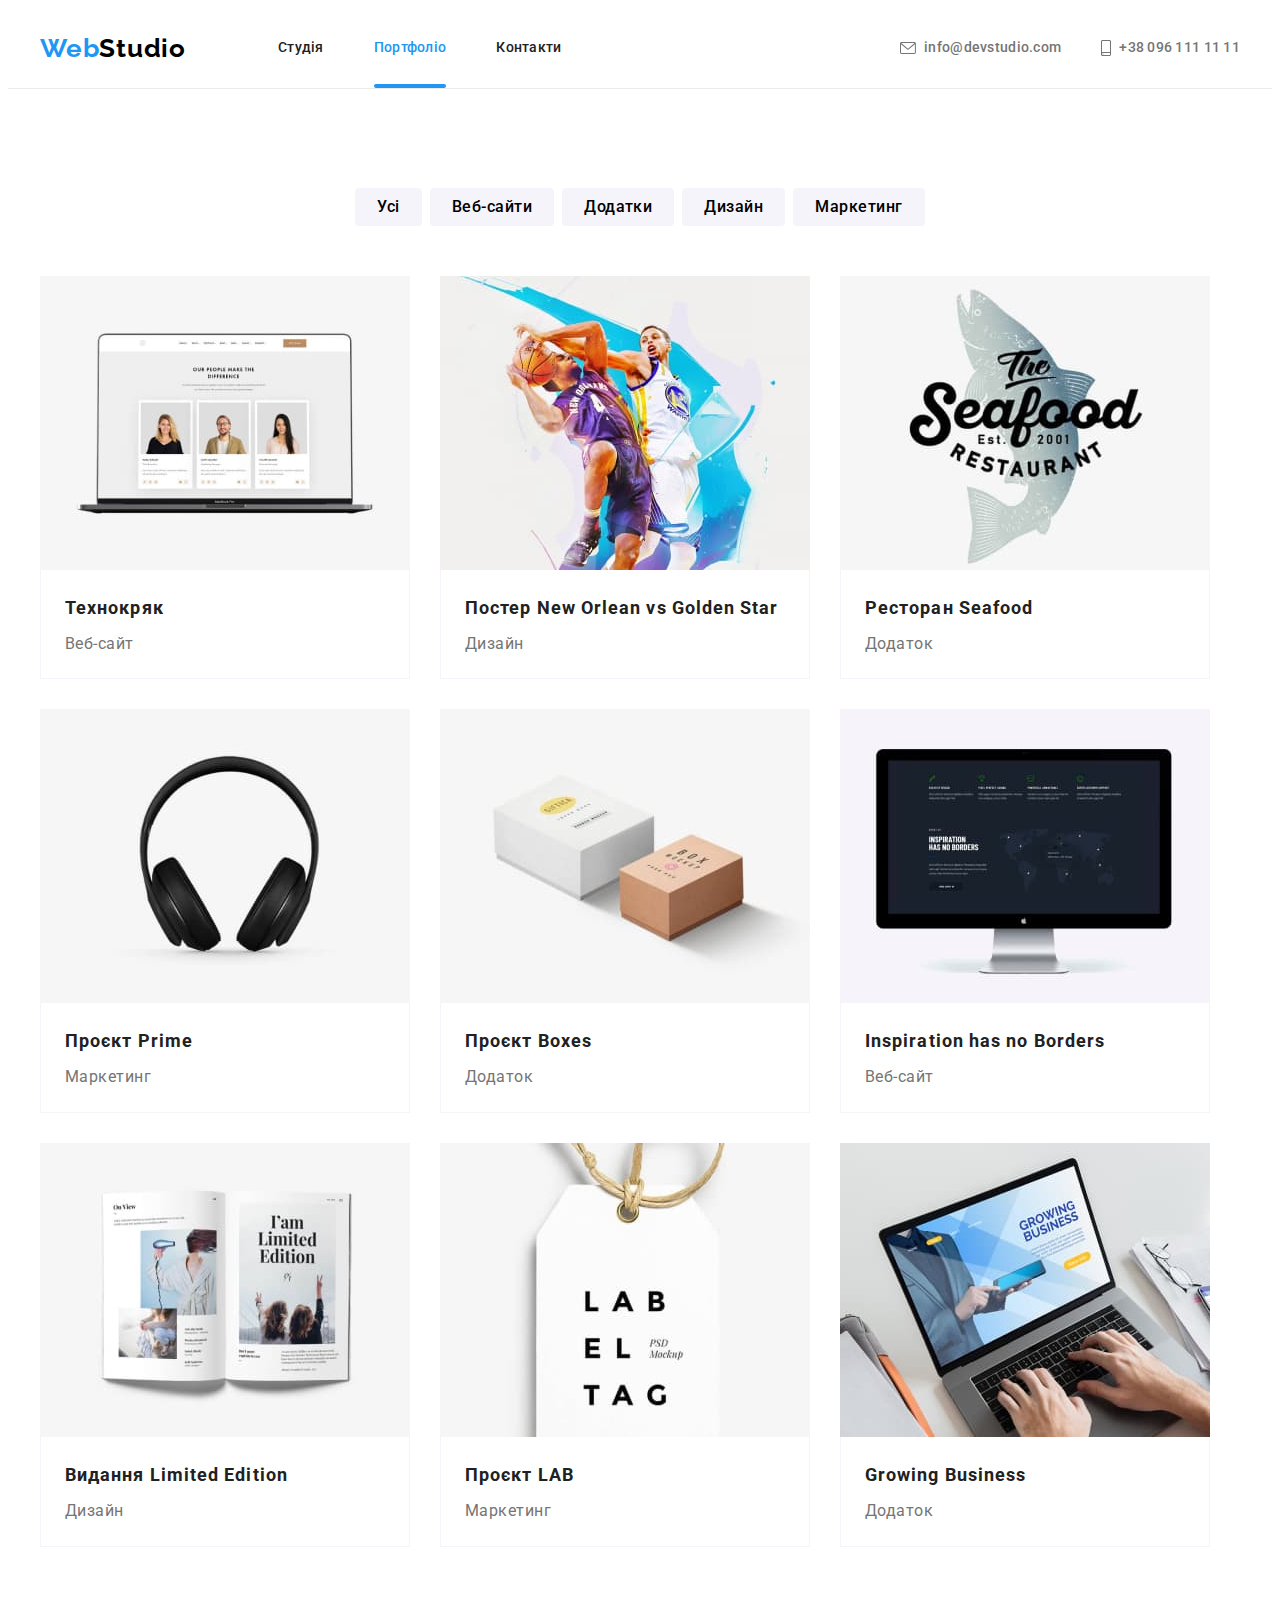
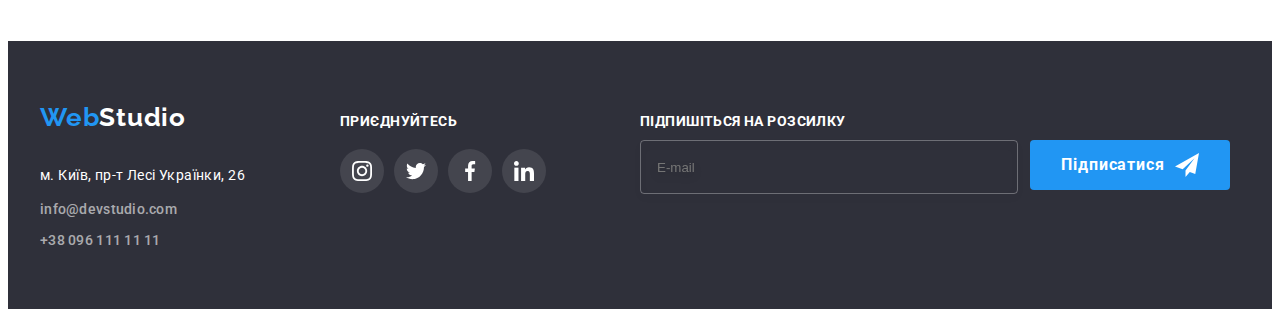
==== portfolio.html @ a625bf7d "Add files via upload" ====
<!DOCTYPE html>

<html lang="uk">
<head>
    <meta charset="UTF-8">
    <meta http-equiv="X-UA-Compatible" content="IE=edge">
    <meta name="viewport" content="width=device-width, initial-scale=1.0">
    <title>WebStudio</title>
    <link rel="stylesheet" href="https://cdnjs.cloudflare.com/ajax/libs/modern-normalize/1.1.0/modern-normalize.min.css" integrity="sha512-wpPYUAdjBVSE4KJnH1VR1HeZfpl1ub8YT/NKx4PuQ5NmX2tKuGu6U/JRp5y+Y8XG2tV+wKQpNHVUX03MfMFn9Q==" crossorigin="anonymous" referrerpolicy="no-referrer">
    <link rel="preconnect" href="https://fonts.googleapis.com">
<link rel="preconnect" href="https://fonts.gstatic.com" crossorigin>
<link href="https://fonts.googleapis.com/css2?family=Raleway:wght@700&family=Roboto:wght@400;500;700;900&display=swap" rel="stylesheet">

    <link rel="stylesheet" href="./css/styles.css">
</head>

<body>
    <header class="main-header">
        <div class="container header-container ">
        <nav class="navigation">
            <a class="logo"  href="./index.html" lang="en">
                <span>Web</span>Studio
            </a>
<ul class="list nav-list">
    <li class="items nav-list-items">
        <a class="menu-link link" href="./index.html">Студія</a>
    </li>
    <li class="items nav-list-items">
        <a class="portfolio link menu-link-header menu-link" href="./portfolio.html">Портфоліо</a>
    </li>
    <li class="items nav-list-items">
        <a class="menu-link link" href="">Контакти</a>
    </li>
</ul>
</nav>
<ul class="list header-feedback">
    <li class="nav-feedback">
 <a class=" link header-mail" href="mailto:info@devstudio.com">
     <svg class="header-images" width="16" height="12">
         <use href="./images/svg/social.svg#icon-envelope">
 
         </use>
     </svg>
     info@devstudio.com
     </a>
 </li>
 
     <li class="nav-feedback">
 <a class="link number" href="tel:+380961111111">
     <svg class="header-images" width="10" height="16">
         <use href="./images/svg/social.svg#icon-smartphone">
 
         </use>
     </svg>
     +38 096 111 11 11
 </a>
 
 </li>
 
 </ul>
     </div>

   </header>
 
   <main>
    <h2 class="invisible">Наші Проєкти</h2>

<section class="portfolio-background">

    <div class="container">
        
        <ul class="list portfolio-indent">
            <li class="buttons-indent">
                <button  class="button" type="button">Усі</button>
            </li>
            <li class="buttons-indent">
                <button class="button" type="button">Веб-сайти</button>
            </li>
            <li class="buttons-indent">
                <button class="button" type="button">Додатки</button>
            </li>
            <li class="buttons-indent">
                <button class="button" type="button">Дизайн</button>
            </li>
            <li class="buttons-indent">
                <button class="button" type="button">Маркетинг</button>
            </li>   
        </ul>
    




    <ul class="list employees">
        <li class="employees-card-portfolio">
            <a href="" class="link-portfolio">
            
            <img src="./images/projects/notebook.jpg" class="pictures potfolio-images" alt="notebook" width="370" height="294">
            <div class="border-color">
                <h2 class="portfolio-headers">Технокряк</h2>
                <p class="headers-veiw">Веб-сайт</p>
                </div>
            <div class="text-portfolio">
                <p class="text-portfolio-theme">Ресурс пропонує комплексні пропозиції з різним рівнем функціоналу та сервісів. Все це дозволить відвідувачу отримати вичерпні відомості про компанію чи приватну особу.</p>
            </div>
            </a>
        </li>
        <li class="employees-card-portfolio">
            <a href="" class="link-portfolio">
            
            <img src="./images/projects/basketball.jpg" class="pictures" alt="basketball" width="370" height="294">
           <div class="border-color">
            <h2 class="portfolio-headers">Постер New Orlean vs Golden Star</h2>
            <p class="headers-veiw">Дизайн</p>
            </div>
            <div class="text-portfolio">
                <p class="text-portfolio-theme">Ресурс пропонує комплексні пропозиції з різним рівнем функціоналу та сервісів. Все це дозволить відвідувачу отримати вичерпні відомості про компанію чи приватну особу.</p>
            </div>
            </a>
        </li>
        <li class="employees-card-portfolio">
            <a href="" class="link-portfolio">
            
            <img src="./images/projects/seafood.jpg" class="pictures" alt="restaurant" width="370" height="294">
            <div class="border-color">
            <h2 class="portfolio-headers">Ресторан Seafood</h2>
            <p class="headers-veiw">Додаток</p>
            </div>
            <div class="text-portfolio">
                <p class="text-portfolio-theme">Ресурс пропонує комплексні пропозиції з різним рівнем функціоналу та сервісів. Все це дозволить відвідувачу отримати вичерпні відомості про компанію чи приватну особу.</p>
            </div>
            </a>
        </li>
        <li class="employees-card-portfolio">
            <a href="" class="link-portfolio">
            
            <img src="./images/projects/headphones.jpg" class="pictures" alt="headphones" width="370" height="294">
            <div class="border-color">
            <h2 class="portfolio-headers">Проєкт Prime</h2>
            <p class="headers-veiw">Маркетинг</p>
            </div>
            <div class="text-portfolio">
                <p class="text-portfolio-theme">Ресурс пропонує комплексні пропозиції з різним рівнем функціоналу та сервісів. Все це дозволить відвідувачу отримати вичерпні відомості про компанію чи приватну особу.</p>
            </div>
            </a>
        </li>
        <li class="employees-card-portfolio">
            <a href="" class="link-portfolio">
            
            <img src="./images/projects/boxes.jpg" class="pictures" alt="boxes" width="370" height="294">
            <div class="border-color">
            <h2 class="portfolio-headers">Проєкт Boxes</h2>
            <p class="headers-veiw">Додаток</p>
            </div>
            <div class="text-portfolio">
                <p class="text-portfolio-theme">Ресурс пропонує комплексні пропозиції з різним рівнем функціоналу та сервісів. Все це дозволить відвідувачу отримати вичерпні відомості про компанію чи приватну особу.</p>
            </div>
            </a>
        </li>
        <li class="employees-card-portfolio">
            <a href="" class="link-portfolio">
            
            <img src="./images/projects/imac.jpg" class="pictures" alt="imac" width="370" height="294">
            <div class="border-color">
            <h2 class="portfolio-headers">Inspiration has no Borders</h2>
            <p class="headers-veiw">Веб-сайт</p>
            </div>
            <div class="text-portfolio">
                <p class="text-portfolio-theme">Ресурс пропонує комплексні пропозиції з різним рівнем функціоналу та сервісів. Все це дозволить відвідувачу отримати вичерпні відомості про компанію чи приватну особу.</p>
            </div>
            </a>
        </li>
        <li class="employees-card-portfolio">
            <a href="" class="link-portfolio">
            
            <img src="./images/projects/newspapper.jpg" class="pictures" alt="newspapper" width="370" height="294">
            <div class="border-color">
            <h2 class="portfolio-headers">Видання Limited Edition</h2>
            <p class="headers-veiw">Дизайн</p>
            </div>
            <div class="text-portfolio">
                <p class="text-portfolio-theme">Ресурс пропонує комплексні пропозиції з різним рівнем функціоналу та сервісів. Все це дозволить відвідувачу отримати вичерпні відомості про компанію чи приватну особу.</p>
            </div>
            </a>
        </li>
        <li class="employees-card-portfolio">
            <a href="" class="link-portfolio">
            
            <img src="./images/projects/labeltag.jpg" class="pictures" alt="labeltag" width="370" height="294">
            <div class="border-color">
            <h2 class="portfolio-headers">Проєкт LAB</h2>
            <p class="headers-veiw">Маркетинг</p>
            </div>
            <div class="text-portfolio">
                <p class="text-portfolio-theme">Ресурс пропонує комплексні пропозиції з різним рівнем функціоналу та сервісів. Все це дозволить відвідувачу отримати вичерпні відомості про компанію чи приватну особу.</p>
            </div>
            </a>
        </li>
        <li class="employees-card-portfolio">
            <a href="" class="link-portfolio">
            <img src="./images/projects/typing.jpg" class="pictures" alt="typing" width="370" height="294">
            <div class="border-color">
            <h2 class="portfolio-headers">Growing Business</h2>
            <p class="headers-veiw">Додаток</p>
            </div>
            <div class="text-portfolio">
                <p class="text-portfolio-theme">Ресурс пропонує комплексні пропозиції з різним рівнем функціоналу та сервісів. Все це дозволить відвідувачу отримати вичерпні відомості про компанію чи приватну особу.</p>
            </div>
            </a>
        </li>
    </ul>
</div>
</section>
</main>





<footer>
    <div class="container footer-position">
        <div class="footer-address-position">
    <a class="footer-logo logo"  href="./index.html" lang="en">
        <span>Web</span>Studio
    </a>
        <address>
        <ul class="list footer-finish">
            <li class="footer-address">
                <a class="link feedback-adress" href="https://goo.gl/maps/wqpZzDvNSCtZP2SS6" 
                target="_blank" 
                rel="noopener noreferrer">м. Київ, пр-т Лесі Українки, 26</a>
            </li>
            <li class="footer-address">
                <a class="link feedback" href="mailto:info@devstudio.com">info@devstudio.com</a>
            </li>
            <li class="footer-address">
                <a class="link feedback" href="tel:+380961111111">+38 096 111 11 11</a>
            </li>
        </ul>
    </address>
</div>
<div class="footer-margin">
<h2 class="team footer-team">приєднуйтесь</h2>
<ul class="list workers-social-footer">
    <li class="workers-link-items">
   <a href="" class="workers-link-footer">
       <svg class="workers-footer">
           <use href="./images/svg/social.svg#icon-instagram-2" width="20" height="20"></use>
       </svg>
   </a>
   </li>
   <li class="workers-link-items">
   <a href="" class="workers-link-footer">
       <svg class="workers-footer">
           <use href="./images/svg/social.svg#icon-twitter-1" width="20" height="20"></use>
       </svg>
   </a>
   </li>
   <li class="workers-link-items">
   <a href="" class="workers-link-footer">
       <svg class="workers-footer">
           <use href="./images/svg/social.svg#icon-facebook-1" width="20" height="20"></use>
       </svg>
   </a>
   </li>
   <li class="workers-link-items">
   <a href="" class="workers-link-footer">
       <svg class="workers-footer">
           <use href="./images/svg/social.svg#icon-linkedin-1" width="20" height="20"></use>
       </svg>
   </a>
   </li>
   </ul>   
</div>
<div>
    <h2 class="text feedback-footer-text">Підпишіться на розсилку</h2>
    <div class="ex-flex">
        <label class="contact-footer-message">
            <span>
        <input name="user_mail" type="email" class="contact-mail-footer" placeholder="E-mail">
    </span>
    </label>
        <button type="button" class="footer-btn">Підписатися
            <svg class="picture-button">
             <use href="./images/svg/social.svg#telegramm" width="24" height="24"></use>
            </svg>
        </button>
        </div>
    </div>
</div>

</footer>

</body>
</html>
---- css/styles.css ----
/*=================PRIMARY=================*/

:root{
    --accent-color: #2196F3;
    --primary-text-color: #212121;
    --text-color: #FFFFFF;
    --feedback-color: #757575;
    --background-button-color: #188CE8;
    --background-buttons-color: #F5F4FA;
    --background-color: #2F303A ;
    --logo-color: #000000;
    --portfolio-background-color: #F5F5F5;
    --portfolio-header-color: #ECECEC;
    --social-color:  #AFB1B8;
    --contact-color: #212121;
}

/*=================CMON=================*/
.visual-hidden{
    position: absolute;
    width: 1px;
    height: 1px;
    margin: -1px;
    margin-top: 10px;
    margin-left: 8px;
    border: 0;
    padding: 0;
    white-space: nowrap;
    clip-path: inset(100%);
    clip: rect(0 0 0 0);
    overflow: hidden;
}
.text{
    font-family: 'Roboto';
font-style: normal;
font-weight: 700;
font-size: 14px;
line-height: 16px;
text-align: center;
letter-spacing: 0.03em;
text-transform: uppercase;
color: var(--text-color);
}
.link{
    text-decoration: none;
    font-family: 'Roboto', sans-serif;
font-style: normal;
font-weight: 500;
font-size: 14px;
line-height: 1.14;
letter-spacing: 0.02em;
color: var(--primary-text-color);
letter-spacing: 0.02em;
transition: color 250ms cubic-bezier(0.4, 0, 0.2, 1);
}
.link:hover,
.link:focus{

    color: var(--accent-color);
}
.container{
    width: 1200px;
    margin-left: auto;
    margin-right: auto;
    padding-left: 15px;
    padding-right: 15px;
}

.list{
    list-style: none;
    padding-left: 0px;
    margin-bottom: 0px;
}
body {
    color: var(--primary-text-color);
    font-family: 'Roboto', sans-serif;
}
.feedback-adress{
    color: var(--text-color);
    font-style: normal;
    font-weight: 400;
    font-size: 14px;
    line-height: 24px;
    letter-spacing: 0.03em;
}
/*=================/CMON=================*/



/*=================HEADER=================*/
.number{
    color: var(--feedback-color);
    padding-top: 32px;
    padding-bottom: 32px;
    display: flex;
    align-items: center;
}
.header-mail{
    color: var(--feedback-color);
    padding-top: 32px;
    padding-bottom: 32px;
    display: flex;
    align-items: center;
}

.studio{
    color: var(--accent-color);
    display: block;
    padding-bottom: 32px;
padding-top: 32px;

}
.logo{
    margin-right: 92px;
    text-decoration: none;
    font-family: 'Raleway',sans-serif;

font-style: normal;
font-weight: 700;
font-size: 26px;
line-height: 1.19;
color: var(--logo-color);
letter-spacing: 0.03em;
}
span{
    color: var(--accent-color);
}
.feedback{
    color: rgba(255, 255, 255, 0.6);
}
.header-container{
    display: flex;
    align-items: center;
}
.navigation{
    display: flex;
    align-items: center;
}
.nav-list{
  display: flex;
  align-items: center; 
  margin-top: 0; 
}
.header-feedback{
    display: flex;
    align-items: center;
    margin-left: auto;
    margin-top: 0;
}
.nav-list-items:not(:last-child){
    margin-right: 50px;
}
.nav-feedback:not(:last-child){
    margin-right: 40px;
}
.header-images{
    fill:currentColor;
    margin-right: 8px;
    
}
.menu-link-header{
    position: relative;
}
.menu-link-header::after{
    content: '';
    position: absolute;
    left: 0;
    bottom: 0;
    background: #2196F3;
    border-radius: 2px;
    display: block;
    width: 100%;
    height: 4px;
}
/*=================/HEADER=================*/


/*=================TEXT=================*/
.employees{
    display: flex;
    flex-wrap: wrap;
    margin-top: -30px;
    margin-left: -30px;
}
.employees-card{
    box-shadow: 0px 1px 3px rgba(0, 0, 0, 0.12),
     0px 1px 1px rgba(0, 0, 0, 0.14),
     0px 2px 1px rgba(0, 0, 0, 0.2);
     border-radius: 0px 0px 4px 4px;
     margin-top: 30px;
     margin-left: 30px;
     background-color: var(--text-color);
}
.main-section{
    justify-content:center;
    
}
.main-section-color{
    width: 1600px;
    height: 600px;
    margin-left: auto;
    margin-right: auto;
    background-image: linear-gradient(
        rgba(47, 48, 58, 0.4),
    rgba(47, 48, 58, 0.4)
    ), 
    url("../images/background/Img.png");
    background-size: cover;
    background-color: var(--background-color);
    padding-top: 200px;
    padding-bottom: 200px;
}
.main-text{
    text-align: center;
    max-width: 696px;
font-style: normal;
font-weight: 900;
font-size: 44px;
line-height: 1.36;
text-align: center;
letter-spacing: 0.06em;
text-transform: uppercase;
color: var(--text-color);
margin-bottom: 30px;
margin-top: 0;
margin-left: auto;
margin-right: auto;
}
.invisible{
    position: absolute;
    white-space: nowrap;
    width: 1px;
    height: 1px;
    overflow: hidden;
    border: 0;
    padding: 0;
    clip: rect(0 0 0 0);
    clip-path: inset(50%);
    margin: -1px;
}
.main-button{
    padding: 10px 24px;
    width: 216px;
    height: 50px;
    margin: 0 auto;
  display: block;
    
font-style: normal;
font-weight: 700;
font-size: 16px;
line-height: 1.8;
align-items: center;
text-align: center;
letter-spacing: 0.06em;
border-radius: 4px;
border: none;
    color: var(--text-color);
    background: var(--accent-color);
    transition:color 250ms cubic-bezier(0.4, 0, 0.2, 1);
}
.main-button:hover,
.main-button:focus{
    background-color: var(--background-button-color);
    cursor: pointer;
}
.main-button:active{
    background-color: var(--accent-color)
}
.saptitel{
    

font-style: normal;
font-weight: 700;
font-size: 14px;
line-height: 1.14;
letter-spacing: 0.03em;
text-transform: uppercase;
color: var(--primary-text-color);
max-width: 270px;
margin-top: 0;
margin-bottom: 10px;
}
.sabtitel{
    
font-style: normal;
font-weight: 400;
font-size: 14px;
line-height: 1.7;
letter-spacing: 0.03em;
color: var(--feedback-color);
max-width: 270px;
margin-top: 0;
margin-bottom: 0;
}
.main-sabtitle{
    display: flex;
    margin-top: 0;
}
.employees-subtitle:not(:last-child){
    margin-right: 30px;
}
.our-team{
    padding-top: 94px;
    padding-bottom: 94px;
    background-color: var(--background-buttons-color);
}
.team{
    

font-style: normal;
font-weight: 700;
font-size: 36px;
line-height: 1.16;
text-align: center;
letter-spacing: 0.03em;
margin-top: 0;
margin-bottom: 50px;
}
.names{
font-style: normal;
font-weight: 500;
font-size: 16px;
line-height: 19px;
text-align: center;
letter-spacing: 0.03em;
margin-top: 0;
margin-bottom: 10px;
}
.names-jobs-style{
    padding-top: 30px;
    padding-bottom: 30px;
    padding-left: 32px;
    padding-right: 32px;
}
.jobs{
    
color: var(--feedback-color);
font-style: normal;
font-weight: 400;
font-size: 16px;
line-height: 1.18;
text-align: center;
letter-spacing: 0.03em;
margin-top: 0;
margin-bottom: 16px;
}
.footer-logo{
    color: var(--text-color);
    margin-bottom: 28px;
}
footer{
    background-color: var(--background-color);
    padding-top: 60px;
    padding-bottom: 60px;
}
.work-images{
    display: flex;
    padding-left: 0;
    margin-top: 0;
}
.footer-address:not(:last-child){
    margin-bottom: 12px;
}
.footer-finish{
    margin-top: 0;
    margin-bottom: 0px;
}
.images{
    position: relative;
    display: block;
    justify-content: center;
    align-items:center ;
}
.our-job{
    display: flex;
    justify-content: center;
    align-items:center ;
    position:absolute;
    bottom: 0;
    width: 370px;
    height: 70px;
    background: rgba(47, 48, 58, 0.8);
}
.images:not(:last-child){
    margin-right: 30px;
}
.our-advantages{
    padding-bottom: 94px;
    padding-top: 94px;
}
.our-work{
    padding-bottom: 94px;
}
.pictures{
    display: block;
}
address{
margin-top: 30px;
}

.background-color{
    display: flex;
    background-color: var(--background-buttons-color);
    width: 270px;
    height: 120px;
    border-radius: 4px;
  align-items: center;
  justify-content: center;
  margin-bottom: 30px;  
}

.workers-link:focus .workers,
.workers-link:hover .workers{
    fill: var(--text-color);
}


.workers-link:focus,
.workers-link:hover{
    background-color: var(--accent-color);
}
.workers-link{
    display: flex;
    align-items: center;
    justify-content: center;
    width: 44px;
    height: 44px;
    border-radius: 50%;
    transition:background-color 250ms cubic-bezier(0.4, 0, 0.2, 1);
}
.workers{
    width: 20px;
    height: 20px;
    fill: var(--social-color);
    transition:fill 250ms cubic-bezier(0.4, 0, 0.2, 1);
}
.workers-social{
    display: flex;
    justify-content: space-between;
}
.workers-link-items:not(:last-child){
margin-right: 10px;
}
.company{
    padding-top: 94px; 
    padding-bottom: 94px;
    padding-left: 0;
    padding-right: 0;
}
.company-icon{
    width: 106px;
    height: 60px;
}
.company-link:hover,
.company-link:focus{
    fill: var(--accent-color);
    border-color: var(--accent-color);
}
.company-style{
    margin-top: 0;
    display: flex;
    justify-content: center;
}
.company-margin:not(:last-child){
margin-right: 30px;
}
.company-link{
    display: flex;
    width: 170px;
    height: 92px;
    justify-content: center;
    align-items: center;
    fill: var(--social-color);
    border-radius: 4px ;
    border-style: solid;
    border-width: 1px;
    border-color: var(--social-color);
    transition:fill 250ms cubic-bezier(0.4, 0, 0.2, 1), border-color 250ms cubic-bezier(0.4, 0, 0.2, 1);
}
.footer-position{
    display: flex;
    align-items: baseline;
}
.workers-social-footer{
    display: flex;
    justify-content: space-between;
    margin-top: 0;
}
.footer-team{
    color: var(--text-color);
    text-align: left;
    margin-bottom: 20px;
    font-family: 'Roboto';
font-style: normal;
font-weight: 700;
font-size: 14px;
line-height: 16px;
letter-spacing: 0.03em;
text-transform: uppercase;
}
.workers-link-footer{
    display: flex;
    align-items: center;
    justify-content: center;
    width: 44px;
    height: 44px;
    border-radius: 50%;
    background: rgba(255, 255, 255, 0.1);
    transition:background-color 250ms cubic-bezier(0.4, 0, 0.2, 1);
}
.workers-footer{
    width: 20px;
    height: 20px;
    fill: var(--text-color);
    transition:fill 250ms cubic-bezier(0.4, 0, 0.2, 1);
}
.workers-link-footer:focus,
.workers-link-footer:hover{
    background-color: var(--accent-color);
}
.footer-address-position{
    width: 230px;
    margin-right: 70px;
}
/*=================/TEXT=================*/


/*=================PORTFOLIO================*/

.portfolio{
    color: var(--accent-color);
}

.main-header{
    border-style: solid;
    border-width: 1px;
    border-top: none;
    border-left: none;
    border-right: none;
    margin-bottom: 0;
    border-color: var(--portfolio-header-color);
}
.menu-link{
display: block;
padding-bottom: 32px;
padding-top: 32px;
}
.buttons-indent:not(:last-child){
    margin-right: 8px;
}
.button{
    padding: 6px 22px;
    margin-top: 5px;
    font-family: 'Roboto';
    font-style: normal;
    font-weight: 500;
    font-size: 16px;
    line-height: 1.6;
    text-align: center;
    letter-spacing: 0.03em;
    border: none;
  background: var(--background-buttons-color);
  border-radius: 4px;
   transition:color 250ms cubic-bezier(0.4, 0, 0.2, 1),background-color 250ms cubic-bezier(0.4, 0, 0.2, 1),box-shadow 250ms cubic-bezier(0.4, 0, 0.2, 1);
}
.button:hover,
.button:focus{
    box-shadow: 0px 3px 1px rgba(0, 0, 0, 0.1), 
    0px 1px 2px rgba(0, 0, 0, 0.08), 
    0px 2px 2px rgba(0, 0, 0, 0.12);
    color: var(--text-color);
    background: var(--accent-color);
}
.portfolio-indent{
    margin-top: 0;
    margin-bottom: 50px;
    display: flex;
    justify-content: center;
}
.border-color{
    border-width: 1px;
  border-style: solid;
  border-color: var(--background-buttons-color);
  border-top: none;
  padding-left: 24px;
  padding-right: 24px;
  padding-top: 20px;
  padding-bottom: 20px;
  background-color: var(--text-color);
  position: relative;
  z-index: 2;
}     
.portfolio-headers{
    

font-style: normal;
font-weight: 700;
font-size: 18px;
line-height: 2;
letter-spacing: 0.06em;
margin-bottom: 4px;
margin-top: 0;
}
.headers-veiw{
    

font-style: normal;
font-weight: 400;
font-size: 16px;
line-height: 1.8;
letter-spacing: 0.03em;
color: var(--feedback-color);
margin-bottom: 0;
margin-top: 0;
}
.employees-card-portfolio{
    margin-top: 30px;
    margin-left: 30px;
} 
.link-portfolio:focus,
.link-portfolio:hover{
    box-shadow: 0px 1px 1px rgba(0, 0, 0, 0.12),
    0px 4px 4px rgba(0, 0, 0, 0.06),
     1px 4px 6px rgba(0, 0, 0, 0.16);
}
.portfolio-background{
    padding-top: 94px;
    padding-bottom: 94px;
}
.link-portfolio{
    display: block;
    text-decoration: none;
    color: var(--primary-text-color);
    position: relative;   
    overflow: hidden;
    transition:box-shadow 250ms cubic-bezier(0.4, 0, 0.2, 1);
}
.text-portfolio{
    align-items: center;
    justify-content: center;
    display: flex;
    width: 370px;
    height: 294px;
    background: rgba(33, 150, 243, 0.9);
    position: absolute;
    bottom: 0;
    top: 75%;
    z-index: 1;
    transition:top 250ms cubic-bezier(0.4, 0, 0.2, 1);
}
.link-portfolio:hover .text-portfolio,
.link-portfolio:focus .text-portfolio{
    top: 0;
}
.text-portfolio-theme{
    font-family: 'Roboto';
font-style: normal;
font-weight: 400;
font-size: 18px;
line-height: 28px;
letter-spacing: 0.03em;
padding: 64px 24px;
color: var(--text-color);
}
/*=================/PORTFOLIO================*/



/*=================CONTACT-FORM================*/

.contact-form{
padding: 40px;
}
.contact-form-field{
    display: block;
    margin-top: 10px;
    font-family: 'Roboto';
font-style: normal;
font-weight: 400;
font-size: 12px;
line-height: 14px;
letter-spacing: 0.01em;
color: var(--feedback-color);
}
.contact-form-input{
    width: 100%;
    height: 40px;
    border: 1px solid rgba(33, 33, 33, 0.2);
border-radius: 4px;
margin-top: 4px;
padding-left: 42px;
}
.contact-form-input:focus,
.contact-form-input:hover{
    outline: none;
border-color: var(--accent-color);
}
.contact-form-input:focus + .contact-form-images-pic{
    fill: var(--accent-color);   
}
.contact-form-input:hover + .contact-form-images-pic{
    fill: var(--accent-color);   
}

.contact-form-images-pic{
    display: block;
    width: 18px;
    height: 18px;
    position:absolute;
    top: 60%;
    left: 14px;
    transform: translateY(-50%);
    fill: var(--contact-color);
}
.contact-form-images{
    position: relative;
    display: block;
}
.contact-form-message{
    width: 100%;
    height: 120px;
    margin-top: 4px;
    padding: 10px 15px;
    resize: none;
    border: 1px solid rgba(33, 33, 33, 0.2);
    border-radius: 4px;
    margin-bottom: 20px;
}
.contact-form-message:focus{
    outline: none;
    border-color: var(--accent-color);
}
.contact-form-checkbox-label{
    display: flex;
    align-items: center;
    margin-bottom: 30px;
    font-family: 'Roboto';
font-style: normal;
font-weight: 400;
font-size: 14px;
line-height: 24px;
letter-spacing: 0.03em;
color: var(--feedback-color);
margin-left: 15px;
}



.contact-form-checkbox-label::before{
    display: inline-block;
    width: 16px;
    height: 15px;
    border: 2px solid;
    border-color: var(--contact-color);
    border-radius: 2px;
    cursor: pointer;
    content: '';
    margin-right: 8px;

}
.input-contact-form-checkbox:checked + .contact-form-checkbox-label::before{
    border: 0;
    background-repeat: no-repeat;
    background-image: url(../images/check-box/accept.svg);
    background-position: center;
    background-color: var(--accent-color);
    
}
.input-contact-form-checkbox:hover,
.input-contact-form-checkbox:focus + .contact-form-checkbox-label::before{
    border-color: var(--accent-color);
}
.contact-link{
    color: var(--accent-color);
}
.contact-form-btn{
    padding: 10px 24px;
    width: 200px;
    height: 50px;
    margin: 0 auto;
  display: block;
    
font-style: normal;
font-weight: 700;
font-size: 16px;
line-height: 1.8;
align-items: center;
text-align: center;
letter-spacing: 0.06em;
border-radius: 4px;
border: none;
box-shadow: 0px 4px 4px rgba(0, 0, 0, 0.15);
    color: var(--text-color);
    background: var(--accent-color);
    transition:color 250ms cubic-bezier(0.4, 0, 0.2, 1);
}
.contact-form-btn:hover,
.contact-form-btn:focus{
    background-color: var(--background-button-color);
    cursor: pointer;
}
.contact-mail-footer{
    width: 358px;
    height: 50px;
    border: 1px solid rgba(255, 255, 255, 0.3);
filter: drop-shadow(0px 4px 4px rgba(0, 0, 0, 0.15));
border-radius: 4px;
padding-left: 16px;
    margin-right: 12px;
    margin-top: 0;
    background: transparent;
    color:var(--text-color);
}
/*=================CONTACT-FORM================*/



/*=================FINISH================*/
.backdrop.is-hidden{
    opacity: 0;
    visibility: hidden;
    pointer-events: none;
}
.backdrop{
position: fixed;
top: 0;
left: 0;
width: 100vw;
height: 100vh;
background-color:rgba(0, 0, 0, 0.2);
transition:250ms cubic-bezier(0.4, 0, 0.2, 1);
}
.backdrop.is-hidden .modal-window{
    top: 50%;
    left: 50%;
    transform: translate(-50%,-50%) scale(0.5);

}
.modal-window{
    position: absolute;
    top: 50%;
    left: 50%;
    transform: translate(-50%,-50%);
    width: 528px;
    height: 580px;
    background-color: var(--text-color);
    box-shadow: 0px 1px 3px rgba(0, 0, 0, 0.12),
     0px 1px 1px rgba(0, 0, 0, 0.14),
      0px 2px 1px rgba(0, 0, 0, 0.2);
     border-radius: 4px;
     transition: 250ms cubic-bezier(0.4, 0, 0.2, 1);

}
.close-button:hover{
    fill: var(--accent-color); 
}

.footer-btn:hover,
.footer-btn:focus{
    background: var(--background-button-color);
    box-shadow: 0px 4px 4px rgba(0, 0, 0, 0.15);
}
.footer-btn{
    font-family: 'Roboto';
font-style: normal;
font-weight: 700;
font-size: 16px;
line-height: 30px;
letter-spacing: 0.06em;
display: flex;
align-items: center;
justify-content: center;
width: 200px;
height: 50px;
background: #2196F3;
border-radius: 4px;
border: 0;
padding: 0;
color: var(--text-color);
cursor: pointer;
}
.close-button{
    position: absolute;
    top: 8px;
    right: 8px;
    width: 30px;
    height: 30px;
    border-radius: 50%;
    border: 1px solid rgba(0, 0, 0, 0.1);
    background-color: var(--text-color);
    padding: 0;
    display: flex;
    justify-content: center;
    align-items: center;
    cursor: pointer;
    transition: 250ms cubic-bezier(0.4, 0, 0.2, 1);
}
.modal-window-text{
    font-family: 'Roboto';
font-style: normal;
font-weight: 700;
font-size: 20px;
line-height: 23px;
text-align: center;
letter-spacing: 0.03em;
margin-top: 0;
margin-bottom: 12px;
    
}
.footer-margin{
    margin-right: 94px;
}
.feedback-footer-text{
    text-align: left;
}
.picture-button{
    width: 24px;
    height: 24px;
    margin-left: 10px;
    fill:var(--text-color);
}
.contact-footer-message{
    display: flex;
}
.ex-flex{
    display: flex;
}
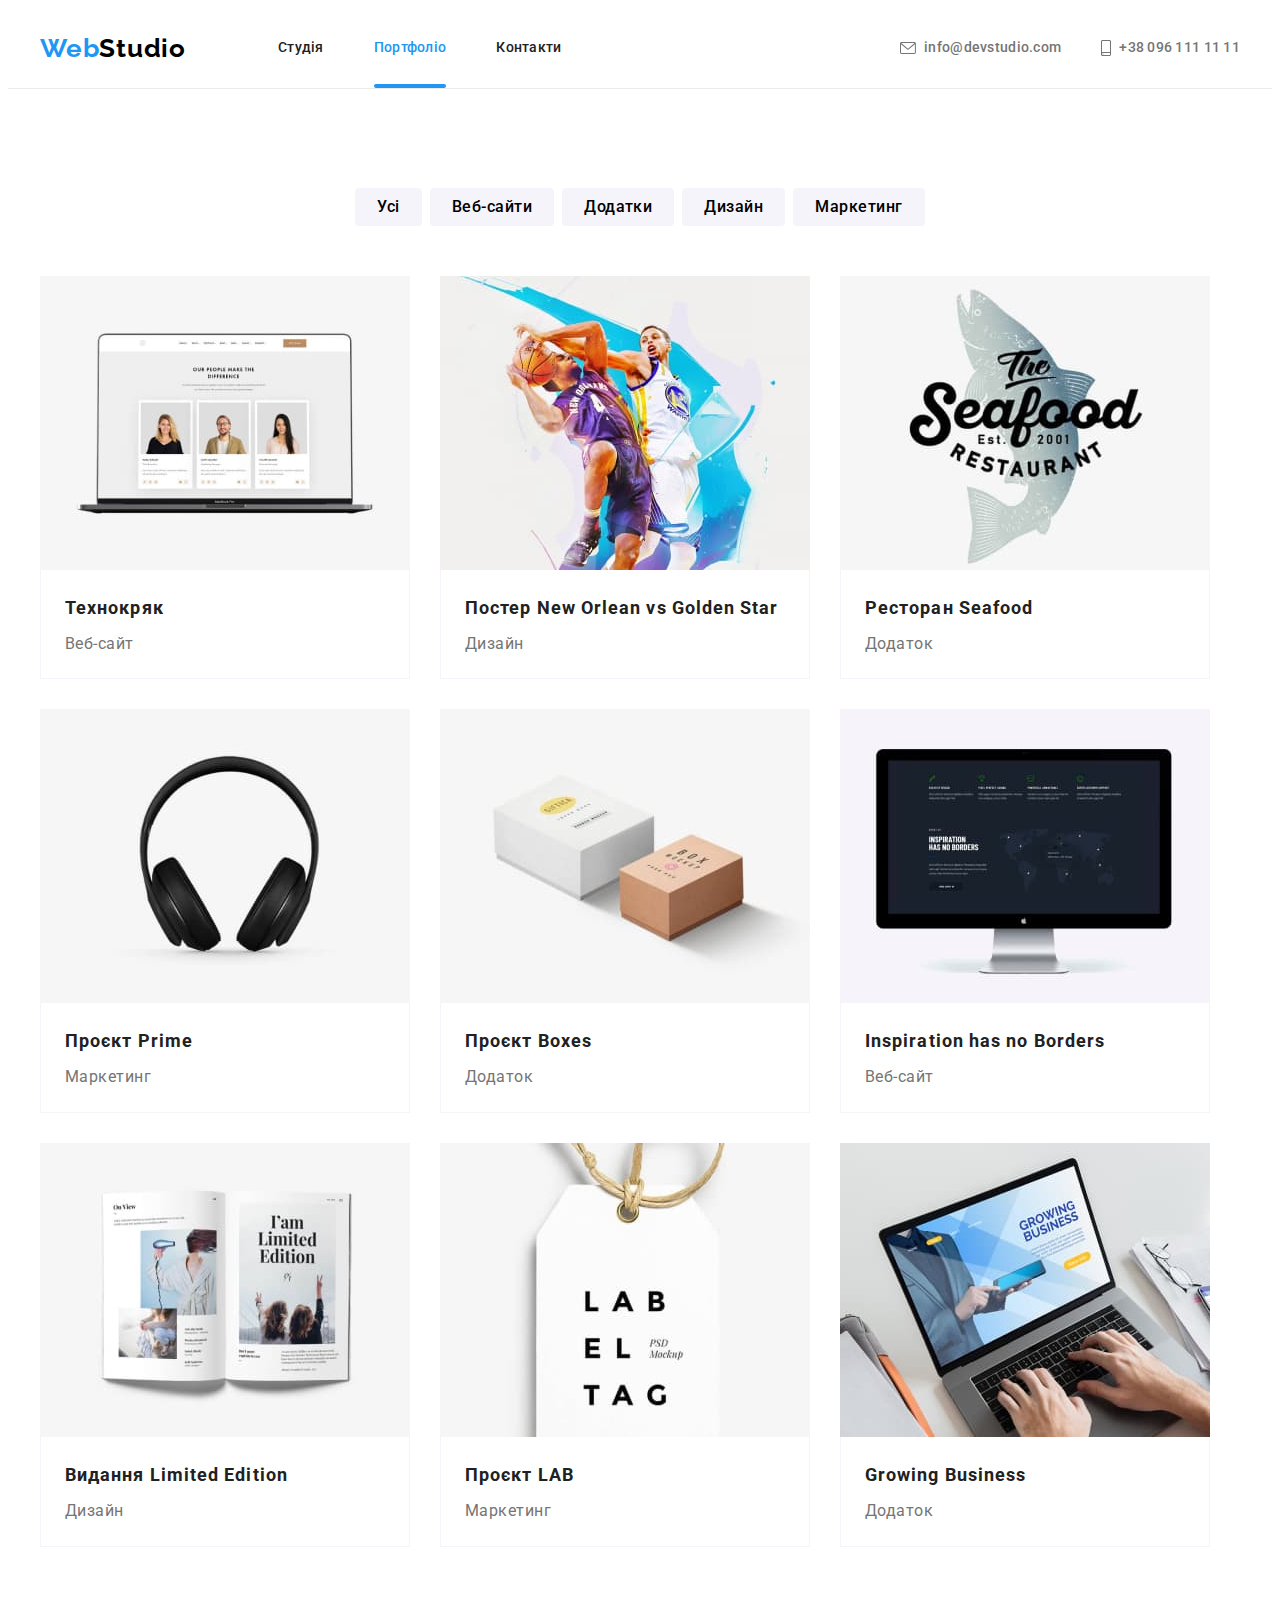
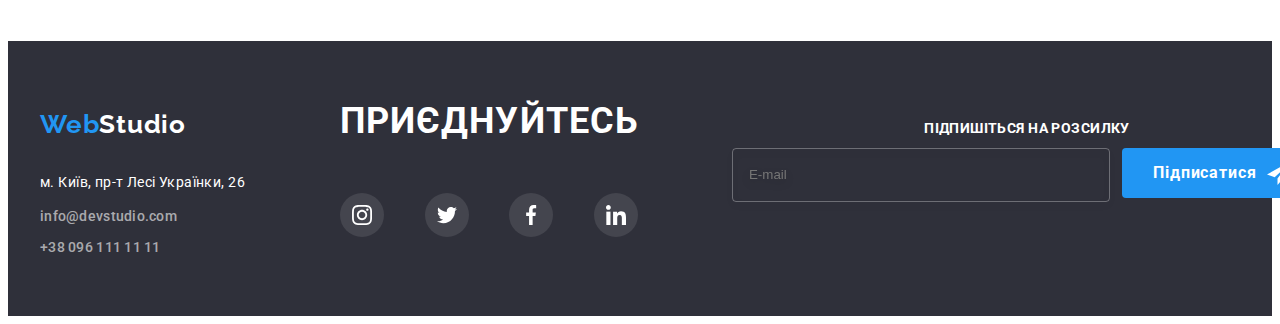
==== commit eed5e9ac: "new" ====
--- a/portfolio.html
+++ b/portfolio.html
@@ -12,6 +12,7 @@
 <link href="https://fonts.googleapis.com/css2?family=Raleway:wght@700&family=Roboto:wght@400;500;700;900&display=swap" rel="stylesheet">
 
     <link rel="stylesheet" href="./css/styles.css">
+    <link rel="stylesheet" href="./css/main.min.css">
 </head>
 
 <body>
--- a/css/styles.css
+++ b/css/styles.css
@@ -1,179 +1,3 @@
-/*=================PRIMARY=================*/
-
-:root{
-    --accent-color: #2196F3;
-    --primary-text-color: #212121;
-    --text-color: #FFFFFF;
-    --feedback-color: #757575;
-    --background-button-color: #188CE8;
-    --background-buttons-color: #F5F4FA;
-    --background-color: #2F303A ;
-    --logo-color: #000000;
-    --portfolio-background-color: #F5F5F5;
-    --portfolio-header-color: #ECECEC;
-    --social-color:  #AFB1B8;
-    --contact-color: #212121;
-}
-
-/*=================CMON=================*/
-.visual-hidden{
-    position: absolute;
-    width: 1px;
-    height: 1px;
-    margin: -1px;
-    margin-top: 10px;
-    margin-left: 8px;
-    border: 0;
-    padding: 0;
-    white-space: nowrap;
-    clip-path: inset(100%);
-    clip: rect(0 0 0 0);
-    overflow: hidden;
-}
-.text{
-    font-family: 'Roboto';
-font-style: normal;
-font-weight: 700;
-font-size: 14px;
-line-height: 16px;
-text-align: center;
-letter-spacing: 0.03em;
-text-transform: uppercase;
-color: var(--text-color);
-}
-.link{
-    text-decoration: none;
-    font-family: 'Roboto', sans-serif;
-font-style: normal;
-font-weight: 500;
-font-size: 14px;
-line-height: 1.14;
-letter-spacing: 0.02em;
-color: var(--primary-text-color);
-letter-spacing: 0.02em;
-transition: color 250ms cubic-bezier(0.4, 0, 0.2, 1);
-}
-.link:hover,
-.link:focus{
-
-    color: var(--accent-color);
-}
-.container{
-    width: 1200px;
-    margin-left: auto;
-    margin-right: auto;
-    padding-left: 15px;
-    padding-right: 15px;
-}
-
-.list{
-    list-style: none;
-    padding-left: 0px;
-    margin-bottom: 0px;
-}
-body {
-    color: var(--primary-text-color);
-    font-family: 'Roboto', sans-serif;
-}
-.feedback-adress{
-    color: var(--text-color);
-    font-style: normal;
-    font-weight: 400;
-    font-size: 14px;
-    line-height: 24px;
-    letter-spacing: 0.03em;
-}
-/*=================/CMON=================*/
-
-
-
-/*=================HEADER=================*/
-.number{
-    color: var(--feedback-color);
-    padding-top: 32px;
-    padding-bottom: 32px;
-    display: flex;
-    align-items: center;
-}
-.header-mail{
-    color: var(--feedback-color);
-    padding-top: 32px;
-    padding-bottom: 32px;
-    display: flex;
-    align-items: center;
-}
-
-.studio{
-    color: var(--accent-color);
-    display: block;
-    padding-bottom: 32px;
-padding-top: 32px;
-
-}
-.logo{
-    margin-right: 92px;
-    text-decoration: none;
-    font-family: 'Raleway',sans-serif;
-
-font-style: normal;
-font-weight: 700;
-font-size: 26px;
-line-height: 1.19;
-color: var(--logo-color);
-letter-spacing: 0.03em;
-}
-span{
-    color: var(--accent-color);
-}
-.feedback{
-    color: rgba(255, 255, 255, 0.6);
-}
-.header-container{
-    display: flex;
-    align-items: center;
-}
-.navigation{
-    display: flex;
-    align-items: center;
-}
-.nav-list{
-  display: flex;
-  align-items: center; 
-  margin-top: 0; 
-}
-.header-feedback{
-    display: flex;
-    align-items: center;
-    margin-left: auto;
-    margin-top: 0;
-}
-.nav-list-items:not(:last-child){
-    margin-right: 50px;
-}
-.nav-feedback:not(:last-child){
-    margin-right: 40px;
-}
-.header-images{
-    fill:currentColor;
-    margin-right: 8px;
-    
-}
-.menu-link-header{
-    position: relative;
-}
-.menu-link-header::after{
-    content: '';
-    position: absolute;
-    left: 0;
-    bottom: 0;
-    background: #2196F3;
-    border-radius: 2px;
-    display: block;
-    width: 100%;
-    height: 4px;
-}
-/*=================/HEADER=================*/
-
 
 /*=================TEXT=================*/
 .employees{
@@ -305,8 +129,6 @@
     background-color: var(--background-buttons-color);
 }
 .team{
-    
-
 font-style: normal;
 font-weight: 700;
 font-size: 36px;
@@ -343,15 +165,6 @@
 letter-spacing: 0.03em;
 margin-top: 0;
 margin-bottom: 16px;
-}
-.footer-logo{
-    color: var(--text-color);
-    margin-bottom: 28px;
-}
-footer{
-    background-color: var(--background-color);
-    padding-top: 60px;
-    padding-bottom: 60px;
 }
 .work-images{
     display: flex;
@@ -527,56 +340,12 @@
 
 /*=================PORTFOLIO================*/
 
-.portfolio{
-    color: var(--accent-color);
-}
-
-.main-header{
-    border-style: solid;
-    border-width: 1px;
-    border-top: none;
-    border-left: none;
-    border-right: none;
-    margin-bottom: 0;
-    border-color: var(--portfolio-header-color);
-}
 .menu-link{
-display: block;
-padding-bottom: 32px;
-padding-top: 32px;
-}
-.buttons-indent:not(:last-child){
-    margin-right: 8px;
-}
-.button{
-    padding: 6px 22px;
-    margin-top: 5px;
-    font-family: 'Roboto';
-    font-style: normal;
-    font-weight: 500;
-    font-size: 16px;
-    line-height: 1.6;
-    text-align: center;
-    letter-spacing: 0.03em;
-    border: none;
-  background: var(--background-buttons-color);
-  border-radius: 4px;
-   transition:color 250ms cubic-bezier(0.4, 0, 0.2, 1),background-color 250ms cubic-bezier(0.4, 0, 0.2, 1),box-shadow 250ms cubic-bezier(0.4, 0, 0.2, 1);
-}
-.button:hover,
-.button:focus{
-    box-shadow: 0px 3px 1px rgba(0, 0, 0, 0.1), 
-    0px 1px 2px rgba(0, 0, 0, 0.08), 
-    0px 2px 2px rgba(0, 0, 0, 0.12);
-    color: var(--text-color);
-    background: var(--accent-color);
-}
-.portfolio-indent{
-    margin-top: 0;
-    margin-bottom: 50px;
-    display: flex;
-    justify-content: center;
-}
+    display: block;
+    padding-bottom: 32px;
+    padding-top: 32px;
+    }
+
 .border-color{
     border-width: 1px;
   border-style: solid;
--- a/css/main.min.css
+++ b/css/main.min.css
@@ -0,0 +1 @@
+:root{--accent-color: #2196F3;--primary-text-color: #212121;--text-color: #FFFFFF;--feedback-color: #757575;--background-button-color: #188CE8;--background-buttons-color: #F5F4FA;--background-color: #2F303A ;--logo-color: #000000;--portfolio-background-color: #F5F5F5;--portfolio-header-color: #ECECEC;--social-color: #AFB1B8;--contact-color: #212121}.text{font-family:"Roboto";font-style:normal;font-weight:700;font-size:14px;line-height:16px;text-align:center;letter-spacing:.03em;text-transform:uppercase;color:var(--text-color)}.link{text-decoration:none;font-family:"Roboto",sans-serif;font-style:normal;font-weight:500;font-size:14px;line-height:1.14;letter-spacing:.02em;color:var(--primary-text-color);letter-spacing:.02em;transition:color 250ms cubic-bezier(0.4, 0, 0.2, 1)}.link:hover,.link:focus{color:var(--accent-color)}.list{list-style:none;padding-left:0px;margin-bottom:0px}body{color:var(--primary-text-color);font-family:"Roboto",sans-serif}.feedback-adress{color:var(--text-color);font-style:normal;font-weight:400;font-size:14px;line-height:24px;letter-spacing:.03em}.container{width:1200px;margin-left:auto;margin-right:auto;padding-left:15px;padding-right:15px}.visual-hidden{position:absolute;width:1px;height:1px;margin:-1px;margin-top:10px;margin-left:8px;border:0;padding:0;white-space:nowrap;-webkit-clip-path:inset(100%);clip-path:inset(100%);clip:rect(0 0 0 0);overflow:hidden}.team{font-style:normal;font-weight:700;font-size:36px;line-height:1.16;text-align:center;letter-spacing:.03em;margin-top:0;margin-bottom:50px}.names{font-style:normal;font-weight:500;font-size:16px;line-height:19px;text-align:center;letter-spacing:.03em;margin-top:0;margin-bottom:10px}.number{color:var(--feedback-color);padding-top:32px;padding-bottom:32px;display:flex;align-items:center}.header-mail{color:var(--feedback-color);padding-top:32px;padding-bottom:32px;display:flex;align-items:center}.studio{color:var(--accent-color);display:block;padding-bottom:32px;padding-top:32px}.logo{margin-right:92px;text-decoration:none;font-family:"Raleway",sans-serif;font-style:normal;font-weight:700;font-size:26px;line-height:1.19;color:var(--logo-color);letter-spacing:.03em}span{color:var(--accent-color)}.feedback{color:rgba(255,255,255,.6)}.header-container{display:flex;align-items:center}.navigation{display:flex;align-items:center}.nav-list{display:flex;align-items:center;margin-top:0}.header-feedback{display:flex;align-items:center;margin-left:auto;margin-top:0}.nav-list-items:not(:last-child){margin-right:50px}.nav-feedback:not(:last-child){margin-right:40px}.header-images{fill:currentColor;margin-right:8px}.menu-link-header{position:relative}.menu-link-header::after{content:"";position:absolute;left:0;bottom:0;background:#2196f3;border-radius:2px;display:block;width:100%;height:4px}.footer-logo{color:var(--text-color);margin-bottom:28px}footer{background-color:var(--background-color);padding-top:60px;padding-bottom:60px}.portfolio{color:var(--accent-color)}.main-header{border-style:solid;border-width:1px;border-top:none;border-left:none;border-right:none;margin-bottom:0;border-color:var(--portfolio-header-color)}.portfolio-indent{margin-top:0;margin-bottom:50px;display:flex;justify-content:center}.buttons-indent:not(:last-child){margin-right:8px}.button{padding:6px 22px;margin-top:5px;font-family:"Roboto";font-style:normal;font-weight:500;font-size:16px;line-height:1.6;text-align:center;letter-spacing:.03em;border:none;background:var(--background-buttons-color);border-radius:4px;transition:color 250ms cubic-bezier(0.4, 0, 0.2, 1),background-color 250ms cubic-bezier(0.4, 0, 0.2, 1),box-shadow 250ms cubic-bezier(0.4, 0, 0.2, 1)}.button:hover,.button:focus{box-shadow:0px 3px 1px rgba(0,0,0,.1),0px 1px 2px rgba(0,0,0,.08),0px 2px 2px rgba(0,0,0,.12);color:var(--text-color);background:var(--accent-color)}/*# sourceMappingURL=main.min.css.map */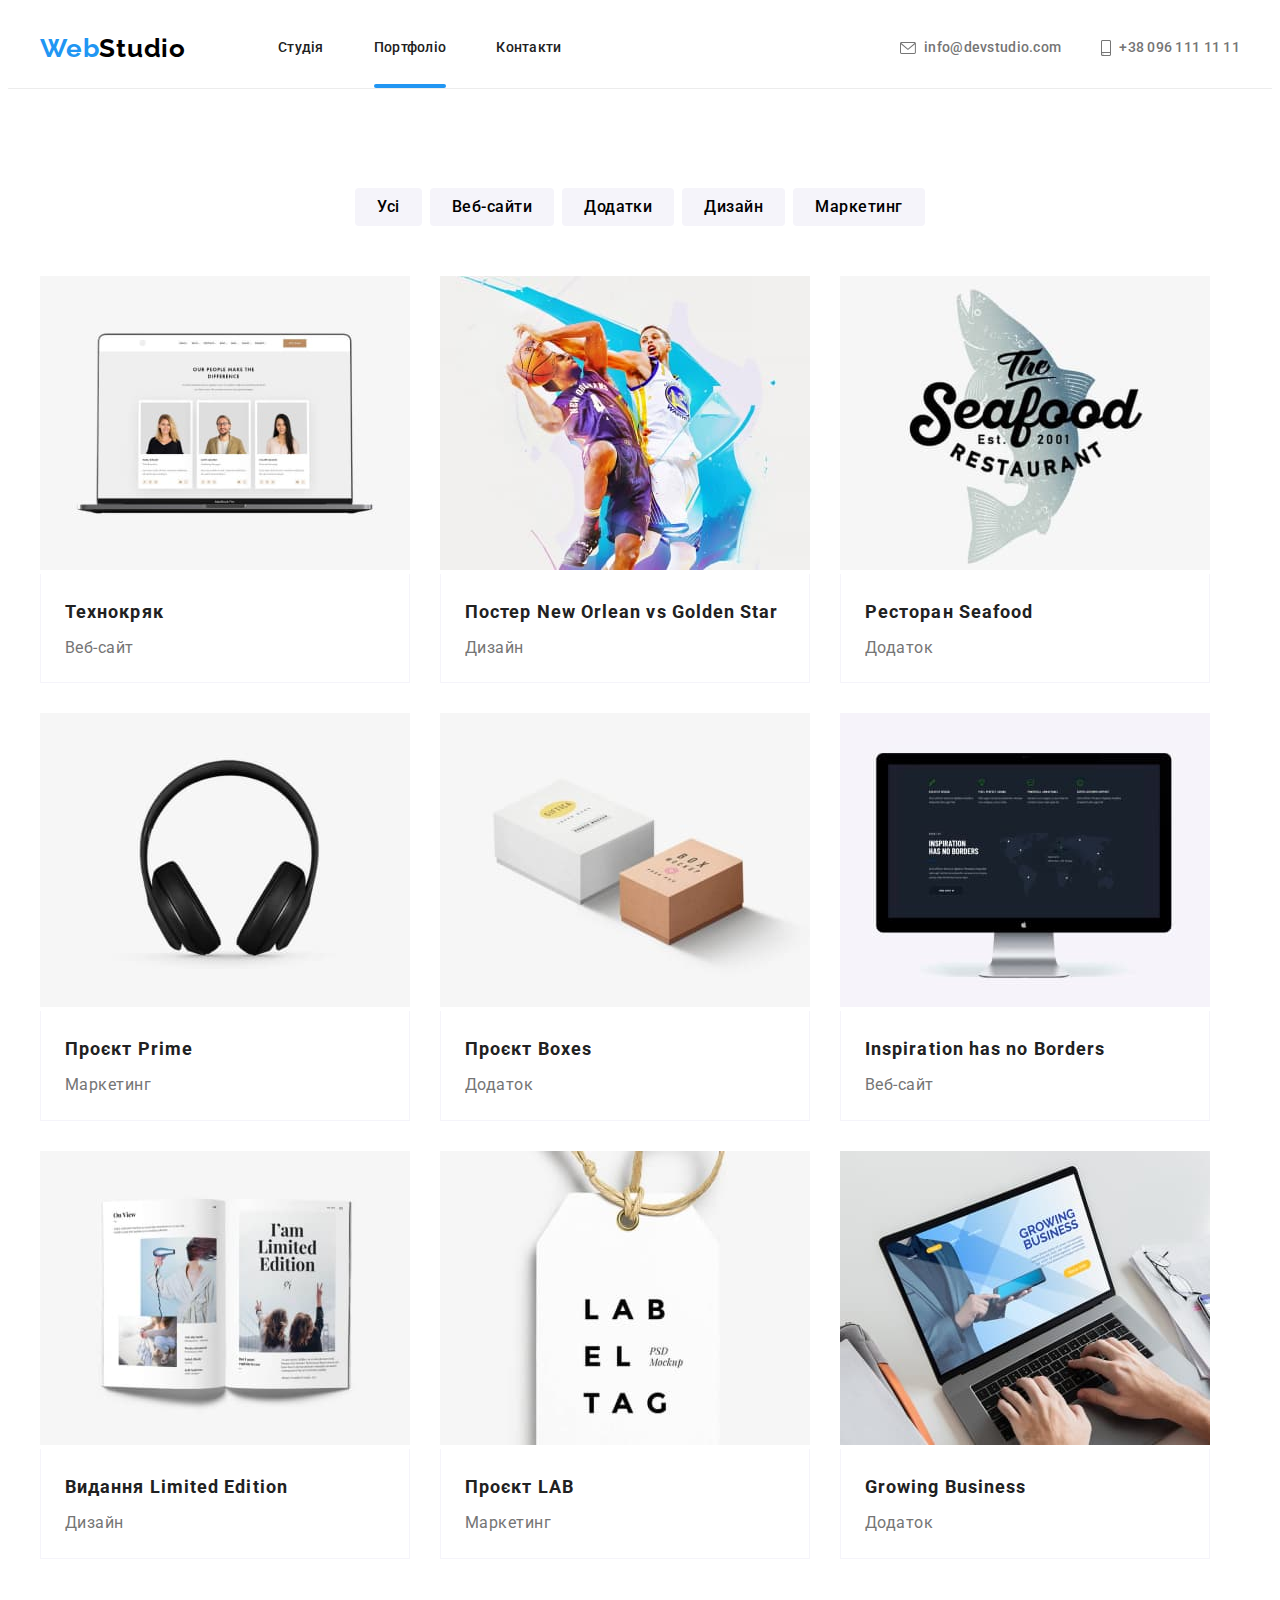
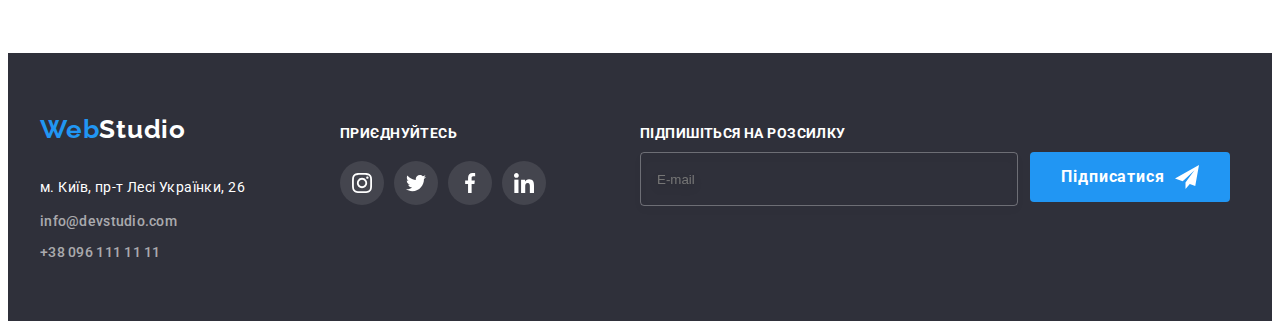
==== commit b7bceefe: "new" ====
--- a/portfolio.html
+++ b/portfolio.html
@@ -241,7 +241,7 @@
     </address>
 </div>
 <div class="footer-margin">
-<h2 class="team footer-team">приєднуйтесь</h2>
+<h2 class="footer-team">приєднуйтесь</h2>
 <ul class="list workers-social-footer">
     <li class="workers-link-items">
    <a href="" class="workers-link-footer">
@@ -275,18 +275,16 @@
 </div>
 <div>
     <h2 class="text feedback-footer-text">Підпишіться на розсилку</h2>
-    <div class="ex-flex">
-        <label class="contact-footer-message">
+            <form class="form-flex"> 
             <span>
         <input name="user_mail" type="email" class="contact-mail-footer" placeholder="E-mail">
     </span>
-    </label>
         <button type="button" class="footer-btn">Підписатися
             <svg class="picture-button">
              <use href="./images/svg/social.svg#telegramm" width="24" height="24"></use>
             </svg>
         </button>
-        </div>
+    </form>
     </div>
 </div>
 
--- a/css/styles.css
+++ b/css/styles.css
@@ -1,696 +1,21 @@
 
 /*=================TEXT=================*/
-.employees{
-    display: flex;
-    flex-wrap: wrap;
-    margin-top: -30px;
-    margin-left: -30px;
-}
-.employees-card{
-    box-shadow: 0px 1px 3px rgba(0, 0, 0, 0.12),
-     0px 1px 1px rgba(0, 0, 0, 0.14),
-     0px 2px 1px rgba(0, 0, 0, 0.2);
-     border-radius: 0px 0px 4px 4px;
-     margin-top: 30px;
-     margin-left: 30px;
-     background-color: var(--text-color);
-}
-.main-section{
-    justify-content:center;
-    
-}
-.main-section-color{
-    width: 1600px;
-    height: 600px;
-    margin-left: auto;
-    margin-right: auto;
-    background-image: linear-gradient(
-        rgba(47, 48, 58, 0.4),
-    rgba(47, 48, 58, 0.4)
-    ), 
-    url("../images/background/Img.png");
-    background-size: cover;
-    background-color: var(--background-color);
-    padding-top: 200px;
-    padding-bottom: 200px;
-}
-.main-text{
-    text-align: center;
-    max-width: 696px;
-font-style: normal;
-font-weight: 900;
-font-size: 44px;
-line-height: 1.36;
-text-align: center;
-letter-spacing: 0.06em;
-text-transform: uppercase;
-color: var(--text-color);
-margin-bottom: 30px;
-margin-top: 0;
-margin-left: auto;
-margin-right: auto;
-}
-.invisible{
-    position: absolute;
-    white-space: nowrap;
-    width: 1px;
-    height: 1px;
-    overflow: hidden;
-    border: 0;
-    padding: 0;
-    clip: rect(0 0 0 0);
-    clip-path: inset(50%);
-    margin: -1px;
-}
-.main-button{
-    padding: 10px 24px;
-    width: 216px;
-    height: 50px;
-    margin: 0 auto;
-  display: block;
-    
-font-style: normal;
-font-weight: 700;
-font-size: 16px;
-line-height: 1.8;
-align-items: center;
-text-align: center;
-letter-spacing: 0.06em;
-border-radius: 4px;
-border: none;
-    color: var(--text-color);
-    background: var(--accent-color);
-    transition:color 250ms cubic-bezier(0.4, 0, 0.2, 1);
-}
-.main-button:hover,
-.main-button:focus{
-    background-color: var(--background-button-color);
-    cursor: pointer;
-}
-.main-button:active{
-    background-color: var(--accent-color)
-}
-.saptitel{
-    
 
-font-style: normal;
-font-weight: 700;
-font-size: 14px;
-line-height: 1.14;
-letter-spacing: 0.03em;
-text-transform: uppercase;
-color: var(--primary-text-color);
-max-width: 270px;
-margin-top: 0;
-margin-bottom: 10px;
-}
-.sabtitel{
-    
-font-style: normal;
-font-weight: 400;
-font-size: 14px;
-line-height: 1.7;
-letter-spacing: 0.03em;
-color: var(--feedback-color);
-max-width: 270px;
-margin-top: 0;
-margin-bottom: 0;
-}
-.main-sabtitle{
-    display: flex;
-    margin-top: 0;
-}
-.employees-subtitle:not(:last-child){
-    margin-right: 30px;
-}
-.our-team{
-    padding-top: 94px;
-    padding-bottom: 94px;
-    background-color: var(--background-buttons-color);
-}
-.team{
-font-style: normal;
-font-weight: 700;
-font-size: 36px;
-line-height: 1.16;
-text-align: center;
-letter-spacing: 0.03em;
-margin-top: 0;
-margin-bottom: 50px;
-}
-.names{
-font-style: normal;
-font-weight: 500;
-font-size: 16px;
-line-height: 19px;
-text-align: center;
-letter-spacing: 0.03em;
-margin-top: 0;
-margin-bottom: 10px;
-}
-.names-jobs-style{
-    padding-top: 30px;
-    padding-bottom: 30px;
-    padding-left: 32px;
-    padding-right: 32px;
-}
-.jobs{
-    
-color: var(--feedback-color);
-font-style: normal;
-font-weight: 400;
-font-size: 16px;
-line-height: 1.18;
-text-align: center;
-letter-spacing: 0.03em;
-margin-top: 0;
-margin-bottom: 16px;
-}
-.work-images{
-    display: flex;
-    padding-left: 0;
-    margin-top: 0;
-}
-.footer-address:not(:last-child){
-    margin-bottom: 12px;
-}
-.footer-finish{
-    margin-top: 0;
-    margin-bottom: 0px;
-}
-.images{
-    position: relative;
-    display: block;
-    justify-content: center;
-    align-items:center ;
-}
-.our-job{
-    display: flex;
-    justify-content: center;
-    align-items:center ;
-    position:absolute;
-    bottom: 0;
-    width: 370px;
-    height: 70px;
-    background: rgba(47, 48, 58, 0.8);
-}
-.images:not(:last-child){
-    margin-right: 30px;
-}
-.our-advantages{
-    padding-bottom: 94px;
-    padding-top: 94px;
-}
-.our-work{
-    padding-bottom: 94px;
-}
-.pictures{
-    display: block;
-}
-address{
-margin-top: 30px;
-}
-
-.background-color{
-    display: flex;
-    background-color: var(--background-buttons-color);
-    width: 270px;
-    height: 120px;
-    border-radius: 4px;
-  align-items: center;
-  justify-content: center;
-  margin-bottom: 30px;  
-}
-
-.workers-link:focus .workers,
-.workers-link:hover .workers{
-    fill: var(--text-color);
-}
-
-
-.workers-link:focus,
-.workers-link:hover{
-    background-color: var(--accent-color);
-}
-.workers-link{
-    display: flex;
-    align-items: center;
-    justify-content: center;
-    width: 44px;
-    height: 44px;
-    border-radius: 50%;
-    transition:background-color 250ms cubic-bezier(0.4, 0, 0.2, 1);
-}
-.workers{
-    width: 20px;
-    height: 20px;
-    fill: var(--social-color);
-    transition:fill 250ms cubic-bezier(0.4, 0, 0.2, 1);
-}
-.workers-social{
-    display: flex;
-    justify-content: space-between;
-}
-.workers-link-items:not(:last-child){
-margin-right: 10px;
-}
-.company{
-    padding-top: 94px; 
-    padding-bottom: 94px;
-    padding-left: 0;
-    padding-right: 0;
-}
-.company-icon{
-    width: 106px;
-    height: 60px;
-}
-.company-link:hover,
-.company-link:focus{
-    fill: var(--accent-color);
-    border-color: var(--accent-color);
-}
-.company-style{
-    margin-top: 0;
-    display: flex;
-    justify-content: center;
-}
-.company-margin:not(:last-child){
-margin-right: 30px;
-}
-.company-link{
-    display: flex;
-    width: 170px;
-    height: 92px;
-    justify-content: center;
-    align-items: center;
-    fill: var(--social-color);
-    border-radius: 4px ;
-    border-style: solid;
-    border-width: 1px;
-    border-color: var(--social-color);
-    transition:fill 250ms cubic-bezier(0.4, 0, 0.2, 1), border-color 250ms cubic-bezier(0.4, 0, 0.2, 1);
-}
-.footer-position{
-    display: flex;
-    align-items: baseline;
-}
-.workers-social-footer{
-    display: flex;
-    justify-content: space-between;
-    margin-top: 0;
-}
-.footer-team{
-    color: var(--text-color);
-    text-align: left;
-    margin-bottom: 20px;
-    font-family: 'Roboto';
-font-style: normal;
-font-weight: 700;
-font-size: 14px;
-line-height: 16px;
-letter-spacing: 0.03em;
-text-transform: uppercase;
-}
-.workers-link-footer{
-    display: flex;
-    align-items: center;
-    justify-content: center;
-    width: 44px;
-    height: 44px;
-    border-radius: 50%;
-    background: rgba(255, 255, 255, 0.1);
-    transition:background-color 250ms cubic-bezier(0.4, 0, 0.2, 1);
-}
-.workers-footer{
-    width: 20px;
-    height: 20px;
-    fill: var(--text-color);
-    transition:fill 250ms cubic-bezier(0.4, 0, 0.2, 1);
-}
-.workers-link-footer:focus,
-.workers-link-footer:hover{
-    background-color: var(--accent-color);
-}
-.footer-address-position{
-    width: 230px;
-    margin-right: 70px;
-}
 /*=================/TEXT=================*/
 
 
 /*=================PORTFOLIO================*/
 
-.menu-link{
-    display: block;
-    padding-bottom: 32px;
-    padding-top: 32px;
-    }
-
-.border-color{
-    border-width: 1px;
-  border-style: solid;
-  border-color: var(--background-buttons-color);
-  border-top: none;
-  padding-left: 24px;
-  padding-right: 24px;
-  padding-top: 20px;
-  padding-bottom: 20px;
-  background-color: var(--text-color);
-  position: relative;
-  z-index: 2;
-}     
-.portfolio-headers{
-    
-
-font-style: normal;
-font-weight: 700;
-font-size: 18px;
-line-height: 2;
-letter-spacing: 0.06em;
-margin-bottom: 4px;
-margin-top: 0;
-}
-.headers-veiw{
-    
-
-font-style: normal;
-font-weight: 400;
-font-size: 16px;
-line-height: 1.8;
-letter-spacing: 0.03em;
-color: var(--feedback-color);
-margin-bottom: 0;
-margin-top: 0;
-}
-.employees-card-portfolio{
-    margin-top: 30px;
-    margin-left: 30px;
-} 
-.link-portfolio:focus,
-.link-portfolio:hover{
-    box-shadow: 0px 1px 1px rgba(0, 0, 0, 0.12),
-    0px 4px 4px rgba(0, 0, 0, 0.06),
-     1px 4px 6px rgba(0, 0, 0, 0.16);
-}
-.portfolio-background{
-    padding-top: 94px;
-    padding-bottom: 94px;
-}
-.link-portfolio{
-    display: block;
-    text-decoration: none;
-    color: var(--primary-text-color);
-    position: relative;   
-    overflow: hidden;
-    transition:box-shadow 250ms cubic-bezier(0.4, 0, 0.2, 1);
-}
-.text-portfolio{
-    align-items: center;
-    justify-content: center;
-    display: flex;
-    width: 370px;
-    height: 294px;
-    background: rgba(33, 150, 243, 0.9);
-    position: absolute;
-    bottom: 0;
-    top: 75%;
-    z-index: 1;
-    transition:top 250ms cubic-bezier(0.4, 0, 0.2, 1);
-}
-.link-portfolio:hover .text-portfolio,
-.link-portfolio:focus .text-portfolio{
-    top: 0;
-}
-.text-portfolio-theme{
-    font-family: 'Roboto';
-font-style: normal;
-font-weight: 400;
-font-size: 18px;
-line-height: 28px;
-letter-spacing: 0.03em;
-padding: 64px 24px;
-color: var(--text-color);
-}
 /*=================/PORTFOLIO================*/
 
 
 
 /*=================CONTACT-FORM================*/
 
-.contact-form{
-padding: 40px;
-}
-.contact-form-field{
-    display: block;
-    margin-top: 10px;
-    font-family: 'Roboto';
-font-style: normal;
-font-weight: 400;
-font-size: 12px;
-line-height: 14px;
-letter-spacing: 0.01em;
-color: var(--feedback-color);
-}
-.contact-form-input{
-    width: 100%;
-    height: 40px;
-    border: 1px solid rgba(33, 33, 33, 0.2);
-border-radius: 4px;
-margin-top: 4px;
-padding-left: 42px;
-}
-.contact-form-input:focus,
-.contact-form-input:hover{
-    outline: none;
-border-color: var(--accent-color);
-}
-.contact-form-input:focus + .contact-form-images-pic{
-    fill: var(--accent-color);   
-}
-.contact-form-input:hover + .contact-form-images-pic{
-    fill: var(--accent-color);   
-}
 
-.contact-form-images-pic{
-    display: block;
-    width: 18px;
-    height: 18px;
-    position:absolute;
-    top: 60%;
-    left: 14px;
-    transform: translateY(-50%);
-    fill: var(--contact-color);
-}
-.contact-form-images{
-    position: relative;
-    display: block;
-}
-.contact-form-message{
-    width: 100%;
-    height: 120px;
-    margin-top: 4px;
-    padding: 10px 15px;
-    resize: none;
-    border: 1px solid rgba(33, 33, 33, 0.2);
-    border-radius: 4px;
-    margin-bottom: 20px;
-}
-.contact-form-message:focus{
-    outline: none;
-    border-color: var(--accent-color);
-}
-.contact-form-checkbox-label{
-    display: flex;
-    align-items: center;
-    margin-bottom: 30px;
-    font-family: 'Roboto';
-font-style: normal;
-font-weight: 400;
-font-size: 14px;
-line-height: 24px;
-letter-spacing: 0.03em;
-color: var(--feedback-color);
-margin-left: 15px;
-}
-
-
-
-.contact-form-checkbox-label::before{
-    display: inline-block;
-    width: 16px;
-    height: 15px;
-    border: 2px solid;
-    border-color: var(--contact-color);
-    border-radius: 2px;
-    cursor: pointer;
-    content: '';
-    margin-right: 8px;
-
-}
-.input-contact-form-checkbox:checked + .contact-form-checkbox-label::before{
-    border: 0;
-    background-repeat: no-repeat;
-    background-image: url(../images/check-box/accept.svg);
-    background-position: center;
-    background-color: var(--accent-color);
-    
-}
-.input-contact-form-checkbox:hover,
-.input-contact-form-checkbox:focus + .contact-form-checkbox-label::before{
-    border-color: var(--accent-color);
-}
-.contact-link{
-    color: var(--accent-color);
-}
-.contact-form-btn{
-    padding: 10px 24px;
-    width: 200px;
-    height: 50px;
-    margin: 0 auto;
-  display: block;
-    
-font-style: normal;
-font-weight: 700;
-font-size: 16px;
-line-height: 1.8;
-align-items: center;
-text-align: center;
-letter-spacing: 0.06em;
-border-radius: 4px;
-border: none;
-box-shadow: 0px 4px 4px rgba(0, 0, 0, 0.15);
-    color: var(--text-color);
-    background: var(--accent-color);
-    transition:color 250ms cubic-bezier(0.4, 0, 0.2, 1);
-}
-.contact-form-btn:hover,
-.contact-form-btn:focus{
-    background-color: var(--background-button-color);
-    cursor: pointer;
-}
-.contact-mail-footer{
-    width: 358px;
-    height: 50px;
-    border: 1px solid rgba(255, 255, 255, 0.3);
-filter: drop-shadow(0px 4px 4px rgba(0, 0, 0, 0.15));
-border-radius: 4px;
-padding-left: 16px;
-    margin-right: 12px;
-    margin-top: 0;
-    background: transparent;
-    color:var(--text-color);
-}
 /*=================CONTACT-FORM================*/
 
 
 
 /*=================FINISH================*/
-.backdrop.is-hidden{
-    opacity: 0;
-    visibility: hidden;
-    pointer-events: none;
-}
-.backdrop{
-position: fixed;
-top: 0;
-left: 0;
-width: 100vw;
-height: 100vh;
-background-color:rgba(0, 0, 0, 0.2);
-transition:250ms cubic-bezier(0.4, 0, 0.2, 1);
-}
-.backdrop.is-hidden .modal-window{
-    top: 50%;
-    left: 50%;
-    transform: translate(-50%,-50%) scale(0.5);
 
-}
-.modal-window{
-    position: absolute;
-    top: 50%;
-    left: 50%;
-    transform: translate(-50%,-50%);
-    width: 528px;
-    height: 580px;
-    background-color: var(--text-color);
-    box-shadow: 0px 1px 3px rgba(0, 0, 0, 0.12),
-     0px 1px 1px rgba(0, 0, 0, 0.14),
-      0px 2px 1px rgba(0, 0, 0, 0.2);
-     border-radius: 4px;
-     transition: 250ms cubic-bezier(0.4, 0, 0.2, 1);
-
-}
-.close-button:hover{
-    fill: var(--accent-color); 
-}
-
-.footer-btn:hover,
-.footer-btn:focus{
-    background: var(--background-button-color);
-    box-shadow: 0px 4px 4px rgba(0, 0, 0, 0.15);
-}
-.footer-btn{
-    font-family: 'Roboto';
-font-style: normal;
-font-weight: 700;
-font-size: 16px;
-line-height: 30px;
-letter-spacing: 0.06em;
-display: flex;
-align-items: center;
-justify-content: center;
-width: 200px;
-height: 50px;
-background: #2196F3;
-border-radius: 4px;
-border: 0;
-padding: 0;
-color: var(--text-color);
-cursor: pointer;
-}
-.close-button{
-    position: absolute;
-    top: 8px;
-    right: 8px;
-    width: 30px;
-    height: 30px;
-    border-radius: 50%;
-    border: 1px solid rgba(0, 0, 0, 0.1);
-    background-color: var(--text-color);
-    padding: 0;
-    display: flex;
-    justify-content: center;
-    align-items: center;
-    cursor: pointer;
-    transition: 250ms cubic-bezier(0.4, 0, 0.2, 1);
-}
-.modal-window-text{
-    font-family: 'Roboto';
-font-style: normal;
-font-weight: 700;
-font-size: 20px;
-line-height: 23px;
-text-align: center;
-letter-spacing: 0.03em;
-margin-top: 0;
-margin-bottom: 12px;
-    
-}
-.footer-margin{
-    margin-right: 94px;
-}
-.feedback-footer-text{
-    text-align: left;
-}
-.picture-button{
-    width: 24px;
-    height: 24px;
-    margin-left: 10px;
-    fill:var(--text-color);
-}
-.contact-footer-message{
-    display: flex;
-}
-.ex-flex{
-    display: flex;
-}--- a/css/main.min.css
+++ b/css/main.min.css
@@ -1 +1 @@
-:root{--accent-color: #2196F3;--primary-text-color: #212121;--text-color: #FFFFFF;--feedback-color: #757575;--background-button-color: #188CE8;--background-buttons-color: #F5F4FA;--background-color: #2F303A ;--logo-color: #000000;--portfolio-background-color: #F5F5F5;--portfolio-header-color: #ECECEC;--social-color: #AFB1B8;--contact-color: #212121}.text{font-family:"Roboto";font-style:normal;font-weight:700;font-size:14px;line-height:16px;text-align:center;letter-spacing:.03em;text-transform:uppercase;color:var(--text-color)}.link{text-decoration:none;font-family:"Roboto",sans-serif;font-style:normal;font-weight:500;font-size:14px;line-height:1.14;letter-spacing:.02em;color:var(--primary-text-color);letter-spacing:.02em;transition:color 250ms cubic-bezier(0.4, 0, 0.2, 1)}.link:hover,.link:focus{color:var(--accent-color)}.list{list-style:none;padding-left:0px;margin-bottom:0px}body{color:var(--primary-text-color);font-family:"Roboto",sans-serif}.feedback-adress{color:var(--text-color);font-style:normal;font-weight:400;font-size:14px;line-height:24px;letter-spacing:.03em}.container{width:1200px;margin-left:auto;margin-right:auto;padding-left:15px;padding-right:15px}.visual-hidden{position:absolute;width:1px;height:1px;margin:-1px;margin-top:10px;margin-left:8px;border:0;padding:0;white-space:nowrap;-webkit-clip-path:inset(100%);clip-path:inset(100%);clip:rect(0 0 0 0);overflow:hidden}.team{font-style:normal;font-weight:700;font-size:36px;line-height:1.16;text-align:center;letter-spacing:.03em;margin-top:0;margin-bottom:50px}.names{font-style:normal;font-weight:500;font-size:16px;line-height:19px;text-align:center;letter-spacing:.03em;margin-top:0;margin-bottom:10px}.number{color:var(--feedback-color);padding-top:32px;padding-bottom:32px;display:flex;align-items:center}.header-mail{color:var(--feedback-color);padding-top:32px;padding-bottom:32px;display:flex;align-items:center}.studio{color:var(--accent-color);display:block;padding-bottom:32px;padding-top:32px}.logo{margin-right:92px;text-decoration:none;font-family:"Raleway",sans-serif;font-style:normal;font-weight:700;font-size:26px;line-height:1.19;color:var(--logo-color);letter-spacing:.03em}span{color:var(--accent-color)}.feedback{color:rgba(255,255,255,.6)}.header-container{display:flex;align-items:center}.navigation{display:flex;align-items:center}.nav-list{display:flex;align-items:center;margin-top:0}.header-feedback{display:flex;align-items:center;margin-left:auto;margin-top:0}.nav-list-items:not(:last-child){margin-right:50px}.nav-feedback:not(:last-child){margin-right:40px}.header-images{fill:currentColor;margin-right:8px}.menu-link-header{position:relative}.menu-link-header::after{content:"";position:absolute;left:0;bottom:0;background:#2196f3;border-radius:2px;display:block;width:100%;height:4px}.footer-logo{color:var(--text-color);margin-bottom:28px}footer{background-color:var(--background-color);padding-top:60px;padding-bottom:60px}.portfolio{color:var(--accent-color)}.main-header{border-style:solid;border-width:1px;border-top:none;border-left:none;border-right:none;margin-bottom:0;border-color:var(--portfolio-header-color)}.portfolio-indent{margin-top:0;margin-bottom:50px;display:flex;justify-content:center}.buttons-indent:not(:last-child){margin-right:8px}.button{padding:6px 22px;margin-top:5px;font-family:"Roboto";font-style:normal;font-weight:500;font-size:16px;line-height:1.6;text-align:center;letter-spacing:.03em;border:none;background:var(--background-buttons-color);border-radius:4px;transition:color 250ms cubic-bezier(0.4, 0, 0.2, 1),background-color 250ms cubic-bezier(0.4, 0, 0.2, 1),box-shadow 250ms cubic-bezier(0.4, 0, 0.2, 1)}.button:hover,.button:focus{box-shadow:0px 3px 1px rgba(0,0,0,.1),0px 1px 2px rgba(0,0,0,.08),0px 2px 2px rgba(0,0,0,.12);color:var(--text-color);background:var(--accent-color)}/*# sourceMappingURL=main.min.css.map */+:root{--accent-color: #2196F3;--primary-text-color: #212121;--text-color: #FFFFFF;--feedback-color: #757575;--background-button-color: #188CE8;--background-buttons-color: #F5F4FA;--background-color: #2F303A ;--logo-color: #000000;--portfolio-background-color: #F5F5F5;--portfolio-header-color: #ECECEC;--social-color: #AFB1B8;--contact-color: #212121}.text{font-family:"Roboto";font-style:normal;font-weight:700;font-size:14px;line-height:16px;text-align:center;letter-spacing:.03em;text-transform:uppercase;color:var(--text-color)}.link{text-decoration:none;font-family:"Roboto",sans-serif;font-style:normal;font-weight:500;font-size:14px;line-height:1.14;letter-spacing:.02em;color:var(--primary-text-color);letter-spacing:.02em;transition:color 250ms cubic-bezier(0.4, 0, 0.2, 1)}.link:hover,.link:focus{color:var(--accent-color)}.list{list-style:none;padding-left:0px;margin-bottom:0px}body{color:var(--primary-text-color);font-family:"Roboto",sans-serif}.feedback-adress{color:var(--text-color);font-style:normal;font-weight:400;font-size:14px;line-height:24px;letter-spacing:.03em}.container{width:1200px;margin-left:auto;margin-right:auto;padding-left:15px;padding-right:15px}.visual-hidden{position:absolute;width:1px;height:1px;margin:-1px;margin-top:10px;margin-left:8px;border:0;padding:0;white-space:nowrap;-webkit-clip-path:inset(100%);clip-path:inset(100%);clip:rect(0 0 0 0);overflow:hidden}.team{font-style:normal;font-weight:700;font-size:36px;line-height:1.16;text-align:center;letter-spacing:.03em;margin-top:0;margin-bottom:50px}.names{font-style:normal;font-weight:500;font-size:16px;line-height:19px;text-align:center;letter-spacing:.03em;margin-top:0;margin-bottom:10px}.main-header{border-style:solid;border-width:1px;border-top:none;border-left:none;border-right:none;margin-bottom:0;border-color:var(--portfolio-header-color)}.number{color:var(--feedback-color);padding-top:32px;padding-bottom:32px;display:flex;align-items:center}.header-mail{color:var(--feedback-color);padding-top:32px;padding-bottom:32px;display:flex;align-items:center}.studio{color:var(--accent-color);display:block;padding-bottom:32px;padding-top:32px}.logo{margin-right:92px;text-decoration:none;font-family:"Raleway",sans-serif;font-style:normal;font-weight:700;font-size:26px;line-height:1.19;color:var(--logo-color);letter-spacing:.03em}span{color:var(--accent-color)}.feedback{color:rgba(255,255,255,.6)}.header-container{display:flex;align-items:center}.navigation{display:flex;align-items:center}.nav-list{display:flex;align-items:center;margin-top:0}.header-feedback{display:flex;align-items:center;margin-left:auto;margin-top:0}.nav-list-items:not(:last-child){margin-right:50px}.nav-feedback:not(:last-child){margin-right:40px}.header-images{fill:currentColor;margin-right:8px}.menu-link-header{position:relative}.menu-link-header::after{content:"";position:absolute;left:0;bottom:0;background:#2196f3;border-radius:2px;display:block;width:100%;height:4px}.menu-link{display:block;padding-bottom:32px;padding-top:32px}.footer-logo{color:var(--text-color);margin-bottom:28px}footer{background-color:var(--background-color);padding-top:60px;padding-bottom:60px}.footer-team{color:var(--text-color);text-align:left;margin-bottom:20px;font-family:"Roboto";font-style:normal;font-weight:700;font-size:14px;line-height:16px;letter-spacing:.03em;text-transform:uppercase}.workers-link-footer{display:flex;align-items:center;justify-content:center;width:44px;height:44px;border-radius:50%;background:rgba(255,255,255,.1);transition:background-color 250ms cubic-bezier(0.4, 0, 0.2, 1)}.feedback-footer-text{text-align:left}.footer-btn{font-family:"Roboto";font-style:normal;font-weight:700;font-size:16px;line-height:30px;letter-spacing:.06em;display:flex;align-items:center;justify-content:center;width:200px;height:50px;background:#2196f3;border-radius:4px;border:0;padding:0;color:var(--text-color);cursor:pointer}.footer-margin{margin-right:94px}.picture-button{width:24px;height:24px;margin-left:10px;fill:var(--text-color)}.contact-footer-message{display:flex}.form-flex{display:flex}.contact-mail-footer{width:358px;height:50px;border:1px solid rgba(255,255,255,.3);filter:drop-shadow(0px 4px 4px rgba(0, 0, 0, 0.15));border-radius:4px;padding-left:16px;margin-right:12px;margin-top:0;background:rgba(0,0,0,0);color:var(--text-color)}.footer-address:not(:last-child){margin-bottom:12px}.footer-finish{margin-top:0;margin-bottom:0px}address{margin-top:30px}.footer-address-position{width:230px;margin-right:70px}.footer-position{display:flex;align-items:baseline}.workers-social-footer{display:flex;justify-content:space-between;margin-top:0}.workers-footer{width:20px;height:20px;fill:var(--text-color);transition:fill 250ms cubic-bezier(0.4, 0, 0.2, 1)}.workers-link-footer:focus,.workers-link-footer:hover{background-color:var(--accent-color)}.portfolio-indent{margin-top:0;margin-bottom:50px;display:flex;justify-content:center}.buttons-indent:not(:last-child){margin-right:8px}.button{padding:6px 22px;margin-top:5px;font-family:"Roboto";font-style:normal;font-weight:500;font-size:16px;line-height:1.6;text-align:center;letter-spacing:.03em;border:none;background:var(--background-buttons-color);border-radius:4px;transition:color 250ms cubic-bezier(0.4, 0, 0.2, 1),background-color 250ms cubic-bezier(0.4, 0, 0.2, 1),box-shadow 250ms cubic-bezier(0.4, 0, 0.2, 1)}.button:hover,.button:focus{box-shadow:0px 3px 1px rgba(0,0,0,.1),0px 1px 2px rgba(0,0,0,.08),0px 2px 2px rgba(0,0,0,.12);color:var(--text-color);background:var(--accent-color)}.main-button{padding:10px 24px;width:216px;height:50px;margin:0 auto;display:block;font-style:normal;font-weight:700;font-size:16px;line-height:1.8;align-items:center;text-align:center;letter-spacing:.06em;border-radius:4px;border:none;color:var(--text-color);background:var(--accent-color);transition:color 250ms cubic-bezier(0.4, 0, 0.2, 1)}.main-button:hover,.main-button:focus{background-color:var(--background-button-color);cursor:pointer}.main-button:active{background-color:var(--accent-color)}.employees{display:flex;flex-wrap:wrap;margin-top:-30px;margin-left:-30px}.employees-card{box-shadow:0px 1px 3px rgba(0,0,0,.12),0px 1px 1px rgba(0,0,0,.14),0px 2px 1px rgba(0,0,0,.2);border-radius:0px 0px 4px 4px;margin-top:30px;margin-left:30px;background-color:var(--text-color)}.employees-subtitle:not(:last-child){margin-right:30px}.our-team{padding-top:94px;padding-bottom:94px;background-color:var(--background-buttons-color)}.team{font-style:normal;font-weight:700;font-size:36px;line-height:1.16;text-align:center;letter-spacing:.03em;margin-top:0;margin-bottom:50px}.names{font-style:normal;font-weight:500;font-size:16px;line-height:19px;text-align:center;letter-spacing:.03em;margin-top:0;margin-bottom:10px}.names-jobs-style{padding-top:30px;padding-bottom:30px;padding-left:32px;padding-right:32px}.jobs{color:var(--feedback-color);font-style:normal;font-weight:400;font-size:16px;line-height:1.18;text-align:center;letter-spacing:.03em;margin-top:0;margin-bottom:16px}.workers-link:focus .workers,.workers-link:hover .workers{fill:var(--text-color)}.workers-link:focus,.workers-link:hover{background-color:var(--accent-color)}.workers-link{display:flex;align-items:center;justify-content:center;width:44px;height:44px;border-radius:50%;transition:background-color 250ms cubic-bezier(0.4, 0, 0.2, 1)}.workers{width:20px;height:20px;fill:var(--social-color);transition:fill 250ms cubic-bezier(0.4, 0, 0.2, 1)}.workers-social{display:flex;justify-content:space-between}.workers-link-items:not(:last-child){margin-right:10px}.backdrop.is-hidden{opacity:0;visibility:hidden;pointer-events:none}.backdrop{position:fixed;top:0;left:0;width:100vw;height:100vh;background-color:rgba(0,0,0,.2);transition:250ms cubic-bezier(0.4, 0, 0.2, 1)}.backdrop.is-hidden .modal-window{top:50%;left:50%;transform:translate(-50%, -50%) scale(0.5)}.modal-window{position:absolute;top:50%;left:50%;transform:translate(-50%, -50%);width:528px;height:580px;background-color:var(--text-color);box-shadow:0px 1px 3px rgba(0,0,0,.12),0px 1px 1px rgba(0,0,0,.14),0px 2px 1px rgba(0,0,0,.2);border-radius:4px;transition:250ms cubic-bezier(0.4, 0, 0.2, 1)}.close-button:hover{fill:var(--accent-color)}.footer-btn:hover,.footer-btn:focus{background:var(--background-button-color);box-shadow:0px 4px 4px rgba(0,0,0,.15)}.close-button{position:absolute;top:8px;right:8px;width:30px;height:30px;border-radius:50%;border:1px solid rgba(0,0,0,.1);background-color:var(--text-color);padding:0;display:flex;justify-content:center;align-items:center;cursor:pointer;transition:250ms cubic-bezier(0.4, 0, 0.2, 1)}.modal-window-text{font-family:"Roboto";font-style:normal;font-weight:700;font-size:20px;line-height:23px;text-align:center;letter-spacing:.03em;margin-top:0;margin-bottom:12px}.contact-form-btn:hover,.contact-form-btn:focus{background-color:var(--background-button-color);cursor:pointer}.contact-form-btn{padding:10px 24px;width:200px;height:50px;margin:0 auto;display:block;font-style:normal;font-weight:700;font-size:16px;line-height:1.8;align-items:center;text-align:center;letter-spacing:.06em;border-radius:4px;border:none;box-shadow:0px 4px 4px rgba(0,0,0,.15);color:var(--text-color);background:var(--accent-color);transition:color 250ms cubic-bezier(0.4, 0, 0.2, 1)}.contact-form{padding:40px}.contact-form-field{display:block;margin-top:10px;font-family:"Roboto";font-style:normal;font-weight:400;font-size:12px;line-height:14px;letter-spacing:.01em;color:var(--feedback-color)}.contact-form-input{width:100%;height:40px;border:1px solid rgba(33,33,33,.2);border-radius:4px;margin-top:4px;padding-left:42px}.contact-form-input:focus,.contact-form-input:hover{outline:none;border-color:var(--accent-color)}.contact-form-input:focus+.contact-form-images-pic{fill:var(--accent-color)}.contact-form-input:hover+.contact-form-images-pic{fill:var(--accent-color)}.contact-form-images-pic{display:block;width:18px;height:18px;position:absolute;top:60%;left:14px;transform:translateY(-50%);fill:var(--contact-color)}.contact-form-images{position:relative;display:block}.contact-form-message{width:100%;height:120px;margin-top:4px;padding:10px 15px;resize:none;border:1px solid rgba(33,33,33,.2);border-radius:4px;margin-bottom:20px}.contact-form-message:focus{outline:none;border-color:var(--accent-color)}.contact-form-checkbox-label{display:flex;align-items:center;margin-bottom:30px;font-family:"Roboto";font-style:normal;font-weight:400;font-size:14px;line-height:24px;letter-spacing:.03em;color:var(--feedback-color);margin-left:15px}.contact-form-checkbox-label::before{display:inline-block;width:16px;height:15px;border:2px solid;border-color:var(--contact-color);border-radius:2px;cursor:pointer;content:"";margin-right:8px}.input-contact-form-checkbox:checked+.contact-form-checkbox-label::before{border:0;background-repeat:no-repeat;background-image:url(../images/check-box/accept.svg);background-position:center;background-color:var(--accent-color)}.input-contact-form-checkbox:hover,.input-contact-form-checkbox:focus+.contact-form-checkbox-label::before{border-color:var(--accent-color)}.contact-link{color:var(--accent-color)}.main-section{justify-content:center}.main-section-color{width:1600px;height:600px;margin-left:auto;margin-right:auto;background-image:linear-gradient(rgba(47, 48, 58, 0.4), rgba(47, 48, 58, 0.4)),url("../images/background/Img.png");background-size:cover;background-color:var(--background-color);padding-top:200px;padding-bottom:200px}.main-text{text-align:center;max-width:696px;font-style:normal;font-weight:900;font-size:44px;line-height:1.36;text-align:center;letter-spacing:.06em;text-transform:uppercase;color:var(--text-color);margin-bottom:30px;margin-top:0;margin-left:auto;margin-right:auto}.invisible{position:absolute;white-space:nowrap;width:1px;height:1px;overflow:hidden;border:0;padding:0;clip:rect(0 0 0 0);-webkit-clip-path:inset(50%);clip-path:inset(50%);margin:-1px}.background-color{display:flex;background-color:var(--background-buttons-color);width:270px;height:120px;border-radius:4px;align-items:center;justify-content:center;margin-bottom:30px}.saptitel{font-style:normal;font-weight:700;font-size:14px;line-height:1.14;letter-spacing:.03em;text-transform:uppercase;color:var(--primary-text-color);max-width:270px;margin-top:0;margin-bottom:10px}.sabtitel{font-style:normal;font-weight:400;font-size:14px;line-height:1.7;letter-spacing:.03em;color:var(--feedback-color);max-width:270px;margin-top:0;margin-bottom:0}.main-sabtitle{display:flex;margin-top:0}.work-images{display:flex;padding-left:0;margin-top:0}.company{padding-top:94px;padding-bottom:94px;padding-left:0;padding-right:0}.company-icon{width:106px;height:60px}.company-link:hover,.company-link:focus{fill:var(--accent-color);border-color:var(--accent-color)}.company-style{margin-top:0;display:flex;justify-content:center}.company-margin:not(:last-child){margin-right:30px}.company-link{display:flex;width:170px;height:92px;justify-content:center;align-items:center;fill:var(--social-color);border-radius:4px;border-style:solid;border-width:1px;border-color:var(--social-color);transition:fill 250ms cubic-bezier(0.4, 0, 0.2, 1),border-color 250ms cubic-bezier(0.4, 0, 0.2, 1)}.border-color{border-width:1px;border-style:solid;border-color:var(--background-buttons-color);border-top:none;padding-left:24px;padding-right:24px;padding-top:20px;padding-bottom:20px;background-color:var(--text-color);position:relative;z-index:2}.portfolio-headers{font-style:normal;font-weight:700;font-size:18px;line-height:2;letter-spacing:.06em;margin-bottom:4px;margin-top:0}.headers-veiw{font-style:normal;font-weight:400;font-size:16px;line-height:1.8;letter-spacing:.03em;color:var(--feedback-color);margin-bottom:0;margin-top:0}.employees-card-portfolio{margin-top:30px;margin-left:30px}.link-portfolio:focus,.link-portfolio:hover{box-shadow:0px 1px 1px rgba(0,0,0,.12),0px 4px 4px rgba(0,0,0,.06),1px 4px 6px rgba(0,0,0,.16)}.portfolio-background{padding-top:94px;padding-bottom:94px}.link-portfolio{display:block;text-decoration:none;color:var(--primary-text-color);position:relative;overflow:hidden;transition:box-shadow 250ms cubic-bezier(0.4, 0, 0.2, 1)}.text-portfolio{align-items:center;justify-content:center;display:flex;width:370px;height:294px;background:rgba(33,150,243,.9);position:absolute;bottom:0;top:75%;z-index:1;transition:top 250ms cubic-bezier(0.4, 0, 0.2, 1)}.link-portfolio:hover .text-portfolio,.link-portfolio:focus .text-portfolio{top:0}.text-portfolio-theme{font-family:"Roboto";font-style:normal;font-weight:400;font-size:18px;line-height:28px;letter-spacing:.03em;padding:64px 24px;color:var(--text-color)}/*# sourceMappingURL=main.min.css.map */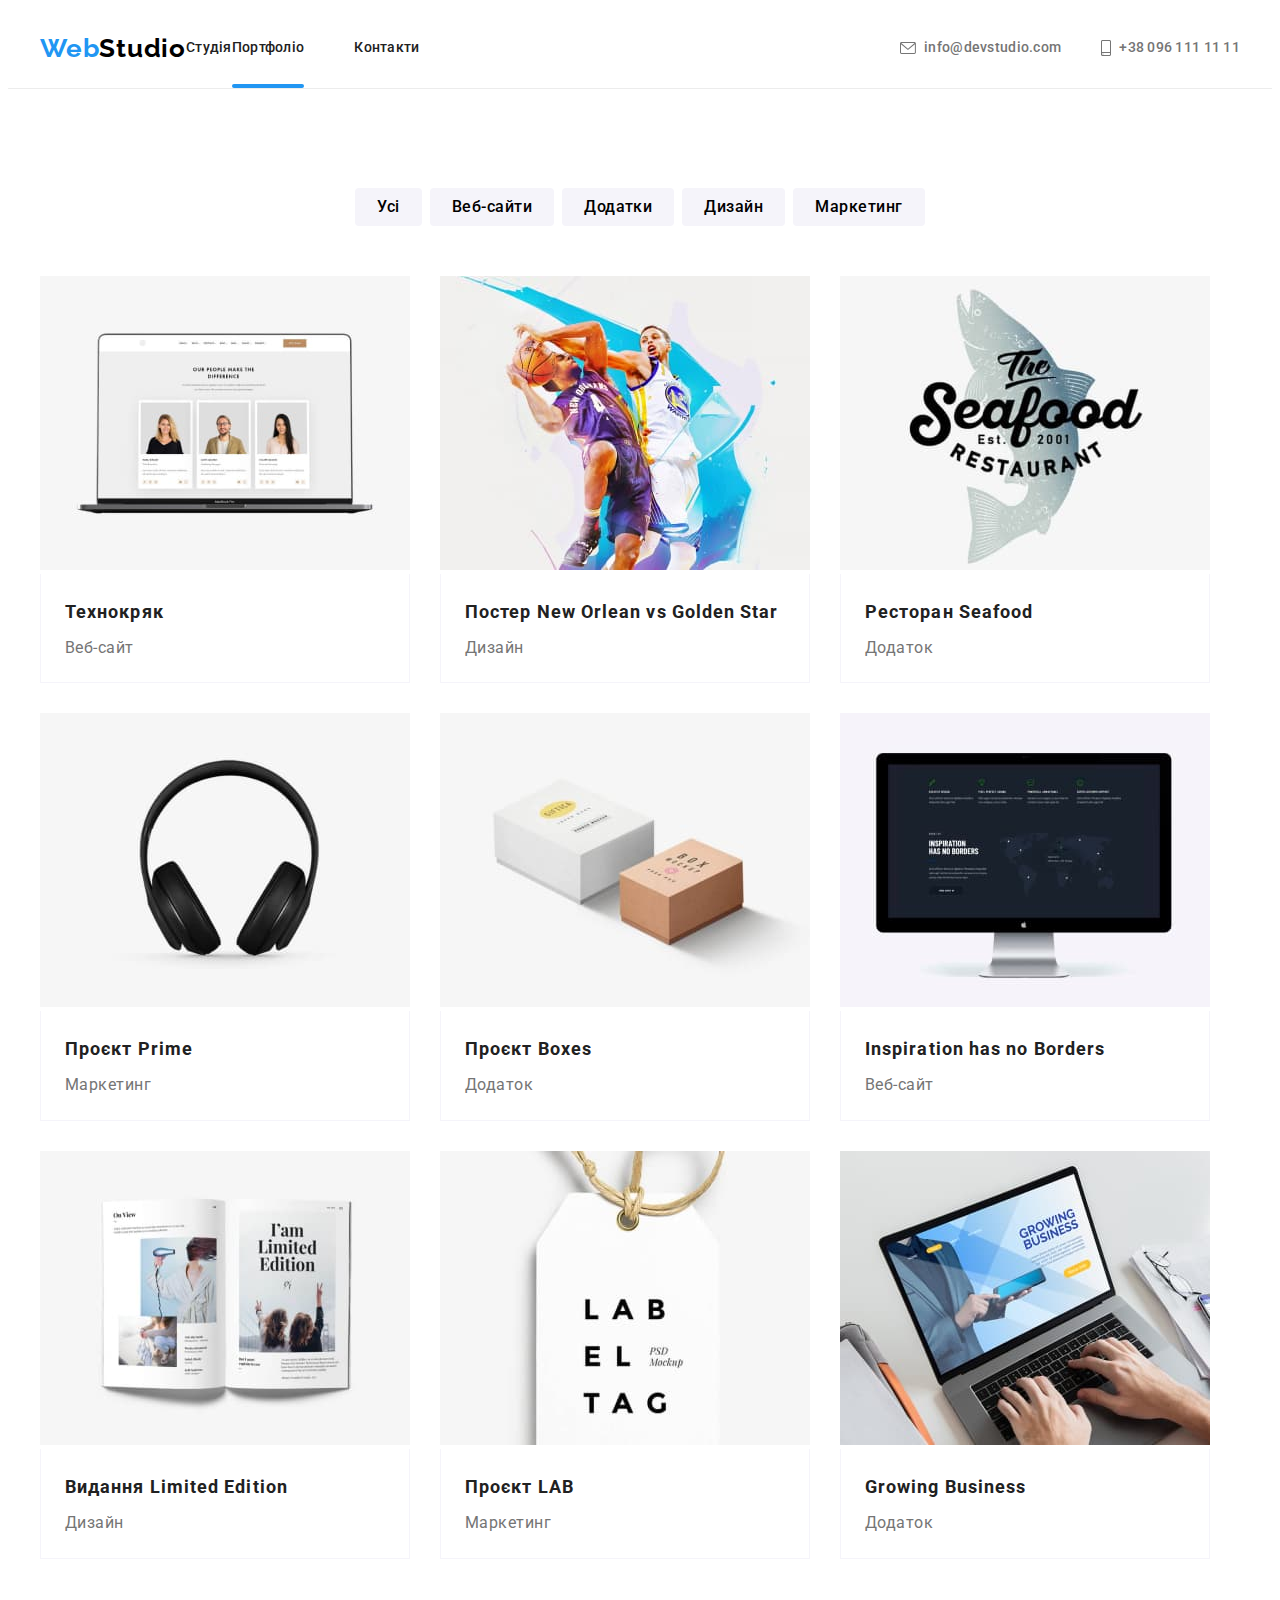
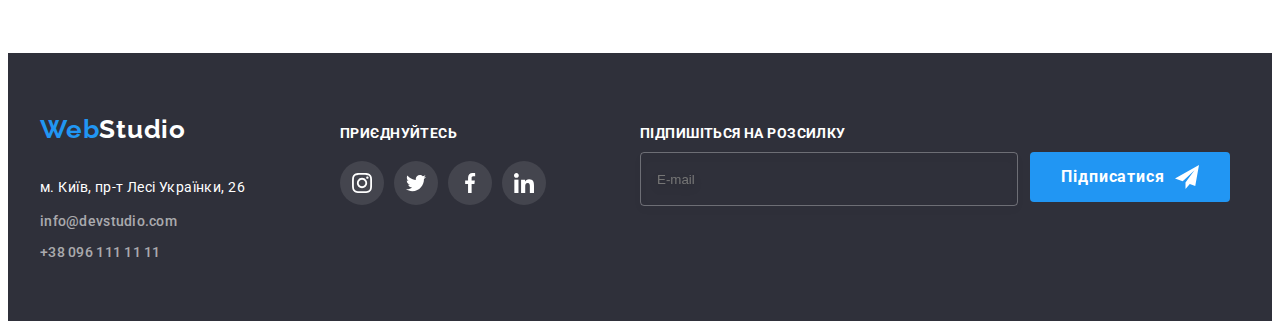
==== commit a5828c52: "new" ====
--- a/portfolio.html
+++ b/portfolio.html
@@ -22,12 +22,12 @@
             <a class="logo"  href="./index.html" lang="en">
                 <span>Web</span>Studio
             </a>
-<ul class="list nav-list">
+<ul class="nav-list list ">
     <li class="items nav-list-items">
         <a class="menu-link link" href="./index.html">Студія</a>
     </li>
-    <li class="items nav-list-items">
-        <a class="portfolio link menu-link-header menu-link" href="./portfolio.html">Портфоліо</a>
+    <li class="nav-list__items items">
+        <a class="nav-list__items-header-link link  menu-link" href="./portfolio.html">Портфоліо</a>
     </li>
     <li class="items nav-list-items">
         <a class="menu-link link" href="">Контакти</a>
--- a/css/main.min.css
+++ b/css/main.min.css
@@ -1 +1 @@
-:root{--accent-color: #2196F3;--primary-text-color: #212121;--text-color: #FFFFFF;--feedback-color: #757575;--background-button-color: #188CE8;--background-buttons-color: #F5F4FA;--background-color: #2F303A ;--logo-color: #000000;--portfolio-background-color: #F5F5F5;--portfolio-header-color: #ECECEC;--social-color: #AFB1B8;--contact-color: #212121}.text{font-family:"Roboto";font-style:normal;font-weight:700;font-size:14px;line-height:16px;text-align:center;letter-spacing:.03em;text-transform:uppercase;color:var(--text-color)}.link{text-decoration:none;font-family:"Roboto",sans-serif;font-style:normal;font-weight:500;font-size:14px;line-height:1.14;letter-spacing:.02em;color:var(--primary-text-color);letter-spacing:.02em;transition:color 250ms cubic-bezier(0.4, 0, 0.2, 1)}.link:hover,.link:focus{color:var(--accent-color)}.list{list-style:none;padding-left:0px;margin-bottom:0px}body{color:var(--primary-text-color);font-family:"Roboto",sans-serif}.feedback-adress{color:var(--text-color);font-style:normal;font-weight:400;font-size:14px;line-height:24px;letter-spacing:.03em}.container{width:1200px;margin-left:auto;margin-right:auto;padding-left:15px;padding-right:15px}.visual-hidden{position:absolute;width:1px;height:1px;margin:-1px;margin-top:10px;margin-left:8px;border:0;padding:0;white-space:nowrap;-webkit-clip-path:inset(100%);clip-path:inset(100%);clip:rect(0 0 0 0);overflow:hidden}.team{font-style:normal;font-weight:700;font-size:36px;line-height:1.16;text-align:center;letter-spacing:.03em;margin-top:0;margin-bottom:50px}.names{font-style:normal;font-weight:500;font-size:16px;line-height:19px;text-align:center;letter-spacing:.03em;margin-top:0;margin-bottom:10px}.main-header{border-style:solid;border-width:1px;border-top:none;border-left:none;border-right:none;margin-bottom:0;border-color:var(--portfolio-header-color)}.number{color:var(--feedback-color);padding-top:32px;padding-bottom:32px;display:flex;align-items:center}.header-mail{color:var(--feedback-color);padding-top:32px;padding-bottom:32px;display:flex;align-items:center}.studio{color:var(--accent-color);display:block;padding-bottom:32px;padding-top:32px}.logo{margin-right:92px;text-decoration:none;font-family:"Raleway",sans-serif;font-style:normal;font-weight:700;font-size:26px;line-height:1.19;color:var(--logo-color);letter-spacing:.03em}span{color:var(--accent-color)}.feedback{color:rgba(255,255,255,.6)}.header-container{display:flex;align-items:center}.navigation{display:flex;align-items:center}.nav-list{display:flex;align-items:center;margin-top:0}.header-feedback{display:flex;align-items:center;margin-left:auto;margin-top:0}.nav-list-items:not(:last-child){margin-right:50px}.nav-feedback:not(:last-child){margin-right:40px}.header-images{fill:currentColor;margin-right:8px}.menu-link-header{position:relative}.menu-link-header::after{content:"";position:absolute;left:0;bottom:0;background:#2196f3;border-radius:2px;display:block;width:100%;height:4px}.menu-link{display:block;padding-bottom:32px;padding-top:32px}.footer-logo{color:var(--text-color);margin-bottom:28px}footer{background-color:var(--background-color);padding-top:60px;padding-bottom:60px}.footer-team{color:var(--text-color);text-align:left;margin-bottom:20px;font-family:"Roboto";font-style:normal;font-weight:700;font-size:14px;line-height:16px;letter-spacing:.03em;text-transform:uppercase}.workers-link-footer{display:flex;align-items:center;justify-content:center;width:44px;height:44px;border-radius:50%;background:rgba(255,255,255,.1);transition:background-color 250ms cubic-bezier(0.4, 0, 0.2, 1)}.feedback-footer-text{text-align:left}.footer-btn{font-family:"Roboto";font-style:normal;font-weight:700;font-size:16px;line-height:30px;letter-spacing:.06em;display:flex;align-items:center;justify-content:center;width:200px;height:50px;background:#2196f3;border-radius:4px;border:0;padding:0;color:var(--text-color);cursor:pointer}.footer-margin{margin-right:94px}.picture-button{width:24px;height:24px;margin-left:10px;fill:var(--text-color)}.contact-footer-message{display:flex}.form-flex{display:flex}.contact-mail-footer{width:358px;height:50px;border:1px solid rgba(255,255,255,.3);filter:drop-shadow(0px 4px 4px rgba(0, 0, 0, 0.15));border-radius:4px;padding-left:16px;margin-right:12px;margin-top:0;background:rgba(0,0,0,0);color:var(--text-color)}.footer-address:not(:last-child){margin-bottom:12px}.footer-finish{margin-top:0;margin-bottom:0px}address{margin-top:30px}.footer-address-position{width:230px;margin-right:70px}.footer-position{display:flex;align-items:baseline}.workers-social-footer{display:flex;justify-content:space-between;margin-top:0}.workers-footer{width:20px;height:20px;fill:var(--text-color);transition:fill 250ms cubic-bezier(0.4, 0, 0.2, 1)}.workers-link-footer:focus,.workers-link-footer:hover{background-color:var(--accent-color)}.portfolio-indent{margin-top:0;margin-bottom:50px;display:flex;justify-content:center}.buttons-indent:not(:last-child){margin-right:8px}.button{padding:6px 22px;margin-top:5px;font-family:"Roboto";font-style:normal;font-weight:500;font-size:16px;line-height:1.6;text-align:center;letter-spacing:.03em;border:none;background:var(--background-buttons-color);border-radius:4px;transition:color 250ms cubic-bezier(0.4, 0, 0.2, 1),background-color 250ms cubic-bezier(0.4, 0, 0.2, 1),box-shadow 250ms cubic-bezier(0.4, 0, 0.2, 1)}.button:hover,.button:focus{box-shadow:0px 3px 1px rgba(0,0,0,.1),0px 1px 2px rgba(0,0,0,.08),0px 2px 2px rgba(0,0,0,.12);color:var(--text-color);background:var(--accent-color)}.main-button{padding:10px 24px;width:216px;height:50px;margin:0 auto;display:block;font-style:normal;font-weight:700;font-size:16px;line-height:1.8;align-items:center;text-align:center;letter-spacing:.06em;border-radius:4px;border:none;color:var(--text-color);background:var(--accent-color);transition:color 250ms cubic-bezier(0.4, 0, 0.2, 1)}.main-button:hover,.main-button:focus{background-color:var(--background-button-color);cursor:pointer}.main-button:active{background-color:var(--accent-color)}.employees{display:flex;flex-wrap:wrap;margin-top:-30px;margin-left:-30px}.employees-card{box-shadow:0px 1px 3px rgba(0,0,0,.12),0px 1px 1px rgba(0,0,0,.14),0px 2px 1px rgba(0,0,0,.2);border-radius:0px 0px 4px 4px;margin-top:30px;margin-left:30px;background-color:var(--text-color)}.employees-subtitle:not(:last-child){margin-right:30px}.our-team{padding-top:94px;padding-bottom:94px;background-color:var(--background-buttons-color)}.team{font-style:normal;font-weight:700;font-size:36px;line-height:1.16;text-align:center;letter-spacing:.03em;margin-top:0;margin-bottom:50px}.names{font-style:normal;font-weight:500;font-size:16px;line-height:19px;text-align:center;letter-spacing:.03em;margin-top:0;margin-bottom:10px}.names-jobs-style{padding-top:30px;padding-bottom:30px;padding-left:32px;padding-right:32px}.jobs{color:var(--feedback-color);font-style:normal;font-weight:400;font-size:16px;line-height:1.18;text-align:center;letter-spacing:.03em;margin-top:0;margin-bottom:16px}.workers-link:focus .workers,.workers-link:hover .workers{fill:var(--text-color)}.workers-link:focus,.workers-link:hover{background-color:var(--accent-color)}.workers-link{display:flex;align-items:center;justify-content:center;width:44px;height:44px;border-radius:50%;transition:background-color 250ms cubic-bezier(0.4, 0, 0.2, 1)}.workers{width:20px;height:20px;fill:var(--social-color);transition:fill 250ms cubic-bezier(0.4, 0, 0.2, 1)}.workers-social{display:flex;justify-content:space-between}.workers-link-items:not(:last-child){margin-right:10px}.backdrop.is-hidden{opacity:0;visibility:hidden;pointer-events:none}.backdrop{position:fixed;top:0;left:0;width:100vw;height:100vh;background-color:rgba(0,0,0,.2);transition:250ms cubic-bezier(0.4, 0, 0.2, 1)}.backdrop.is-hidden .modal-window{top:50%;left:50%;transform:translate(-50%, -50%) scale(0.5)}.modal-window{position:absolute;top:50%;left:50%;transform:translate(-50%, -50%);width:528px;height:580px;background-color:var(--text-color);box-shadow:0px 1px 3px rgba(0,0,0,.12),0px 1px 1px rgba(0,0,0,.14),0px 2px 1px rgba(0,0,0,.2);border-radius:4px;transition:250ms cubic-bezier(0.4, 0, 0.2, 1)}.close-button:hover{fill:var(--accent-color)}.footer-btn:hover,.footer-btn:focus{background:var(--background-button-color);box-shadow:0px 4px 4px rgba(0,0,0,.15)}.close-button{position:absolute;top:8px;right:8px;width:30px;height:30px;border-radius:50%;border:1px solid rgba(0,0,0,.1);background-color:var(--text-color);padding:0;display:flex;justify-content:center;align-items:center;cursor:pointer;transition:250ms cubic-bezier(0.4, 0, 0.2, 1)}.modal-window-text{font-family:"Roboto";font-style:normal;font-weight:700;font-size:20px;line-height:23px;text-align:center;letter-spacing:.03em;margin-top:0;margin-bottom:12px}.contact-form-btn:hover,.contact-form-btn:focus{background-color:var(--background-button-color);cursor:pointer}.contact-form-btn{padding:10px 24px;width:200px;height:50px;margin:0 auto;display:block;font-style:normal;font-weight:700;font-size:16px;line-height:1.8;align-items:center;text-align:center;letter-spacing:.06em;border-radius:4px;border:none;box-shadow:0px 4px 4px rgba(0,0,0,.15);color:var(--text-color);background:var(--accent-color);transition:color 250ms cubic-bezier(0.4, 0, 0.2, 1)}.contact-form{padding:40px}.contact-form-field{display:block;margin-top:10px;font-family:"Roboto";font-style:normal;font-weight:400;font-size:12px;line-height:14px;letter-spacing:.01em;color:var(--feedback-color)}.contact-form-input{width:100%;height:40px;border:1px solid rgba(33,33,33,.2);border-radius:4px;margin-top:4px;padding-left:42px}.contact-form-input:focus,.contact-form-input:hover{outline:none;border-color:var(--accent-color)}.contact-form-input:focus+.contact-form-images-pic{fill:var(--accent-color)}.contact-form-input:hover+.contact-form-images-pic{fill:var(--accent-color)}.contact-form-images-pic{display:block;width:18px;height:18px;position:absolute;top:60%;left:14px;transform:translateY(-50%);fill:var(--contact-color)}.contact-form-images{position:relative;display:block}.contact-form-message{width:100%;height:120px;margin-top:4px;padding:10px 15px;resize:none;border:1px solid rgba(33,33,33,.2);border-radius:4px;margin-bottom:20px}.contact-form-message:focus{outline:none;border-color:var(--accent-color)}.contact-form-checkbox-label{display:flex;align-items:center;margin-bottom:30px;font-family:"Roboto";font-style:normal;font-weight:400;font-size:14px;line-height:24px;letter-spacing:.03em;color:var(--feedback-color);margin-left:15px}.contact-form-checkbox-label::before{display:inline-block;width:16px;height:15px;border:2px solid;border-color:var(--contact-color);border-radius:2px;cursor:pointer;content:"";margin-right:8px}.input-contact-form-checkbox:checked+.contact-form-checkbox-label::before{border:0;background-repeat:no-repeat;background-image:url(../images/check-box/accept.svg);background-position:center;background-color:var(--accent-color)}.input-contact-form-checkbox:hover,.input-contact-form-checkbox:focus+.contact-form-checkbox-label::before{border-color:var(--accent-color)}.contact-link{color:var(--accent-color)}.main-section{justify-content:center}.main-section-color{width:1600px;height:600px;margin-left:auto;margin-right:auto;background-image:linear-gradient(rgba(47, 48, 58, 0.4), rgba(47, 48, 58, 0.4)),url("../images/background/Img.png");background-size:cover;background-color:var(--background-color);padding-top:200px;padding-bottom:200px}.main-text{text-align:center;max-width:696px;font-style:normal;font-weight:900;font-size:44px;line-height:1.36;text-align:center;letter-spacing:.06em;text-transform:uppercase;color:var(--text-color);margin-bottom:30px;margin-top:0;margin-left:auto;margin-right:auto}.invisible{position:absolute;white-space:nowrap;width:1px;height:1px;overflow:hidden;border:0;padding:0;clip:rect(0 0 0 0);-webkit-clip-path:inset(50%);clip-path:inset(50%);margin:-1px}.background-color{display:flex;background-color:var(--background-buttons-color);width:270px;height:120px;border-radius:4px;align-items:center;justify-content:center;margin-bottom:30px}.saptitel{font-style:normal;font-weight:700;font-size:14px;line-height:1.14;letter-spacing:.03em;text-transform:uppercase;color:var(--primary-text-color);max-width:270px;margin-top:0;margin-bottom:10px}.sabtitel{font-style:normal;font-weight:400;font-size:14px;line-height:1.7;letter-spacing:.03em;color:var(--feedback-color);max-width:270px;margin-top:0;margin-bottom:0}.main-sabtitle{display:flex;margin-top:0}.work-images{display:flex;padding-left:0;margin-top:0}.company{padding-top:94px;padding-bottom:94px;padding-left:0;padding-right:0}.company-icon{width:106px;height:60px}.company-link:hover,.company-link:focus{fill:var(--accent-color);border-color:var(--accent-color)}.company-style{margin-top:0;display:flex;justify-content:center}.company-margin:not(:last-child){margin-right:30px}.company-link{display:flex;width:170px;height:92px;justify-content:center;align-items:center;fill:var(--social-color);border-radius:4px;border-style:solid;border-width:1px;border-color:var(--social-color);transition:fill 250ms cubic-bezier(0.4, 0, 0.2, 1),border-color 250ms cubic-bezier(0.4, 0, 0.2, 1)}.border-color{border-width:1px;border-style:solid;border-color:var(--background-buttons-color);border-top:none;padding-left:24px;padding-right:24px;padding-top:20px;padding-bottom:20px;background-color:var(--text-color);position:relative;z-index:2}.portfolio-headers{font-style:normal;font-weight:700;font-size:18px;line-height:2;letter-spacing:.06em;margin-bottom:4px;margin-top:0}.headers-veiw{font-style:normal;font-weight:400;font-size:16px;line-height:1.8;letter-spacing:.03em;color:var(--feedback-color);margin-bottom:0;margin-top:0}.employees-card-portfolio{margin-top:30px;margin-left:30px}.link-portfolio:focus,.link-portfolio:hover{box-shadow:0px 1px 1px rgba(0,0,0,.12),0px 4px 4px rgba(0,0,0,.06),1px 4px 6px rgba(0,0,0,.16)}.portfolio-background{padding-top:94px;padding-bottom:94px}.link-portfolio{display:block;text-decoration:none;color:var(--primary-text-color);position:relative;overflow:hidden;transition:box-shadow 250ms cubic-bezier(0.4, 0, 0.2, 1)}.text-portfolio{align-items:center;justify-content:center;display:flex;width:370px;height:294px;background:rgba(33,150,243,.9);position:absolute;bottom:0;top:75%;z-index:1;transition:top 250ms cubic-bezier(0.4, 0, 0.2, 1)}.link-portfolio:hover .text-portfolio,.link-portfolio:focus .text-portfolio{top:0}.text-portfolio-theme{font-family:"Roboto";font-style:normal;font-weight:400;font-size:18px;line-height:28px;letter-spacing:.03em;padding:64px 24px;color:var(--text-color)}/*# sourceMappingURL=main.min.css.map */+:root{--accent-color: #2196F3;--primary-text-color: #212121;--text-color: #FFFFFF;--feedback-color: #757575;--background-button-color: #188CE8;--background-buttons-color: #F5F4FA;--background-color: #2F303A ;--logo-color: #000000;--portfolio-background-color: #F5F5F5;--portfolio-header-color: #ECECEC;--social-color: #AFB1B8;--contact-color: #212121}.text{font-family:"Roboto";font-style:normal;font-weight:700;font-size:14px;line-height:16px;text-align:center;letter-spacing:.03em;text-transform:uppercase;color:var(--text-color)}.link{text-decoration:none;font-family:"Roboto",sans-serif;font-style:normal;font-weight:500;font-size:14px;line-height:1.14;letter-spacing:.02em;color:var(--primary-text-color);letter-spacing:.02em;transition:color 250ms cubic-bezier(0.4, 0, 0.2, 1)}.link:hover,.link:focus{color:var(--accent-color)}.list{list-style:none;padding-left:0px;margin-bottom:0px}body{color:var(--primary-text-color);font-family:"Roboto",sans-serif}.feedback-adress{color:var(--text-color);font-style:normal;font-weight:400;font-size:14px;line-height:24px;letter-spacing:.03em}.container{width:1200px;margin-left:auto;margin-right:auto;padding-left:15px;padding-right:15px}.visual-hidden{position:absolute;width:1px;height:1px;margin:-1px;margin-top:10px;margin-left:8px;border:0;padding:0;white-space:nowrap;-webkit-clip-path:inset(100%);clip-path:inset(100%);clip:rect(0 0 0 0);overflow:hidden}.team{font-style:normal;font-weight:700;font-size:36px;line-height:1.16;text-align:center;letter-spacing:.03em;margin-top:0;margin-bottom:50px}.names{font-style:normal;font-weight:500;font-size:16px;line-height:19px;text-align:center;letter-spacing:.03em;margin-top:0;margin-bottom:10px}.main-header{border-style:solid;border-width:1px;border-top:none;border-left:none;border-right:none;margin-bottom:0;border-color:var(--portfolio-header-color)}.number{color:var(--feedback-color);padding-top:32px;padding-bottom:32px;display:flex;align-items:center}.header-mail{color:var(--feedback-color);padding-top:32px;padding-bottom:32px;display:flex;align-items:center}.studio{color:var(--accent-color);display:block;padding-bottom:32px;padding-top:32px}.main-header__logo{margin-right:92px}.logo{text-decoration:none;font-family:"Raleway",sans-serif;font-style:normal;font-weight:700;font-size:26px;line-height:1.19;color:var(--logo-color);letter-spacing:.03em}span{color:var(--accent-color)}.feedback{color:rgba(255,255,255,.6)}.header-container{display:flex;align-items:center}.navigation{display:flex;align-items:center}.nav-list{display:flex;align-items:center;margin-top:0}.header-feedback{display:flex;align-items:center;margin-left:auto;margin-top:0}.nav-list__items:not(:last-child){margin-right:50px}.nav-feedback:not(:last-child){margin-right:40px}.header-images{fill:currentColor;margin-right:8px}.nav-list__items-header-link{position:relative}.nav-list__items-header-link::after{content:"";position:absolute;left:0;bottom:0;background:#2196f3;border-radius:2px;display:block;width:100%;height:4px}.menu-link{display:block;padding-bottom:32px;padding-top:32px}.footer-logo{color:var(--text-color);margin-bottom:28px}footer{background-color:var(--background-color);padding-top:60px;padding-bottom:60px}.footer-team{color:var(--text-color);text-align:left;margin-bottom:20px;font-family:"Roboto";font-style:normal;font-weight:700;font-size:14px;line-height:16px;letter-spacing:.03em;text-transform:uppercase}.workers-link-footer{display:flex;align-items:center;justify-content:center;width:44px;height:44px;border-radius:50%;background:rgba(255,255,255,.1);transition:background-color 250ms cubic-bezier(0.4, 0, 0.2, 1)}.workers-link-footer:focus,.workers-link-footer:hover{background-color:var(--accent-color)}.feedback-footer-text{text-align:left}.footer-btn{font-family:"Roboto";font-style:normal;font-weight:700;font-size:16px;line-height:30px;letter-spacing:.06em;display:flex;align-items:center;justify-content:center;width:200px;height:50px;background:#2196f3;border-radius:4px;border:0;padding:0;color:var(--text-color);cursor:pointer}.footer-btn:hover,.footer-btn:focus{background:var(--background-button-color);box-shadow:0px 4px 4px rgba(0,0,0,.15)}.footer-margin{margin-right:94px}.picture-button{width:24px;height:24px;margin-left:10px;fill:var(--text-color)}.contact-footer-message{display:flex}.form-flex{display:flex}.contact-mail-footer{width:358px;height:50px;border:1px solid rgba(255,255,255,.3);filter:drop-shadow(0px 4px 4px rgba(0, 0, 0, 0.15));border-radius:4px;padding-left:16px;margin-right:12px;margin-top:0;background:rgba(0,0,0,0);color:var(--text-color)}.footer-address:not(:last-child){margin-bottom:12px}.footer-finish{margin-top:0;margin-bottom:0px}address{margin-top:30px}.footer-address-position{width:230px;margin-right:70px}.footer-position{display:flex;align-items:baseline}.workers-social-footer{display:flex;justify-content:space-between;margin-top:0}.workers-footer{width:20px;height:20px;fill:var(--text-color);transition:fill 250ms cubic-bezier(0.4, 0, 0.2, 1)}.portfolio-indent{margin-top:0;margin-bottom:50px;display:flex;justify-content:center}.buttons-indent:not(:last-child){margin-right:8px}.button{padding:6px 22px;margin-top:5px;font-family:"Roboto";font-style:normal;font-weight:500;font-size:16px;line-height:1.6;text-align:center;letter-spacing:.03em;border:none;background:var(--background-buttons-color);border-radius:4px;transition:color 250ms cubic-bezier(0.4, 0, 0.2, 1),background-color 250ms cubic-bezier(0.4, 0, 0.2, 1),box-shadow 250ms cubic-bezier(0.4, 0, 0.2, 1)}.button:hover,.button:focus{box-shadow:0px 3px 1px rgba(0,0,0,.1),0px 1px 2px rgba(0,0,0,.08),0px 2px 2px rgba(0,0,0,.12);color:var(--text-color);background:var(--accent-color)}.main-button{padding:10px 24px;width:216px;height:50px;margin:0 auto;display:block;font-style:normal;font-weight:700;font-size:16px;line-height:1.8;align-items:center;text-align:center;letter-spacing:.06em;border-radius:4px;border:none;color:var(--text-color);background:var(--accent-color);transition:color 250ms cubic-bezier(0.4, 0, 0.2, 1)}.main-button:hover,.main-button:focus{background-color:var(--background-button-color);cursor:pointer}.main-button:active{background-color:var(--accent-color)}.employees{display:flex;flex-wrap:wrap;margin-top:-30px;margin-left:-30px}.employees-card{box-shadow:0px 1px 3px rgba(0,0,0,.12),0px 1px 1px rgba(0,0,0,.14),0px 2px 1px rgba(0,0,0,.2);border-radius:0px 0px 4px 4px;margin-top:30px;margin-left:30px;background-color:var(--text-color)}.employees-subtitle:not(:last-child){margin-right:30px}.our-team{padding-top:94px;padding-bottom:94px;background-color:var(--background-buttons-color)}.team{font-style:normal;font-weight:700;font-size:36px;line-height:1.16;text-align:center;letter-spacing:.03em;margin-top:0;margin-bottom:50px}.names{font-style:normal;font-weight:500;font-size:16px;line-height:19px;text-align:center;letter-spacing:.03em;margin-top:0;margin-bottom:10px}.names-jobs-style{padding-top:30px;padding-bottom:30px;padding-left:32px;padding-right:32px}.jobs{color:var(--feedback-color);font-style:normal;font-weight:400;font-size:16px;line-height:1.18;text-align:center;letter-spacing:.03em;margin-top:0;margin-bottom:16px}.workers-link{display:flex;align-items:center;justify-content:center;width:44px;height:44px;border-radius:50%;transition:background-color 250ms cubic-bezier(0.4, 0, 0.2, 1)}.workers-link:focus,.workers-link:hover{background-color:var(--accent-color)}.workers{width:20px;height:20px;fill:var(--social-color);transition:fill 250ms cubic-bezier(0.4, 0, 0.2, 1)}.workers-link:focus .workers,.workers-link:hover .workers{fill:var(--text-color)}.workers-social{display:flex;justify-content:space-between}.workers-link-items:not(:last-child){margin-right:10px}.backdrop.is-hidden{opacity:0;visibility:hidden;pointer-events:none}.backdrop{position:fixed;top:0;left:0;width:100vw;height:100vh;background-color:rgba(0,0,0,.2);transition:250ms cubic-bezier(0.4, 0, 0.2, 1)}.backdrop.is-hidden .modal-window{top:50%;left:50%;transform:translate(-50%, -50%) scale(0.5)}.modal-window{position:absolute;top:50%;left:50%;transform:translate(-50%, -50%);width:528px;height:580px;background-color:var(--text-color);box-shadow:0px 1px 3px rgba(0,0,0,.12),0px 1px 1px rgba(0,0,0,.14),0px 2px 1px rgba(0,0,0,.2);border-radius:4px;transition:250ms cubic-bezier(0.4, 0, 0.2, 1)}.close-button{position:absolute;top:8px;right:8px;width:30px;height:30px;border-radius:50%;border:1px solid rgba(0,0,0,.1);background-color:var(--text-color);padding:0;display:flex;justify-content:center;align-items:center;cursor:pointer;transition:250ms cubic-bezier(0.4, 0, 0.2, 1)}.close-button:hover{fill:var(--accent-color)}.modal-window-text{font-family:"Roboto";font-style:normal;font-weight:700;font-size:20px;line-height:23px;text-align:center;letter-spacing:.03em;margin-top:0;margin-bottom:12px}.contact-form-btn{padding:10px 24px;width:200px;height:50px;margin:0 auto;display:block;font-style:normal;font-weight:700;font-size:16px;line-height:1.8;align-items:center;text-align:center;letter-spacing:.06em;border-radius:4px;border:none;box-shadow:0px 4px 4px rgba(0,0,0,.15);color:var(--text-color);background:var(--accent-color);transition:color 250ms cubic-bezier(0.4, 0, 0.2, 1)}.contact-form-btn:hover,.contact-form-btn:focus{background-color:var(--background-button-color);cursor:pointer}.contact-form{padding:40px}.contact-form-field{display:block;margin-top:10px;font-family:"Roboto";font-style:normal;font-weight:400;font-size:12px;line-height:14px;letter-spacing:.01em;color:var(--feedback-color)}.contact-form-input{width:100%;height:40px;border:1px solid rgba(33,33,33,.2);border-radius:4px;margin-top:4px;padding-left:42px}.contact-form-input:focus,.contact-form-input:hover{outline:none;border-color:var(--accent-color)}.contact-form-images-pic{display:block;width:18px;height:18px;position:absolute;top:60%;left:14px;transform:translateY(-50%);fill:var(--contact-color)}.contact-form-input:focus+.contact-form-images-pic{fill:var(--accent-color)}.contact-form-input:hover+.contact-form-images-pic{fill:var(--accent-color)}.contact-form-images{position:relative;display:block}.contact-form-message{width:100%;height:120px;margin-top:4px;padding:10px 15px;resize:none;border:1px solid rgba(33,33,33,.2);border-radius:4px;margin-bottom:20px}.contact-form-message:focus{outline:none;border-color:var(--accent-color)}.contact-form-checkbox-label{display:flex;align-items:center;margin-bottom:30px;font-family:"Roboto";font-style:normal;font-weight:400;font-size:14px;line-height:24px;letter-spacing:.03em;color:var(--feedback-color);margin-left:15px}.contact-form-checkbox-label::before{display:inline-block;width:16px;height:15px;border:2px solid;border-color:var(--contact-color);border-radius:2px;cursor:pointer;content:"";margin-right:8px}.input-contact-form-checkbox:checked+.contact-form-checkbox-label::before{border:0;background-repeat:no-repeat;background-image:url(../images/check-box/accept.svg);background-position:center;background-color:var(--accent-color)}.contact-form-checkbox-label::before .input-contact-form-checkbox:hover,.input-contact-form-checkbox:focus+.contact-form-checkbox-label::before{border-color:var(--accent-color)}.contact-link{color:var(--accent-color)}.input-contact-form-checkbox{position:relative;left:15px;top:20px}.main-section{justify-content:center}.main-section-color{width:1600px;height:600px;margin-left:auto;margin-right:auto;background-image:linear-gradient(rgba(47, 48, 58, 0.4), rgba(47, 48, 58, 0.4)),url("../images/background/Img.png");background-size:cover;background-color:var(--background-color);padding-top:200px;padding-bottom:200px}.main-text{text-align:center;max-width:696px;font-style:normal;font-weight:900;font-size:44px;line-height:1.36;text-align:center;letter-spacing:.06em;text-transform:uppercase;color:var(--text-color);margin-bottom:30px;margin-top:0;margin-left:auto;margin-right:auto}.invisible{position:absolute;white-space:nowrap;width:1px;height:1px;overflow:hidden;border:0;padding:0;clip:rect(0 0 0 0);-webkit-clip-path:inset(50%);clip-path:inset(50%);margin:-1px}.background-color{display:flex;background-color:var(--background-buttons-color);width:270px;height:120px;border-radius:4px;align-items:center;justify-content:center;margin-bottom:30px}.saptitel{font-style:normal;font-weight:700;font-size:14px;line-height:1.14;letter-spacing:.03em;text-transform:uppercase;color:var(--primary-text-color);max-width:270px;margin-top:0;margin-bottom:10px}.sabtitel{font-style:normal;font-weight:400;font-size:14px;line-height:1.7;letter-spacing:.03em;color:var(--feedback-color);max-width:270px;margin-top:0;margin-bottom:0}.main-sabtitle{display:flex;margin-top:0}.work-images{display:flex;padding-left:0;margin-top:0}.company{padding-top:94px;padding-bottom:94px;padding-left:0;padding-right:0}.company-icon{width:106px;height:60px}.company-style{margin-top:0;display:flex;justify-content:center}.company-margin:not(:last-child){margin-right:30px}.company-link{display:flex;width:170px;height:92px;justify-content:center;align-items:center;fill:var(--social-color);border-radius:4px;border-style:solid;border-width:1px;border-color:var(--social-color);transition:fill 250ms cubic-bezier(0.4, 0, 0.2, 1),border-color 250ms cubic-bezier(0.4, 0, 0.2, 1)}.company-link:hover,.company-link:focus{fill:var(--accent-color);border-color:var(--accent-color)}.border-color{border-width:1px;border-style:solid;border-color:var(--background-buttons-color);border-top:none;padding-left:24px;padding-right:24px;padding-top:20px;padding-bottom:20px;background-color:var(--text-color);position:relative;z-index:2}.portfolio-headers{font-style:normal;font-weight:700;font-size:18px;line-height:2;letter-spacing:.06em;margin-bottom:4px;margin-top:0}.headers-veiw{font-style:normal;font-weight:400;font-size:16px;line-height:1.8;letter-spacing:.03em;color:var(--feedback-color);margin-bottom:0;margin-top:0}.employees-card-portfolio{margin-top:30px;margin-left:30px}.portfolio-background{padding-top:94px;padding-bottom:94px}.link-portfolio{display:block;text-decoration:none;color:var(--primary-text-color);position:relative;overflow:hidden;transition:box-shadow 250ms cubic-bezier(0.4, 0, 0.2, 1)}.link-portfolio:focus,.link-portfolio:hover{box-shadow:0px 1px 1px rgba(0,0,0,.12),0px 4px 4px rgba(0,0,0,.06),1px 4px 6px rgba(0,0,0,.16)}.text-portfolio{align-items:center;justify-content:center;display:flex;width:370px;height:294px;background:rgba(33,150,243,.9);position:absolute;bottom:0;top:75%;z-index:1;transition:top 250ms cubic-bezier(0.4, 0, 0.2, 1)}.link-portfolio:hover .text-portfolio,.link-portfolio:focus .text-portfolio{top:0}.text-portfolio-theme{font-family:"Roboto";font-style:normal;font-weight:400;font-size:18px;line-height:28px;letter-spacing:.03em;padding:64px 24px;color:var(--text-color)}/*# sourceMappingURL=main.min.css.map */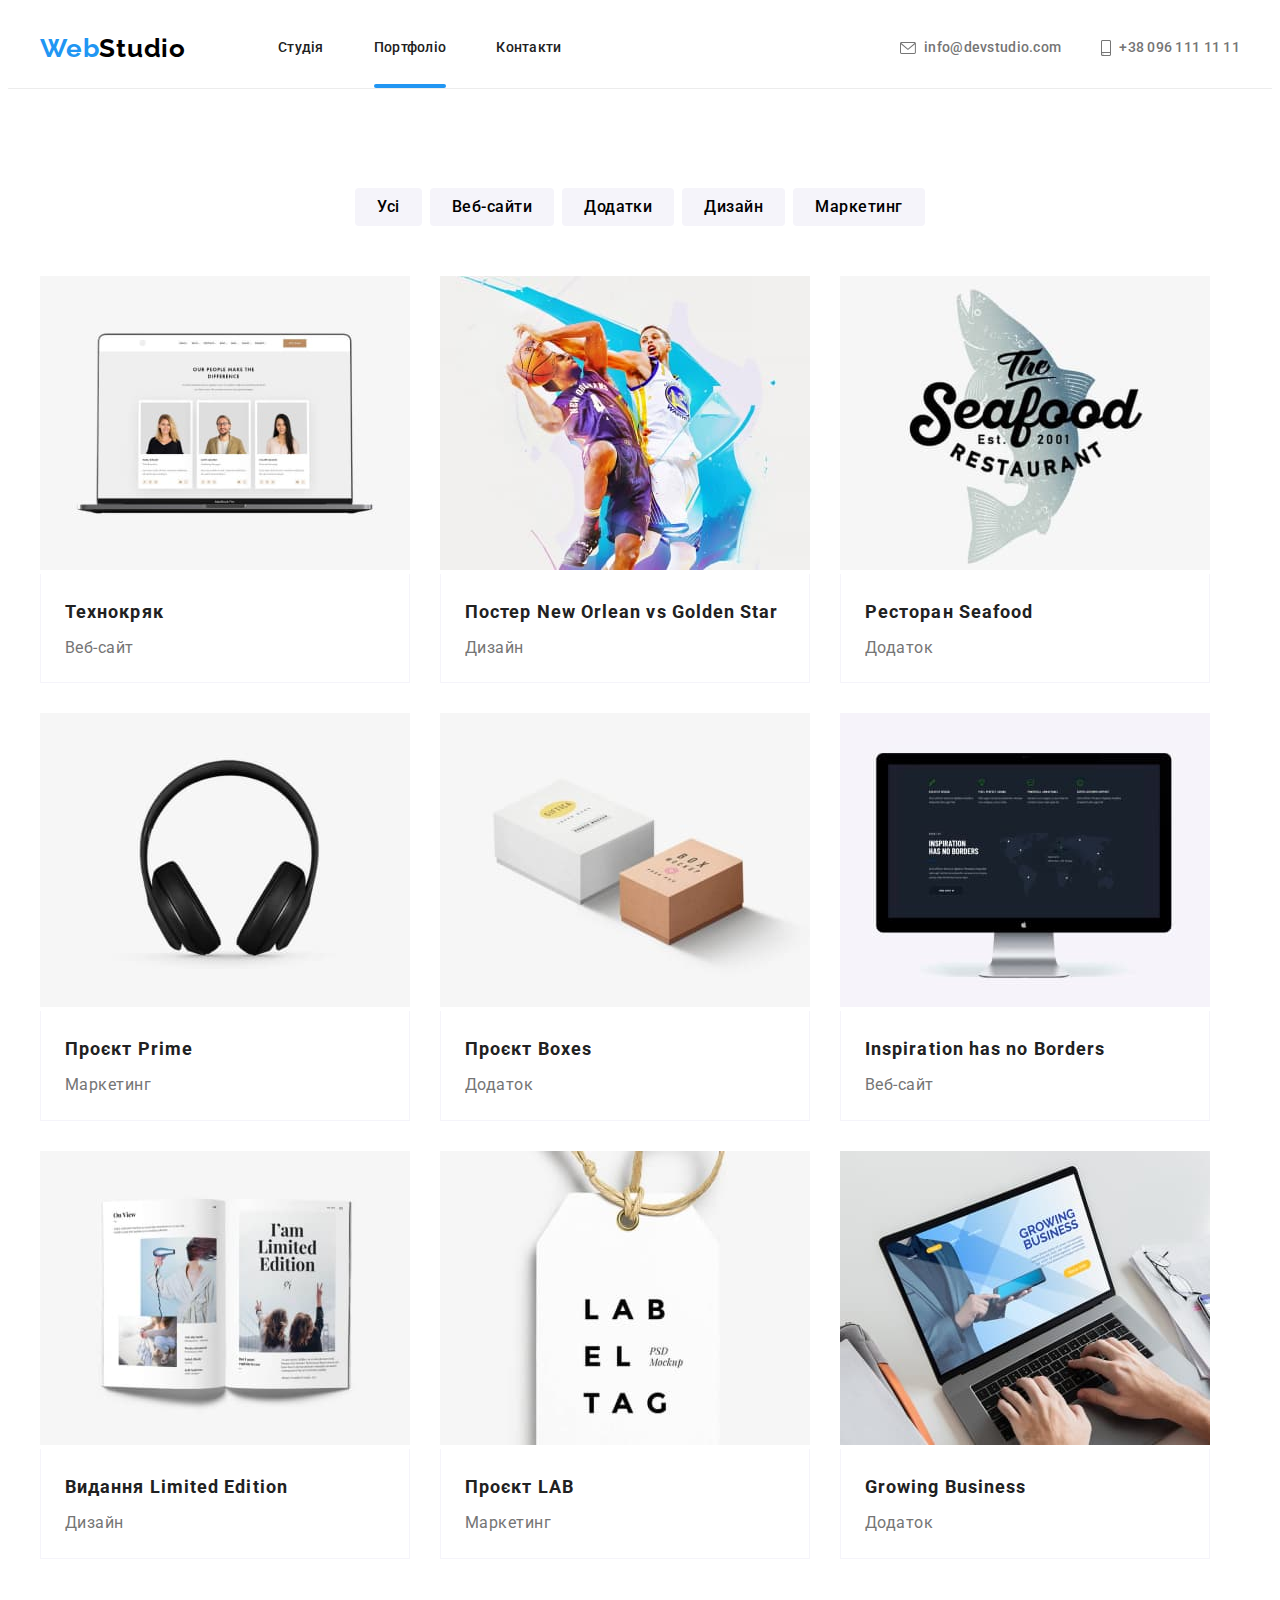
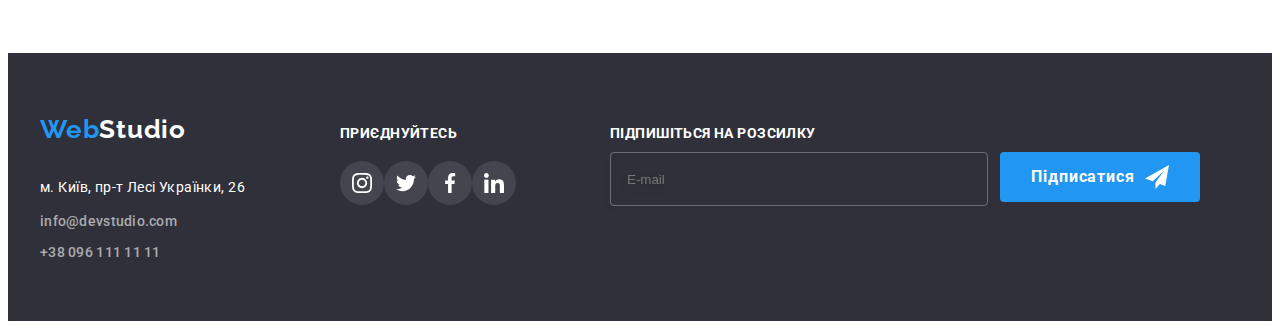
==== commit 6f63a01c: "new" ====
--- a/portfolio.html
+++ b/portfolio.html
@@ -19,25 +19,25 @@
     <header class="main-header">
         <div class="container header-container ">
         <nav class="navigation">
-            <a class="logo"  href="./index.html" lang="en">
+            <a class="main-header__logo logo"  href="./index.html" lang="en">
                 <span>Web</span>Studio
             </a>
 <ul class="nav-list list ">
-    <li class="items nav-list-items">
-        <a class="menu-link link" href="./index.html">Студія</a>
+    <li class="nav-list__items">
+        <a class="nav-list__items-link link" href="./index.html">Студія</a>
     </li>
-    <li class="nav-list__items items">
-        <a class="nav-list__items-header-link link  menu-link" href="./portfolio.html">Портфоліо</a>
+    <li class="nav-list__items">
+        <a class="nav-list__items-link after-link link" href="./portfolio.html">Портфоліо</a>
     </li>
-    <li class="items nav-list-items">
-        <a class="menu-link link" href="">Контакти</a>
+    <li class="nav-list__items">
+        <a class="nav-list__items-link link" href="">Контакти</a>
     </li>
 </ul>
 </nav>
-<ul class="list header-feedback">
-    <li class="nav-feedback">
- <a class=" link header-mail" href="mailto:info@devstudio.com">
-     <svg class="header-images" width="16" height="12">
+<ul class="header-feedback list">
+    <li class="nav-feedback__contacts">
+ <a class="nav-feedback__contacts-info link" href="mailto:info@devstudio.com">
+     <svg class="nav-feedback__contacts-info-images" width="16" height="12">
          <use href="./images/svg/social.svg#icon-envelope">
  
          </use>
@@ -46,9 +46,9 @@
      </a>
  </li>
  
-     <li class="nav-feedback">
- <a class="link number" href="tel:+380961111111">
-     <svg class="header-images" width="10" height="16">
+     <li class="nav-feedback__contacts">
+ <a class="nav-feedback__contacts-info link" href="tel:+380961111111">
+     <svg class="nav-feedback__contacts-info-images" width="10" height="16">
          <use href="./images/svg/social.svg#icon-smartphone">
  
          </use>
@@ -70,20 +70,20 @@
 
     <div class="container">
         
-        <ul class="list portfolio-indent">
-            <li class="buttons-indent">
+        <ul class="portfolio-indent list">
+            <li class="portfolio-indent-buttons">
                 <button  class="button" type="button">Усі</button>
             </li>
-            <li class="buttons-indent">
+            <li class="portfolio-indent-buttons">
                 <button class="button" type="button">Веб-сайти</button>
             </li>
-            <li class="buttons-indent">
+            <li class="portfolio-indent-buttons">
                 <button class="button" type="button">Додатки</button>
             </li>
-            <li class="buttons-indent">
+            <li class="portfolio-indent-buttons">
                 <button class="button" type="button">Дизайн</button>
             </li>
-            <li class="buttons-indent">
+            <li class="portfolio-indent-buttons">
                 <button class="button" type="button">Маркетинг</button>
             </li>   
         </ul>
@@ -93,10 +93,10 @@
 
 
     <ul class="list employees">
-        <li class="employees-card-portfolio">
-            <a href="" class="link-portfolio">
-            
-            <img src="./images/projects/notebook.jpg" class="pictures potfolio-images" alt="notebook" width="370" height="294">
+        <li class="employees__card-portfolio">
+            <a href="" class="employees__card-portfolio-link">
+            
+            <img src="./images/projects/notebook.jpg" class="" alt="notebook" width="370" height="294">
             <div class="border-color">
                 <h2 class="portfolio-headers">Технокряк</h2>
                 <p class="headers-veiw">Веб-сайт</p>
@@ -106,10 +106,10 @@
             </div>
             </a>
         </li>
-        <li class="employees-card-portfolio">
-            <a href="" class="link-portfolio">
-            
-            <img src="./images/projects/basketball.jpg" class="pictures" alt="basketball" width="370" height="294">
+        <li class="employees__card-portfolio">
+            <a href="" class="employees__card-portfolio-link">
+            
+            <img src="./images/projects/basketball.jpg" class="" alt="basketball" width="370" height="294">
            <div class="border-color">
             <h2 class="portfolio-headers">Постер New Orlean vs Golden Star</h2>
             <p class="headers-veiw">Дизайн</p>
@@ -119,10 +119,10 @@
             </div>
             </a>
         </li>
-        <li class="employees-card-portfolio">
-            <a href="" class="link-portfolio">
-            
-            <img src="./images/projects/seafood.jpg" class="pictures" alt="restaurant" width="370" height="294">
+        <li class="employees__card-portfolio">
+            <a href="" class="employees__card-portfolio-link">
+            
+            <img src="./images/projects/seafood.jpg" class="" alt="restaurant" width="370" height="294">
             <div class="border-color">
             <h2 class="portfolio-headers">Ресторан Seafood</h2>
             <p class="headers-veiw">Додаток</p>
@@ -132,10 +132,10 @@
             </div>
             </a>
         </li>
-        <li class="employees-card-portfolio">
-            <a href="" class="link-portfolio">
-            
-            <img src="./images/projects/headphones.jpg" class="pictures" alt="headphones" width="370" height="294">
+        <li class="employees__card-portfolio">
+            <a href="" class="employees__card-portfolio-link">
+            
+            <img src="./images/projects/headphones.jpg" class="" alt="headphones" width="370" height="294">
             <div class="border-color">
             <h2 class="portfolio-headers">Проєкт Prime</h2>
             <p class="headers-veiw">Маркетинг</p>
@@ -145,10 +145,10 @@
             </div>
             </a>
         </li>
-        <li class="employees-card-portfolio">
-            <a href="" class="link-portfolio">
-            
-            <img src="./images/projects/boxes.jpg" class="pictures" alt="boxes" width="370" height="294">
+        <li class="employees__card-portfolio">
+            <a href="" class="employees__card-portfolio-link">
+            
+            <img src="./images/projects/boxes.jpg" class="" alt="boxes" width="370" height="294">
             <div class="border-color">
             <h2 class="portfolio-headers">Проєкт Boxes</h2>
             <p class="headers-veiw">Додаток</p>
@@ -158,10 +158,10 @@
             </div>
             </a>
         </li>
-        <li class="employees-card-portfolio">
-            <a href="" class="link-portfolio">
-            
-            <img src="./images/projects/imac.jpg" class="pictures" alt="imac" width="370" height="294">
+        <li class="employees__card-portfolio">
+            <a href="" class="employees__card-portfolio-link">
+            
+            <img src="./images/projects/imac.jpg" class="" alt="imac" width="370" height="294">
             <div class="border-color">
             <h2 class="portfolio-headers">Inspiration has no Borders</h2>
             <p class="headers-veiw">Веб-сайт</p>
@@ -171,10 +171,10 @@
             </div>
             </a>
         </li>
-        <li class="employees-card-portfolio">
-            <a href="" class="link-portfolio">
-            
-            <img src="./images/projects/newspapper.jpg" class="pictures" alt="newspapper" width="370" height="294">
+        <li class="employees__card-portfolio">
+            <a href="" class="employees__card-portfolio-link">
+            
+            <img src="./images/projects/newspapper.jpg" class="" alt="newspapper" width="370" height="294">
             <div class="border-color">
             <h2 class="portfolio-headers">Видання Limited Edition</h2>
             <p class="headers-veiw">Дизайн</p>
@@ -184,10 +184,10 @@
             </div>
             </a>
         </li>
-        <li class="employees-card-portfolio">
-            <a href="" class="link-portfolio">
-            
-            <img src="./images/projects/labeltag.jpg" class="pictures" alt="labeltag" width="370" height="294">
+        <li class="employees__card-portfolio">
+            <a href="" class="employees__card-portfolio-link">
+            
+            <img src="./images/projects/labeltag.jpg" class="" alt="labeltag" width="370" height="294">
             <div class="border-color">
             <h2 class="portfolio-headers">Проєкт LAB</h2>
             <p class="headers-veiw">Маркетинг</p>
@@ -197,9 +197,9 @@
             </div>
             </a>
         </li>
-        <li class="employees-card-portfolio">
-            <a href="" class="link-portfolio">
-            <img src="./images/projects/typing.jpg" class="pictures" alt="typing" width="370" height="294">
+        <li class="employees__card-portfolio">
+            <a href="" class="employees__card-portfolio-link">
+            <img src="./images/projects/typing.jpg" class="" alt="typing" width="370" height="294">
             <div class="border-color">
             <h2 class="portfolio-headers">Growing Business</h2>
             <p class="headers-veiw">Додаток</p>
--- a/css/main.min.css
+++ b/css/main.min.css
@@ -1 +1 @@
-:root{--accent-color: #2196F3;--primary-text-color: #212121;--text-color: #FFFFFF;--feedback-color: #757575;--background-button-color: #188CE8;--background-buttons-color: #F5F4FA;--background-color: #2F303A ;--logo-color: #000000;--portfolio-background-color: #F5F5F5;--portfolio-header-color: #ECECEC;--social-color: #AFB1B8;--contact-color: #212121}.text{font-family:"Roboto";font-style:normal;font-weight:700;font-size:14px;line-height:16px;text-align:center;letter-spacing:.03em;text-transform:uppercase;color:var(--text-color)}.link{text-decoration:none;font-family:"Roboto",sans-serif;font-style:normal;font-weight:500;font-size:14px;line-height:1.14;letter-spacing:.02em;color:var(--primary-text-color);letter-spacing:.02em;transition:color 250ms cubic-bezier(0.4, 0, 0.2, 1)}.link:hover,.link:focus{color:var(--accent-color)}.list{list-style:none;padding-left:0px;margin-bottom:0px}body{color:var(--primary-text-color);font-family:"Roboto",sans-serif}.feedback-adress{color:var(--text-color);font-style:normal;font-weight:400;font-size:14px;line-height:24px;letter-spacing:.03em}.container{width:1200px;margin-left:auto;margin-right:auto;padding-left:15px;padding-right:15px}.visual-hidden{position:absolute;width:1px;height:1px;margin:-1px;margin-top:10px;margin-left:8px;border:0;padding:0;white-space:nowrap;-webkit-clip-path:inset(100%);clip-path:inset(100%);clip:rect(0 0 0 0);overflow:hidden}.team{font-style:normal;font-weight:700;font-size:36px;line-height:1.16;text-align:center;letter-spacing:.03em;margin-top:0;margin-bottom:50px}.names{font-style:normal;font-weight:500;font-size:16px;line-height:19px;text-align:center;letter-spacing:.03em;margin-top:0;margin-bottom:10px}.main-header{border-style:solid;border-width:1px;border-top:none;border-left:none;border-right:none;margin-bottom:0;border-color:var(--portfolio-header-color)}.number{color:var(--feedback-color);padding-top:32px;padding-bottom:32px;display:flex;align-items:center}.header-mail{color:var(--feedback-color);padding-top:32px;padding-bottom:32px;display:flex;align-items:center}.studio{color:var(--accent-color);display:block;padding-bottom:32px;padding-top:32px}.main-header__logo{margin-right:92px}.logo{text-decoration:none;font-family:"Raleway",sans-serif;font-style:normal;font-weight:700;font-size:26px;line-height:1.19;color:var(--logo-color);letter-spacing:.03em}span{color:var(--accent-color)}.feedback{color:rgba(255,255,255,.6)}.header-container{display:flex;align-items:center}.navigation{display:flex;align-items:center}.nav-list{display:flex;align-items:center;margin-top:0}.header-feedback{display:flex;align-items:center;margin-left:auto;margin-top:0}.nav-list__items:not(:last-child){margin-right:50px}.nav-feedback:not(:last-child){margin-right:40px}.header-images{fill:currentColor;margin-right:8px}.nav-list__items-header-link{position:relative}.nav-list__items-header-link::after{content:"";position:absolute;left:0;bottom:0;background:#2196f3;border-radius:2px;display:block;width:100%;height:4px}.menu-link{display:block;padding-bottom:32px;padding-top:32px}.footer-logo{color:var(--text-color);margin-bottom:28px}footer{background-color:var(--background-color);padding-top:60px;padding-bottom:60px}.footer-team{color:var(--text-color);text-align:left;margin-bottom:20px;font-family:"Roboto";font-style:normal;font-weight:700;font-size:14px;line-height:16px;letter-spacing:.03em;text-transform:uppercase}.workers-link-footer{display:flex;align-items:center;justify-content:center;width:44px;height:44px;border-radius:50%;background:rgba(255,255,255,.1);transition:background-color 250ms cubic-bezier(0.4, 0, 0.2, 1)}.workers-link-footer:focus,.workers-link-footer:hover{background-color:var(--accent-color)}.feedback-footer-text{text-align:left}.footer-btn{font-family:"Roboto";font-style:normal;font-weight:700;font-size:16px;line-height:30px;letter-spacing:.06em;display:flex;align-items:center;justify-content:center;width:200px;height:50px;background:#2196f3;border-radius:4px;border:0;padding:0;color:var(--text-color);cursor:pointer}.footer-btn:hover,.footer-btn:focus{background:var(--background-button-color);box-shadow:0px 4px 4px rgba(0,0,0,.15)}.footer-margin{margin-right:94px}.picture-button{width:24px;height:24px;margin-left:10px;fill:var(--text-color)}.contact-footer-message{display:flex}.form-flex{display:flex}.contact-mail-footer{width:358px;height:50px;border:1px solid rgba(255,255,255,.3);filter:drop-shadow(0px 4px 4px rgba(0, 0, 0, 0.15));border-radius:4px;padding-left:16px;margin-right:12px;margin-top:0;background:rgba(0,0,0,0);color:var(--text-color)}.footer-address:not(:last-child){margin-bottom:12px}.footer-finish{margin-top:0;margin-bottom:0px}address{margin-top:30px}.footer-address-position{width:230px;margin-right:70px}.footer-position{display:flex;align-items:baseline}.workers-social-footer{display:flex;justify-content:space-between;margin-top:0}.workers-footer{width:20px;height:20px;fill:var(--text-color);transition:fill 250ms cubic-bezier(0.4, 0, 0.2, 1)}.portfolio-indent{margin-top:0;margin-bottom:50px;display:flex;justify-content:center}.buttons-indent:not(:last-child){margin-right:8px}.button{padding:6px 22px;margin-top:5px;font-family:"Roboto";font-style:normal;font-weight:500;font-size:16px;line-height:1.6;text-align:center;letter-spacing:.03em;border:none;background:var(--background-buttons-color);border-radius:4px;transition:color 250ms cubic-bezier(0.4, 0, 0.2, 1),background-color 250ms cubic-bezier(0.4, 0, 0.2, 1),box-shadow 250ms cubic-bezier(0.4, 0, 0.2, 1)}.button:hover,.button:focus{box-shadow:0px 3px 1px rgba(0,0,0,.1),0px 1px 2px rgba(0,0,0,.08),0px 2px 2px rgba(0,0,0,.12);color:var(--text-color);background:var(--accent-color)}.main-button{padding:10px 24px;width:216px;height:50px;margin:0 auto;display:block;font-style:normal;font-weight:700;font-size:16px;line-height:1.8;align-items:center;text-align:center;letter-spacing:.06em;border-radius:4px;border:none;color:var(--text-color);background:var(--accent-color);transition:color 250ms cubic-bezier(0.4, 0, 0.2, 1)}.main-button:hover,.main-button:focus{background-color:var(--background-button-color);cursor:pointer}.main-button:active{background-color:var(--accent-color)}.employees{display:flex;flex-wrap:wrap;margin-top:-30px;margin-left:-30px}.employees-card{box-shadow:0px 1px 3px rgba(0,0,0,.12),0px 1px 1px rgba(0,0,0,.14),0px 2px 1px rgba(0,0,0,.2);border-radius:0px 0px 4px 4px;margin-top:30px;margin-left:30px;background-color:var(--text-color)}.employees-subtitle:not(:last-child){margin-right:30px}.our-team{padding-top:94px;padding-bottom:94px;background-color:var(--background-buttons-color)}.team{font-style:normal;font-weight:700;font-size:36px;line-height:1.16;text-align:center;letter-spacing:.03em;margin-top:0;margin-bottom:50px}.names{font-style:normal;font-weight:500;font-size:16px;line-height:19px;text-align:center;letter-spacing:.03em;margin-top:0;margin-bottom:10px}.names-jobs-style{padding-top:30px;padding-bottom:30px;padding-left:32px;padding-right:32px}.jobs{color:var(--feedback-color);font-style:normal;font-weight:400;font-size:16px;line-height:1.18;text-align:center;letter-spacing:.03em;margin-top:0;margin-bottom:16px}.workers-link{display:flex;align-items:center;justify-content:center;width:44px;height:44px;border-radius:50%;transition:background-color 250ms cubic-bezier(0.4, 0, 0.2, 1)}.workers-link:focus,.workers-link:hover{background-color:var(--accent-color)}.workers{width:20px;height:20px;fill:var(--social-color);transition:fill 250ms cubic-bezier(0.4, 0, 0.2, 1)}.workers-link:focus .workers,.workers-link:hover .workers{fill:var(--text-color)}.workers-social{display:flex;justify-content:space-between}.workers-link-items:not(:last-child){margin-right:10px}.backdrop.is-hidden{opacity:0;visibility:hidden;pointer-events:none}.backdrop{position:fixed;top:0;left:0;width:100vw;height:100vh;background-color:rgba(0,0,0,.2);transition:250ms cubic-bezier(0.4, 0, 0.2, 1)}.backdrop.is-hidden .modal-window{top:50%;left:50%;transform:translate(-50%, -50%) scale(0.5)}.modal-window{position:absolute;top:50%;left:50%;transform:translate(-50%, -50%);width:528px;height:580px;background-color:var(--text-color);box-shadow:0px 1px 3px rgba(0,0,0,.12),0px 1px 1px rgba(0,0,0,.14),0px 2px 1px rgba(0,0,0,.2);border-radius:4px;transition:250ms cubic-bezier(0.4, 0, 0.2, 1)}.close-button{position:absolute;top:8px;right:8px;width:30px;height:30px;border-radius:50%;border:1px solid rgba(0,0,0,.1);background-color:var(--text-color);padding:0;display:flex;justify-content:center;align-items:center;cursor:pointer;transition:250ms cubic-bezier(0.4, 0, 0.2, 1)}.close-button:hover{fill:var(--accent-color)}.modal-window-text{font-family:"Roboto";font-style:normal;font-weight:700;font-size:20px;line-height:23px;text-align:center;letter-spacing:.03em;margin-top:0;margin-bottom:12px}.contact-form-btn{padding:10px 24px;width:200px;height:50px;margin:0 auto;display:block;font-style:normal;font-weight:700;font-size:16px;line-height:1.8;align-items:center;text-align:center;letter-spacing:.06em;border-radius:4px;border:none;box-shadow:0px 4px 4px rgba(0,0,0,.15);color:var(--text-color);background:var(--accent-color);transition:color 250ms cubic-bezier(0.4, 0, 0.2, 1)}.contact-form-btn:hover,.contact-form-btn:focus{background-color:var(--background-button-color);cursor:pointer}.contact-form{padding:40px}.contact-form-field{display:block;margin-top:10px;font-family:"Roboto";font-style:normal;font-weight:400;font-size:12px;line-height:14px;letter-spacing:.01em;color:var(--feedback-color)}.contact-form-input{width:100%;height:40px;border:1px solid rgba(33,33,33,.2);border-radius:4px;margin-top:4px;padding-left:42px}.contact-form-input:focus,.contact-form-input:hover{outline:none;border-color:var(--accent-color)}.contact-form-images-pic{display:block;width:18px;height:18px;position:absolute;top:60%;left:14px;transform:translateY(-50%);fill:var(--contact-color)}.contact-form-input:focus+.contact-form-images-pic{fill:var(--accent-color)}.contact-form-input:hover+.contact-form-images-pic{fill:var(--accent-color)}.contact-form-images{position:relative;display:block}.contact-form-message{width:100%;height:120px;margin-top:4px;padding:10px 15px;resize:none;border:1px solid rgba(33,33,33,.2);border-radius:4px;margin-bottom:20px}.contact-form-message:focus{outline:none;border-color:var(--accent-color)}.contact-form-checkbox-label{display:flex;align-items:center;margin-bottom:30px;font-family:"Roboto";font-style:normal;font-weight:400;font-size:14px;line-height:24px;letter-spacing:.03em;color:var(--feedback-color);margin-left:15px}.contact-form-checkbox-label::before{display:inline-block;width:16px;height:15px;border:2px solid;border-color:var(--contact-color);border-radius:2px;cursor:pointer;content:"";margin-right:8px}.input-contact-form-checkbox:checked+.contact-form-checkbox-label::before{border:0;background-repeat:no-repeat;background-image:url(../images/check-box/accept.svg);background-position:center;background-color:var(--accent-color)}.contact-form-checkbox-label::before .input-contact-form-checkbox:hover,.input-contact-form-checkbox:focus+.contact-form-checkbox-label::before{border-color:var(--accent-color)}.contact-link{color:var(--accent-color)}.input-contact-form-checkbox{position:relative;left:15px;top:20px}.main-section{justify-content:center}.main-section-color{width:1600px;height:600px;margin-left:auto;margin-right:auto;background-image:linear-gradient(rgba(47, 48, 58, 0.4), rgba(47, 48, 58, 0.4)),url("../images/background/Img.png");background-size:cover;background-color:var(--background-color);padding-top:200px;padding-bottom:200px}.main-text{text-align:center;max-width:696px;font-style:normal;font-weight:900;font-size:44px;line-height:1.36;text-align:center;letter-spacing:.06em;text-transform:uppercase;color:var(--text-color);margin-bottom:30px;margin-top:0;margin-left:auto;margin-right:auto}.invisible{position:absolute;white-space:nowrap;width:1px;height:1px;overflow:hidden;border:0;padding:0;clip:rect(0 0 0 0);-webkit-clip-path:inset(50%);clip-path:inset(50%);margin:-1px}.background-color{display:flex;background-color:var(--background-buttons-color);width:270px;height:120px;border-radius:4px;align-items:center;justify-content:center;margin-bottom:30px}.saptitel{font-style:normal;font-weight:700;font-size:14px;line-height:1.14;letter-spacing:.03em;text-transform:uppercase;color:var(--primary-text-color);max-width:270px;margin-top:0;margin-bottom:10px}.sabtitel{font-style:normal;font-weight:400;font-size:14px;line-height:1.7;letter-spacing:.03em;color:var(--feedback-color);max-width:270px;margin-top:0;margin-bottom:0}.main-sabtitle{display:flex;margin-top:0}.work-images{display:flex;padding-left:0;margin-top:0}.company{padding-top:94px;padding-bottom:94px;padding-left:0;padding-right:0}.company-icon{width:106px;height:60px}.company-style{margin-top:0;display:flex;justify-content:center}.company-margin:not(:last-child){margin-right:30px}.company-link{display:flex;width:170px;height:92px;justify-content:center;align-items:center;fill:var(--social-color);border-radius:4px;border-style:solid;border-width:1px;border-color:var(--social-color);transition:fill 250ms cubic-bezier(0.4, 0, 0.2, 1),border-color 250ms cubic-bezier(0.4, 0, 0.2, 1)}.company-link:hover,.company-link:focus{fill:var(--accent-color);border-color:var(--accent-color)}.border-color{border-width:1px;border-style:solid;border-color:var(--background-buttons-color);border-top:none;padding-left:24px;padding-right:24px;padding-top:20px;padding-bottom:20px;background-color:var(--text-color);position:relative;z-index:2}.portfolio-headers{font-style:normal;font-weight:700;font-size:18px;line-height:2;letter-spacing:.06em;margin-bottom:4px;margin-top:0}.headers-veiw{font-style:normal;font-weight:400;font-size:16px;line-height:1.8;letter-spacing:.03em;color:var(--feedback-color);margin-bottom:0;margin-top:0}.employees-card-portfolio{margin-top:30px;margin-left:30px}.portfolio-background{padding-top:94px;padding-bottom:94px}.link-portfolio{display:block;text-decoration:none;color:var(--primary-text-color);position:relative;overflow:hidden;transition:box-shadow 250ms cubic-bezier(0.4, 0, 0.2, 1)}.link-portfolio:focus,.link-portfolio:hover{box-shadow:0px 1px 1px rgba(0,0,0,.12),0px 4px 4px rgba(0,0,0,.06),1px 4px 6px rgba(0,0,0,.16)}.text-portfolio{align-items:center;justify-content:center;display:flex;width:370px;height:294px;background:rgba(33,150,243,.9);position:absolute;bottom:0;top:75%;z-index:1;transition:top 250ms cubic-bezier(0.4, 0, 0.2, 1)}.link-portfolio:hover .text-portfolio,.link-portfolio:focus .text-portfolio{top:0}.text-portfolio-theme{font-family:"Roboto";font-style:normal;font-weight:400;font-size:18px;line-height:28px;letter-spacing:.03em;padding:64px 24px;color:var(--text-color)}/*# sourceMappingURL=main.min.css.map */+:root{--accent-color: #2196F3;--primary-text-color: #212121;--text-color: #FFFFFF;--feedback-color: #757575;--background-button-color: #188CE8;--background-buttons-color: #F5F4FA;--background-color: #2F303A ;--logo-color: #000000;--portfolio-background-color: #F5F5F5;--portfolio-header-color: #ECECEC;--social-color: #AFB1B8;--contact-color: #212121}.text{font-family:"Roboto";font-style:normal;font-weight:700;font-size:14px;line-height:16px;text-align:center;letter-spacing:.03em;text-transform:uppercase;color:var(--text-color)}.link{text-decoration:none;font-family:"Roboto",sans-serif;font-style:normal;font-weight:500;font-size:14px;line-height:1.14;letter-spacing:.02em;color:var(--primary-text-color);letter-spacing:.02em;transition:color 250ms cubic-bezier(0.4, 0, 0.2, 1)}.link:hover,.link:focus{color:var(--accent-color)}.list{list-style:none;padding-left:0px;margin-bottom:0px}body{color:var(--primary-text-color);font-family:"Roboto",sans-serif}.feedback-adress{color:var(--text-color);font-style:normal;font-weight:400;font-size:14px;line-height:24px;letter-spacing:.03em}.container{width:1200px;margin-left:auto;margin-right:auto;padding-left:15px;padding-right:15px}.visual-hidden{position:absolute;width:1px;height:1px;margin:-1px;margin-top:10px;margin-left:8px;border:0;padding:0;white-space:nowrap;-webkit-clip-path:inset(100%);clip-path:inset(100%);clip:rect(0 0 0 0);overflow:hidden}.team{font-style:normal;font-weight:700;font-size:36px;line-height:1.16;text-align:center;letter-spacing:.03em;margin-top:0;margin-bottom:50px}.names{font-style:normal;font-weight:500;font-size:16px;line-height:19px;text-align:center;letter-spacing:.03em;margin-top:0;margin-bottom:10px}.main-header{border-style:solid;border-width:1px;border-top:none;border-left:none;border-right:none;margin-bottom:0;border-color:var(--portfolio-header-color)}.number{color:var(--feedback-color);padding-top:32px;padding-bottom:32px;display:flex;align-items:center}.nav-feedback__contacts-info{color:var(--feedback-color);padding-top:32px;padding-bottom:32px;display:flex;align-items:center}.studio{color:var(--accent-color);display:block;padding-bottom:32px;padding-top:32px}.main-header__logo{margin-right:92px}.logo{text-decoration:none;font-family:"Raleway",sans-serif;font-style:normal;font-weight:700;font-size:26px;line-height:1.19;color:var(--logo-color);letter-spacing:.03em}span{color:var(--accent-color)}.feedback{color:rgba(255,255,255,.6)}.header-container{display:flex;align-items:center}.navigation{display:flex;align-items:center}.nav-list{display:flex;align-items:center;margin-top:0}.header-feedback{display:flex;align-items:center;margin-left:auto;margin-top:0}.nav-list__items:not(:last-child){margin-right:50px}.nav-feedback__contacts:not(:last-child){margin-right:40px}.nav-feedback__contacts-info-images{fill:currentColor;margin-right:8px}.after-link{position:relative}.after-link::after{content:"";position:absolute;left:0;bottom:0;background:#2196f3;border-radius:2px;display:block;width:100%;height:4px}.nav-list__items-link{display:block;padding-bottom:32px;padding-top:32px}.footer-logo{color:var(--text-color);margin-bottom:28px}footer{background-color:var(--background-color);padding-top:60px;padding-bottom:60px}.footer-team{color:var(--text-color);text-align:left;margin-bottom:20px;font-family:"Roboto";font-style:normal;font-weight:700;font-size:14px;line-height:16px;letter-spacing:.03em;text-transform:uppercase}.workers-link-footer{display:flex;align-items:center;justify-content:center;width:44px;height:44px;border-radius:50%;background:rgba(255,255,255,.1);transition:background-color 250ms cubic-bezier(0.4, 0, 0.2, 1)}.workers-link-footer:focus,.workers-link-footer:hover{background-color:var(--accent-color)}.feedback-footer-text{text-align:left}.footer-btn{font-family:"Roboto";font-style:normal;font-weight:700;font-size:16px;line-height:30px;letter-spacing:.06em;display:flex;align-items:center;justify-content:center;width:200px;height:50px;background:#2196f3;border-radius:4px;border:0;padding:0;color:var(--text-color);cursor:pointer}.footer-btn:hover,.footer-btn:focus{background:var(--background-button-color);box-shadow:0px 4px 4px rgba(0,0,0,.15)}.footer-margin{margin-right:94px}.picture-button{width:24px;height:24px;margin-left:10px;fill:var(--text-color)}.contact-footer-message{display:flex}.form-flex{display:flex}.contact-mail-footer{width:358px;height:50px;border:1px solid rgba(255,255,255,.3);filter:drop-shadow(0px 4px 4px rgba(0, 0, 0, 0.15));border-radius:4px;padding-left:16px;margin-right:12px;margin-top:0;background:rgba(0,0,0,0);color:var(--text-color)}.footer-address:not(:last-child){margin-bottom:12px}.footer-finish{margin-top:0;margin-bottom:0px}address{margin-top:30px}.footer-address-position{width:230px;margin-right:70px}.footer-position{display:flex;align-items:baseline}.workers-social-footer{display:flex;justify-content:space-between;margin-top:0}.workers-footer{width:20px;height:20px;fill:var(--text-color);transition:fill 250ms cubic-bezier(0.4, 0, 0.2, 1)}.portfolio-indent{margin-top:0;margin-bottom:50px;display:flex;justify-content:center}.portfolio-indent-buttons:not(:last-child){margin-right:8px}.button{padding:6px 22px;margin-top:5px;font-family:"Roboto";font-style:normal;font-weight:500;font-size:16px;line-height:1.6;text-align:center;letter-spacing:.03em;border:none;background:var(--background-buttons-color);border-radius:4px;transition:color 250ms cubic-bezier(0.4, 0, 0.2, 1),background-color 250ms cubic-bezier(0.4, 0, 0.2, 1),box-shadow 250ms cubic-bezier(0.4, 0, 0.2, 1)}.button:hover,.button:focus{box-shadow:0px 3px 1px rgba(0,0,0,.1),0px 1px 2px rgba(0,0,0,.08),0px 2px 2px rgba(0,0,0,.12);color:var(--text-color);background:var(--accent-color)}.main-button{padding:10px 24px;width:216px;height:50px;margin:0 auto;display:block;font-style:normal;font-weight:700;font-size:16px;line-height:1.8;align-items:center;text-align:center;letter-spacing:.06em;border-radius:4px;border:none;color:var(--text-color);background:var(--accent-color);transition:color 250ms cubic-bezier(0.4, 0, 0.2, 1)}.main-button:hover,.main-button:focus{background-color:var(--background-button-color);cursor:pointer}.main-button:active{background-color:var(--accent-color)}.employees{display:flex;flex-wrap:wrap;margin-top:-30px;margin-left:-30px}.employees__card{box-shadow:0px 1px 3px rgba(0,0,0,.12),0px 1px 1px rgba(0,0,0,.14),0px 2px 1px rgba(0,0,0,.2);border-radius:0px 0px 4px 4px;margin-top:30px;margin-left:30px;background-color:var(--text-color)}.main-sabtitle__employees:not(:last-child){margin-right:30px}.our-team{padding-top:94px;padding-bottom:94px;background-color:var(--background-buttons-color)}.team{font-style:normal;font-weight:700;font-size:36px;line-height:1.16;text-align:center;letter-spacing:.03em;margin-top:0;margin-bottom:50px}.names{font-style:normal;font-weight:500;font-size:16px;line-height:19px;text-align:center;letter-spacing:.03em;margin-top:0;margin-bottom:10px}.names-jobs-style{padding-top:30px;padding-bottom:30px;padding-left:32px;padding-right:32px}.jobs{color:var(--feedback-color);font-style:normal;font-weight:400;font-size:16px;line-height:1.18;text-align:center;letter-spacing:.03em;margin-top:0;margin-bottom:16px}.workers-social__link-job{display:flex;align-items:center;justify-content:center;width:44px;height:44px;border-radius:50%;transition:background-color 250ms cubic-bezier(0.4, 0, 0.2, 1)}.workers-social__link-job:focus,.workers-social__link-job:hover{background-color:var(--accent-color)}.workers-social__link-job-images{width:20px;height:20px;fill:var(--social-color);transition:fill 250ms cubic-bezier(0.4, 0, 0.2, 1)}.workers-social__link-job:focus .workers-social__link-job-images,.workers-social__link-job:hover .workers-social__link-job-images{fill:var(--text-color)}.workers-social{display:flex;justify-content:space-between}.workers-social__link:not(:last-child){margin-right:10px}.backdrop.is-hidden{opacity:0;visibility:hidden;pointer-events:none}.backdrop{position:fixed;top:0;left:0;width:100vw;height:100vh;background-color:rgba(0,0,0,.2);transition:250ms cubic-bezier(0.4, 0, 0.2, 1)}.backdrop.is-hidden .modal-window{top:50%;left:50%;transform:translate(-50%, -50%) scale(0.5)}.modal-window{position:absolute;top:50%;left:50%;transform:translate(-50%, -50%);width:528px;height:580px;background-color:var(--text-color);box-shadow:0px 1px 3px rgba(0,0,0,.12),0px 1px 1px rgba(0,0,0,.14),0px 2px 1px rgba(0,0,0,.2);border-radius:4px;transition:250ms cubic-bezier(0.4, 0, 0.2, 1)}.close-button{position:absolute;top:8px;right:8px;width:30px;height:30px;border-radius:50%;border:1px solid rgba(0,0,0,.1);background-color:var(--text-color);padding:0;display:flex;justify-content:center;align-items:center;cursor:pointer;transition:250ms cubic-bezier(0.4, 0, 0.2, 1)}.close-button:hover{fill:var(--accent-color)}.modal-window-text{font-family:"Roboto";font-style:normal;font-weight:700;font-size:20px;line-height:23px;text-align:center;letter-spacing:.03em;margin-top:0;margin-bottom:12px}.contact-form-btn{padding:10px 24px;width:200px;height:50px;margin:0 auto;display:block;font-style:normal;font-weight:700;font-size:16px;line-height:1.8;align-items:center;text-align:center;letter-spacing:.06em;border-radius:4px;border:none;box-shadow:0px 4px 4px rgba(0,0,0,.15);color:var(--text-color);background:var(--accent-color);transition:color 250ms cubic-bezier(0.4, 0, 0.2, 1)}.contact-form-btn:hover,.contact-form-btn:focus{background-color:var(--background-button-color);cursor:pointer}.contact-form{padding:40px}.contact-form-field{display:block;margin-top:10px;font-family:"Roboto";font-style:normal;font-weight:400;font-size:12px;line-height:14px;letter-spacing:.01em;color:var(--feedback-color)}.contact-form-input{width:100%;height:40px;border:1px solid rgba(33,33,33,.2);border-radius:4px;margin-top:4px;padding-left:42px}.contact-form-input:focus,.contact-form-input:hover{outline:none;border-color:var(--accent-color)}.contact-form-images-pic{display:block;width:18px;height:18px;position:absolute;top:60%;left:14px;transform:translateY(-50%);fill:var(--contact-color)}.contact-form-input:focus+.contact-form-images-pic{fill:var(--accent-color)}.contact-form-input:hover+.contact-form-images-pic{fill:var(--accent-color)}.contact-form-images{position:relative;display:block}.contact-form-message{width:100%;height:120px;margin-top:4px;padding:10px 15px;resize:none;border:1px solid rgba(33,33,33,.2);border-radius:4px;margin-bottom:20px}.contact-form-message:focus{outline:none;border-color:var(--accent-color)}.contact-form-checkbox-label{display:flex;align-items:center;margin-bottom:30px;font-family:"Roboto";font-style:normal;font-weight:400;font-size:14px;line-height:24px;letter-spacing:.03em;color:var(--feedback-color);margin-left:15px}.contact-form-checkbox-label::before{display:inline-block;width:16px;height:15px;border:2px solid;border-color:var(--contact-color);border-radius:2px;cursor:pointer;content:"";margin-right:8px}.input-contact-form-checkbox:checked+.contact-form-checkbox-label::before{border:0;background-repeat:no-repeat;background-image:url(../images/check-box/accept.svg);background-position:center;background-color:var(--accent-color)}.contact-form-checkbox-label::before .input-contact-form-checkbox:hover,.input-contact-form-checkbox:focus+.contact-form-checkbox-label::before{border-color:var(--accent-color)}.contact-link{color:var(--accent-color)}.input-contact-form-checkbox{position:relative;left:15px;top:20px}.main-section__text{justify-content:center}.main-section-color{width:1600px;height:600px;margin-left:auto;margin-right:auto;background-image:linear-gradient(rgba(47, 48, 58, 0.4), rgba(47, 48, 58, 0.4)),url("../images/background/Img.png");background-size:cover;background-color:var(--background-color);padding-top:200px;padding-bottom:200px}.main-section__text-type{text-align:center;max-width:696px;font-style:normal;font-weight:900;font-size:44px;line-height:1.36;text-align:center;letter-spacing:.06em;text-transform:uppercase;color:var(--text-color);margin-bottom:30px;margin-top:0;margin-left:auto;margin-right:auto}.invisible{position:absolute;white-space:nowrap;width:1px;height:1px;overflow:hidden;border:0;padding:0;clip:rect(0 0 0 0);-webkit-clip-path:inset(50%);clip-path:inset(50%);margin:-1px}.background-color{display:flex;background-color:var(--background-buttons-color);width:270px;height:120px;border-radius:4px;align-items:center;justify-content:center;margin-bottom:30px}.saptitel{font-style:normal;font-weight:700;font-size:14px;line-height:1.14;letter-spacing:.03em;text-transform:uppercase;color:var(--primary-text-color);max-width:270px;margin-top:0;margin-bottom:10px}.sabtitel{font-style:normal;font-weight:400;font-size:14px;line-height:1.7;letter-spacing:.03em;color:var(--feedback-color);max-width:270px;margin-top:0;margin-bottom:0}.main-sabtitle{display:flex;margin-top:0}.main-sabtitle__employees-images{display:flex;padding-left:0;margin-top:0}.work-images{display:flex;padding-left:0;margin-top:0}.company{padding-top:94px;padding-bottom:94px;padding-left:0;padding-right:0}.company-style__magrin-link-images{width:106px;height:60px}.company-style{margin-top:0;display:flex;justify-content:center}.company-style__magrin:not(:last-child){margin-right:30px}.company-style__magrin-link{display:flex;width:170px;height:92px;justify-content:center;align-items:center;fill:var(--social-color);border-radius:4px;border-style:solid;border-width:1px;border-color:var(--social-color);transition:fill 250ms cubic-bezier(0.4, 0, 0.2, 1),border-color 250ms cubic-bezier(0.4, 0, 0.2, 1)}.company-style__magrin-link:hover,.company-style__magrin-link:focus{fill:var(--accent-color);border-color:var(--accent-color)}.border-color{border-width:1px;border-style:solid;border-color:var(--background-buttons-color);border-top:none;padding-left:24px;padding-right:24px;padding-top:20px;padding-bottom:20px;background-color:var(--text-color);position:relative;z-index:2}.portfolio-headers{font-style:normal;font-weight:700;font-size:18px;line-height:2;letter-spacing:.06em;margin-bottom:4px;margin-top:0}.headers-veiw{font-style:normal;font-weight:400;font-size:16px;line-height:1.8;letter-spacing:.03em;color:var(--feedback-color);margin-bottom:0;margin-top:0}.employees__card-portfolio{margin-top:30px;margin-left:30px}.portfolio-background{padding-top:94px;padding-bottom:94px}.employees__card-portfolio-link{display:block;text-decoration:none;color:var(--primary-text-color);position:relative;overflow:hidden;transition:box-shadow 250ms cubic-bezier(0.4, 0, 0.2, 1)}.employees__card-portfolio-link:focus,.employees__card-portfolio-link:hover{box-shadow:0px 1px 1px rgba(0,0,0,.12),0px 4px 4px rgba(0,0,0,.06),1px 4px 6px rgba(0,0,0,.16)}.text-portfolio{align-items:center;justify-content:center;display:flex;width:370px;height:294px;background:rgba(33,150,243,.9);position:absolute;bottom:0;top:75%;z-index:1;transition:top 250ms cubic-bezier(0.4, 0, 0.2, 1)}.employees__card-portfolio-link:hover .text-portfolio,.employees__card-portfolio-link:focus .text-portfolio{top:0}.text-portfolio-theme{font-family:"Roboto";font-style:normal;font-weight:400;font-size:18px;line-height:28px;letter-spacing:.03em;padding:64px 24px;color:var(--text-color)}.work-images__example{position:relative;display:block;justify-content:center;align-items:center}.our-job{display:flex;justify-content:center;align-items:center;position:absolute;bottom:0;width:370px;height:70px;background:rgba(47,48,58,.8)}.work-images__example:not(:last-child){margin-right:30px}.our-advantages{padding-bottom:94px;padding-top:94px}.our-work{padding-bottom:94px}.work-images__example-pictures{display:block}.employees__card-pictures{display:block}/*# sourceMappingURL=main.min.css.map */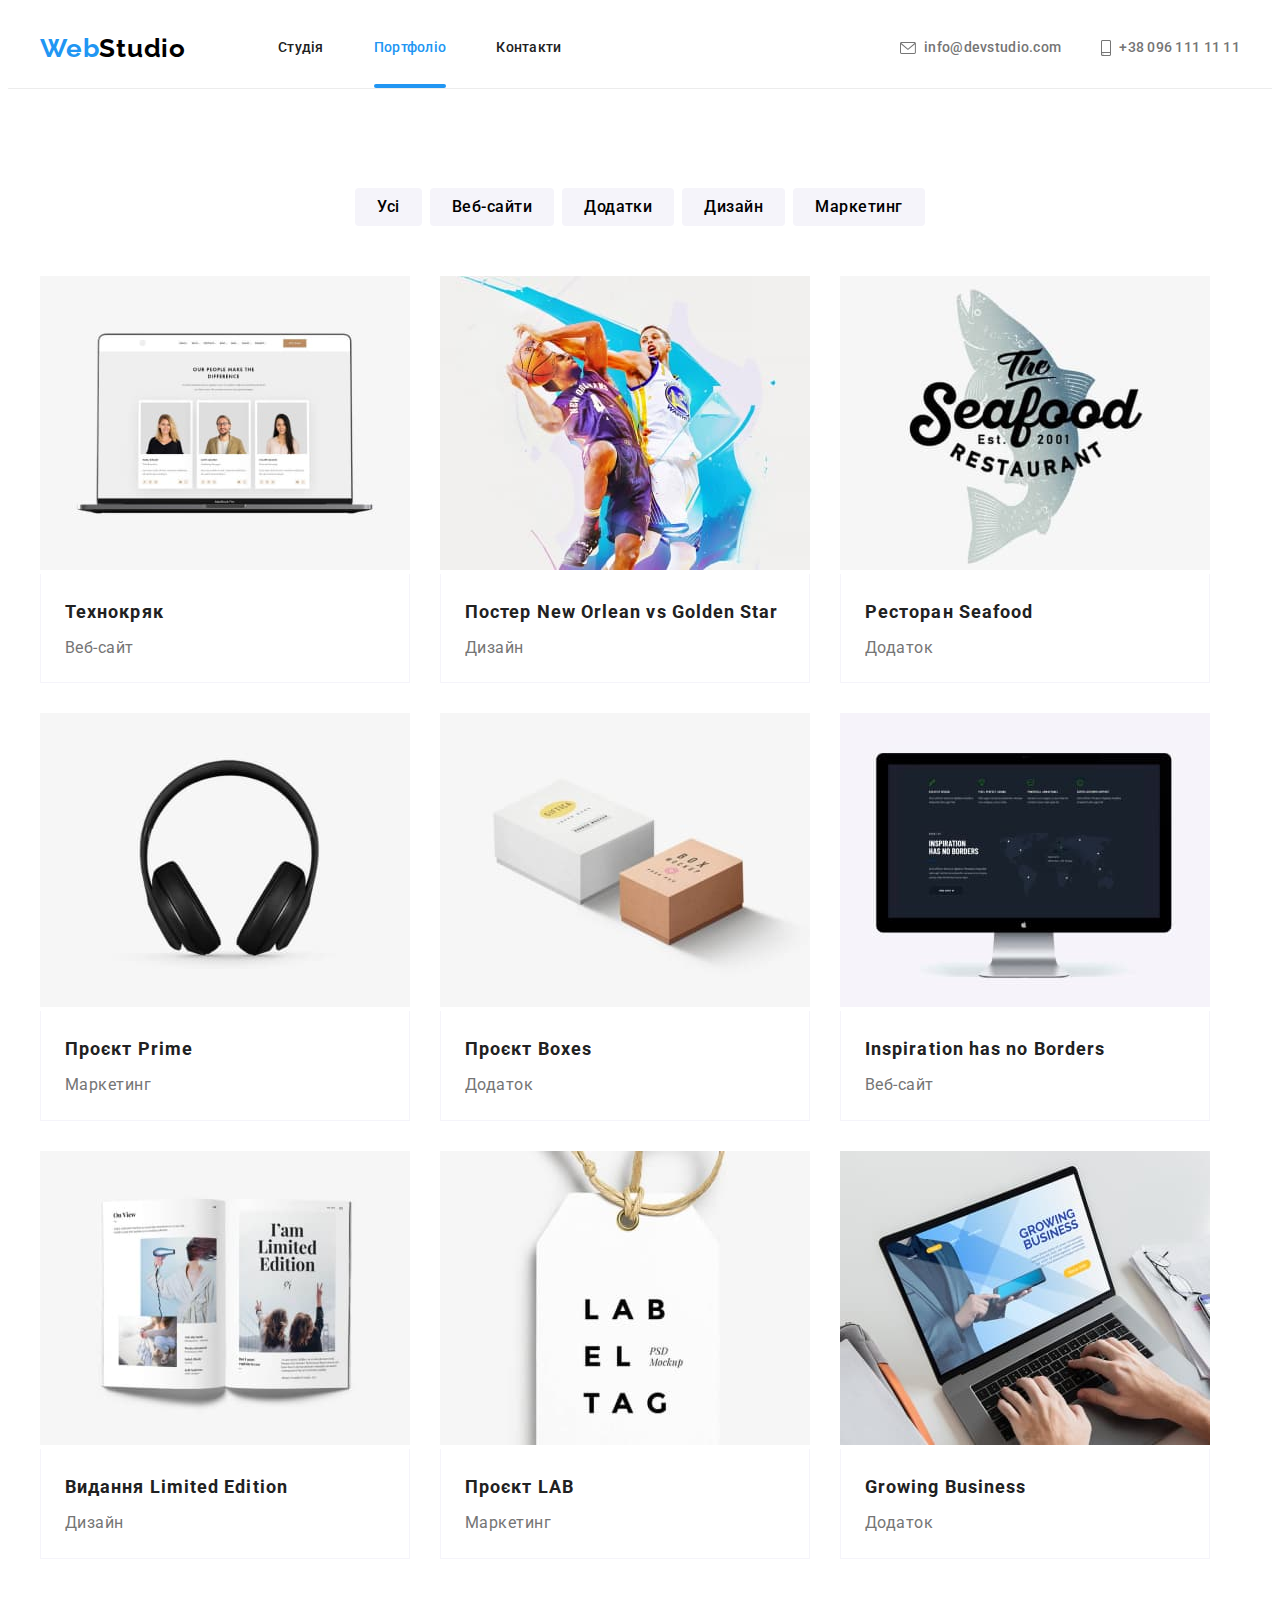
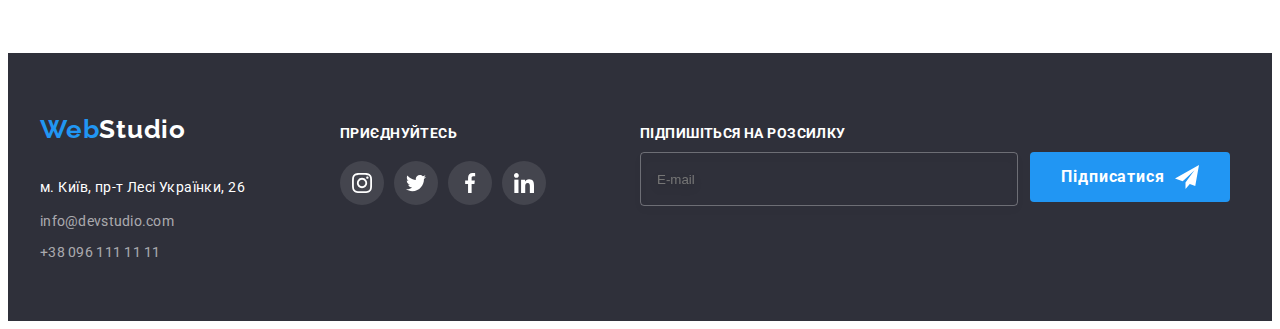
==== commit 376935b9: "new" ====
--- a/portfolio.html
+++ b/portfolio.html
@@ -11,7 +11,6 @@
 <link rel="preconnect" href="https://fonts.gstatic.com" crossorigin>
 <link href="https://fonts.googleapis.com/css2?family=Raleway:wght@700&family=Roboto:wght@400;500;700;900&display=swap" rel="stylesheet">
 
-    <link rel="stylesheet" href="./css/styles.css">
     <link rel="stylesheet" href="./css/main.min.css">
 </head>
 
@@ -227,15 +226,15 @@
         <address>
         <ul class="list footer-finish">
             <li class="footer-address">
-                <a class="link feedback-adress" href="https://goo.gl/maps/wqpZzDvNSCtZP2SS6" 
+                <a class="link-footer feedback-adress" href="https://goo.gl/maps/wqpZzDvNSCtZP2SS6" 
                 target="_blank" 
                 rel="noopener noreferrer">м. Київ, пр-т Лесі Українки, 26</a>
             </li>
             <li class="footer-address">
-                <a class="link feedback" href="mailto:info@devstudio.com">info@devstudio.com</a>
+                <a class="link-footer feedback" href="mailto:info@devstudio.com">info@devstudio.com</a>
             </li>
             <li class="footer-address">
-                <a class="link feedback" href="tel:+380961111111">+38 096 111 11 11</a>
+                <a class="link-footer feedback" href="tel:+380961111111">+38 096 111 11 11</a>
             </li>
         </ul>
     </address>
@@ -243,28 +242,28 @@
 <div class="footer-margin">
 <h2 class="footer-team">приєднуйтесь</h2>
 <ul class="list workers-social-footer">
-    <li class="workers-link-items">
+    <li class="workers-social__link-job-items">
    <a href="" class="workers-link-footer">
        <svg class="workers-footer">
            <use href="./images/svg/social.svg#icon-instagram-2" width="20" height="20"></use>
        </svg>
    </a>
    </li>
-   <li class="workers-link-items">
+   <li class="workers-social__link-job-items">
    <a href="" class="workers-link-footer">
        <svg class="workers-footer">
            <use href="./images/svg/social.svg#icon-twitter-1" width="20" height="20"></use>
        </svg>
    </a>
    </li>
-   <li class="workers-link-items">
+   <li class="workers-social__link-job-items">
    <a href="" class="workers-link-footer">
        <svg class="workers-footer">
            <use href="./images/svg/social.svg#icon-facebook-1" width="20" height="20"></use>
        </svg>
    </a>
    </li>
-   <li class="workers-link-items">
+   <li class="workers-social__link-job-items">
    <a href="" class="workers-link-footer">
        <svg class="workers-footer">
            <use href="./images/svg/social.svg#icon-linkedin-1" width="20" height="20"></use>
--- a/css/main.min.css
+++ b/css/main.min.css
@@ -1 +1 @@
-:root{--accent-color: #2196F3;--primary-text-color: #212121;--text-color: #FFFFFF;--feedback-color: #757575;--background-button-color: #188CE8;--background-buttons-color: #F5F4FA;--background-color: #2F303A ;--logo-color: #000000;--portfolio-background-color: #F5F5F5;--portfolio-header-color: #ECECEC;--social-color: #AFB1B8;--contact-color: #212121}.text{font-family:"Roboto";font-style:normal;font-weight:700;font-size:14px;line-height:16px;text-align:center;letter-spacing:.03em;text-transform:uppercase;color:var(--text-color)}.link{text-decoration:none;font-family:"Roboto",sans-serif;font-style:normal;font-weight:500;font-size:14px;line-height:1.14;letter-spacing:.02em;color:var(--primary-text-color);letter-spacing:.02em;transition:color 250ms cubic-bezier(0.4, 0, 0.2, 1)}.link:hover,.link:focus{color:var(--accent-color)}.list{list-style:none;padding-left:0px;margin-bottom:0px}body{color:var(--primary-text-color);font-family:"Roboto",sans-serif}.feedback-adress{color:var(--text-color);font-style:normal;font-weight:400;font-size:14px;line-height:24px;letter-spacing:.03em}.container{width:1200px;margin-left:auto;margin-right:auto;padding-left:15px;padding-right:15px}.visual-hidden{position:absolute;width:1px;height:1px;margin:-1px;margin-top:10px;margin-left:8px;border:0;padding:0;white-space:nowrap;-webkit-clip-path:inset(100%);clip-path:inset(100%);clip:rect(0 0 0 0);overflow:hidden}.team{font-style:normal;font-weight:700;font-size:36px;line-height:1.16;text-align:center;letter-spacing:.03em;margin-top:0;margin-bottom:50px}.names{font-style:normal;font-weight:500;font-size:16px;line-height:19px;text-align:center;letter-spacing:.03em;margin-top:0;margin-bottom:10px}.main-header{border-style:solid;border-width:1px;border-top:none;border-left:none;border-right:none;margin-bottom:0;border-color:var(--portfolio-header-color)}.number{color:var(--feedback-color);padding-top:32px;padding-bottom:32px;display:flex;align-items:center}.nav-feedback__contacts-info{color:var(--feedback-color);padding-top:32px;padding-bottom:32px;display:flex;align-items:center}.studio{color:var(--accent-color);display:block;padding-bottom:32px;padding-top:32px}.main-header__logo{margin-right:92px}.logo{text-decoration:none;font-family:"Raleway",sans-serif;font-style:normal;font-weight:700;font-size:26px;line-height:1.19;color:var(--logo-color);letter-spacing:.03em}span{color:var(--accent-color)}.feedback{color:rgba(255,255,255,.6)}.header-container{display:flex;align-items:center}.navigation{display:flex;align-items:center}.nav-list{display:flex;align-items:center;margin-top:0}.header-feedback{display:flex;align-items:center;margin-left:auto;margin-top:0}.nav-list__items:not(:last-child){margin-right:50px}.nav-feedback__contacts:not(:last-child){margin-right:40px}.nav-feedback__contacts-info-images{fill:currentColor;margin-right:8px}.after-link{position:relative}.after-link::after{content:"";position:absolute;left:0;bottom:0;background:#2196f3;border-radius:2px;display:block;width:100%;height:4px}.nav-list__items-link{display:block;padding-bottom:32px;padding-top:32px}.footer-logo{color:var(--text-color);margin-bottom:28px}footer{background-color:var(--background-color);padding-top:60px;padding-bottom:60px}.footer-team{color:var(--text-color);text-align:left;margin-bottom:20px;font-family:"Roboto";font-style:normal;font-weight:700;font-size:14px;line-height:16px;letter-spacing:.03em;text-transform:uppercase}.workers-link-footer{display:flex;align-items:center;justify-content:center;width:44px;height:44px;border-radius:50%;background:rgba(255,255,255,.1);transition:background-color 250ms cubic-bezier(0.4, 0, 0.2, 1)}.workers-link-footer:focus,.workers-link-footer:hover{background-color:var(--accent-color)}.feedback-footer-text{text-align:left}.footer-btn{font-family:"Roboto";font-style:normal;font-weight:700;font-size:16px;line-height:30px;letter-spacing:.06em;display:flex;align-items:center;justify-content:center;width:200px;height:50px;background:#2196f3;border-radius:4px;border:0;padding:0;color:var(--text-color);cursor:pointer}.footer-btn:hover,.footer-btn:focus{background:var(--background-button-color);box-shadow:0px 4px 4px rgba(0,0,0,.15)}.footer-margin{margin-right:94px}.picture-button{width:24px;height:24px;margin-left:10px;fill:var(--text-color)}.contact-footer-message{display:flex}.form-flex{display:flex}.contact-mail-footer{width:358px;height:50px;border:1px solid rgba(255,255,255,.3);filter:drop-shadow(0px 4px 4px rgba(0, 0, 0, 0.15));border-radius:4px;padding-left:16px;margin-right:12px;margin-top:0;background:rgba(0,0,0,0);color:var(--text-color)}.footer-address:not(:last-child){margin-bottom:12px}.footer-finish{margin-top:0;margin-bottom:0px}address{margin-top:30px}.footer-address-position{width:230px;margin-right:70px}.footer-position{display:flex;align-items:baseline}.workers-social-footer{display:flex;justify-content:space-between;margin-top:0}.workers-footer{width:20px;height:20px;fill:var(--text-color);transition:fill 250ms cubic-bezier(0.4, 0, 0.2, 1)}.portfolio-indent{margin-top:0;margin-bottom:50px;display:flex;justify-content:center}.portfolio-indent-buttons:not(:last-child){margin-right:8px}.button{padding:6px 22px;margin-top:5px;font-family:"Roboto";font-style:normal;font-weight:500;font-size:16px;line-height:1.6;text-align:center;letter-spacing:.03em;border:none;background:var(--background-buttons-color);border-radius:4px;transition:color 250ms cubic-bezier(0.4, 0, 0.2, 1),background-color 250ms cubic-bezier(0.4, 0, 0.2, 1),box-shadow 250ms cubic-bezier(0.4, 0, 0.2, 1)}.button:hover,.button:focus{box-shadow:0px 3px 1px rgba(0,0,0,.1),0px 1px 2px rgba(0,0,0,.08),0px 2px 2px rgba(0,0,0,.12);color:var(--text-color);background:var(--accent-color)}.main-button{padding:10px 24px;width:216px;height:50px;margin:0 auto;display:block;font-style:normal;font-weight:700;font-size:16px;line-height:1.8;align-items:center;text-align:center;letter-spacing:.06em;border-radius:4px;border:none;color:var(--text-color);background:var(--accent-color);transition:color 250ms cubic-bezier(0.4, 0, 0.2, 1)}.main-button:hover,.main-button:focus{background-color:var(--background-button-color);cursor:pointer}.main-button:active{background-color:var(--accent-color)}.employees{display:flex;flex-wrap:wrap;margin-top:-30px;margin-left:-30px}.employees__card{box-shadow:0px 1px 3px rgba(0,0,0,.12),0px 1px 1px rgba(0,0,0,.14),0px 2px 1px rgba(0,0,0,.2);border-radius:0px 0px 4px 4px;margin-top:30px;margin-left:30px;background-color:var(--text-color)}.main-sabtitle__employees:not(:last-child){margin-right:30px}.our-team{padding-top:94px;padding-bottom:94px;background-color:var(--background-buttons-color)}.team{font-style:normal;font-weight:700;font-size:36px;line-height:1.16;text-align:center;letter-spacing:.03em;margin-top:0;margin-bottom:50px}.names{font-style:normal;font-weight:500;font-size:16px;line-height:19px;text-align:center;letter-spacing:.03em;margin-top:0;margin-bottom:10px}.names-jobs-style{padding-top:30px;padding-bottom:30px;padding-left:32px;padding-right:32px}.jobs{color:var(--feedback-color);font-style:normal;font-weight:400;font-size:16px;line-height:1.18;text-align:center;letter-spacing:.03em;margin-top:0;margin-bottom:16px}.workers-social__link-job{display:flex;align-items:center;justify-content:center;width:44px;height:44px;border-radius:50%;transition:background-color 250ms cubic-bezier(0.4, 0, 0.2, 1)}.workers-social__link-job:focus,.workers-social__link-job:hover{background-color:var(--accent-color)}.workers-social__link-job-images{width:20px;height:20px;fill:var(--social-color);transition:fill 250ms cubic-bezier(0.4, 0, 0.2, 1)}.workers-social__link-job:focus .workers-social__link-job-images,.workers-social__link-job:hover .workers-social__link-job-images{fill:var(--text-color)}.workers-social{display:flex;justify-content:space-between}.workers-social__link:not(:last-child){margin-right:10px}.backdrop.is-hidden{opacity:0;visibility:hidden;pointer-events:none}.backdrop{position:fixed;top:0;left:0;width:100vw;height:100vh;background-color:rgba(0,0,0,.2);transition:250ms cubic-bezier(0.4, 0, 0.2, 1)}.backdrop.is-hidden .modal-window{top:50%;left:50%;transform:translate(-50%, -50%) scale(0.5)}.modal-window{position:absolute;top:50%;left:50%;transform:translate(-50%, -50%);width:528px;height:580px;background-color:var(--text-color);box-shadow:0px 1px 3px rgba(0,0,0,.12),0px 1px 1px rgba(0,0,0,.14),0px 2px 1px rgba(0,0,0,.2);border-radius:4px;transition:250ms cubic-bezier(0.4, 0, 0.2, 1)}.close-button{position:absolute;top:8px;right:8px;width:30px;height:30px;border-radius:50%;border:1px solid rgba(0,0,0,.1);background-color:var(--text-color);padding:0;display:flex;justify-content:center;align-items:center;cursor:pointer;transition:250ms cubic-bezier(0.4, 0, 0.2, 1)}.close-button:hover{fill:var(--accent-color)}.modal-window-text{font-family:"Roboto";font-style:normal;font-weight:700;font-size:20px;line-height:23px;text-align:center;letter-spacing:.03em;margin-top:0;margin-bottom:12px}.contact-form-btn{padding:10px 24px;width:200px;height:50px;margin:0 auto;display:block;font-style:normal;font-weight:700;font-size:16px;line-height:1.8;align-items:center;text-align:center;letter-spacing:.06em;border-radius:4px;border:none;box-shadow:0px 4px 4px rgba(0,0,0,.15);color:var(--text-color);background:var(--accent-color);transition:color 250ms cubic-bezier(0.4, 0, 0.2, 1)}.contact-form-btn:hover,.contact-form-btn:focus{background-color:var(--background-button-color);cursor:pointer}.contact-form{padding:40px}.contact-form-field{display:block;margin-top:10px;font-family:"Roboto";font-style:normal;font-weight:400;font-size:12px;line-height:14px;letter-spacing:.01em;color:var(--feedback-color)}.contact-form-input{width:100%;height:40px;border:1px solid rgba(33,33,33,.2);border-radius:4px;margin-top:4px;padding-left:42px}.contact-form-input:focus,.contact-form-input:hover{outline:none;border-color:var(--accent-color)}.contact-form-images-pic{display:block;width:18px;height:18px;position:absolute;top:60%;left:14px;transform:translateY(-50%);fill:var(--contact-color)}.contact-form-input:focus+.contact-form-images-pic{fill:var(--accent-color)}.contact-form-input:hover+.contact-form-images-pic{fill:var(--accent-color)}.contact-form-images{position:relative;display:block}.contact-form-message{width:100%;height:120px;margin-top:4px;padding:10px 15px;resize:none;border:1px solid rgba(33,33,33,.2);border-radius:4px;margin-bottom:20px}.contact-form-message:focus{outline:none;border-color:var(--accent-color)}.contact-form-checkbox-label{display:flex;align-items:center;margin-bottom:30px;font-family:"Roboto";font-style:normal;font-weight:400;font-size:14px;line-height:24px;letter-spacing:.03em;color:var(--feedback-color);margin-left:15px}.contact-form-checkbox-label::before{display:inline-block;width:16px;height:15px;border:2px solid;border-color:var(--contact-color);border-radius:2px;cursor:pointer;content:"";margin-right:8px}.input-contact-form-checkbox:checked+.contact-form-checkbox-label::before{border:0;background-repeat:no-repeat;background-image:url(../images/check-box/accept.svg);background-position:center;background-color:var(--accent-color)}.contact-form-checkbox-label::before .input-contact-form-checkbox:hover,.input-contact-form-checkbox:focus+.contact-form-checkbox-label::before{border-color:var(--accent-color)}.contact-link{color:var(--accent-color)}.input-contact-form-checkbox{position:relative;left:15px;top:20px}.main-section__text{justify-content:center}.main-section-color{width:1600px;height:600px;margin-left:auto;margin-right:auto;background-image:linear-gradient(rgba(47, 48, 58, 0.4), rgba(47, 48, 58, 0.4)),url("../images/background/Img.png");background-size:cover;background-color:var(--background-color);padding-top:200px;padding-bottom:200px}.main-section__text-type{text-align:center;max-width:696px;font-style:normal;font-weight:900;font-size:44px;line-height:1.36;text-align:center;letter-spacing:.06em;text-transform:uppercase;color:var(--text-color);margin-bottom:30px;margin-top:0;margin-left:auto;margin-right:auto}.invisible{position:absolute;white-space:nowrap;width:1px;height:1px;overflow:hidden;border:0;padding:0;clip:rect(0 0 0 0);-webkit-clip-path:inset(50%);clip-path:inset(50%);margin:-1px}.background-color{display:flex;background-color:var(--background-buttons-color);width:270px;height:120px;border-radius:4px;align-items:center;justify-content:center;margin-bottom:30px}.saptitel{font-style:normal;font-weight:700;font-size:14px;line-height:1.14;letter-spacing:.03em;text-transform:uppercase;color:var(--primary-text-color);max-width:270px;margin-top:0;margin-bottom:10px}.sabtitel{font-style:normal;font-weight:400;font-size:14px;line-height:1.7;letter-spacing:.03em;color:var(--feedback-color);max-width:270px;margin-top:0;margin-bottom:0}.main-sabtitle{display:flex;margin-top:0}.main-sabtitle__employees-images{display:flex;padding-left:0;margin-top:0}.work-images{display:flex;padding-left:0;margin-top:0}.company{padding-top:94px;padding-bottom:94px;padding-left:0;padding-right:0}.company-style__magrin-link-images{width:106px;height:60px}.company-style{margin-top:0;display:flex;justify-content:center}.company-style__magrin:not(:last-child){margin-right:30px}.company-style__magrin-link{display:flex;width:170px;height:92px;justify-content:center;align-items:center;fill:var(--social-color);border-radius:4px;border-style:solid;border-width:1px;border-color:var(--social-color);transition:fill 250ms cubic-bezier(0.4, 0, 0.2, 1),border-color 250ms cubic-bezier(0.4, 0, 0.2, 1)}.company-style__magrin-link:hover,.company-style__magrin-link:focus{fill:var(--accent-color);border-color:var(--accent-color)}.border-color{border-width:1px;border-style:solid;border-color:var(--background-buttons-color);border-top:none;padding-left:24px;padding-right:24px;padding-top:20px;padding-bottom:20px;background-color:var(--text-color);position:relative;z-index:2}.portfolio-headers{font-style:normal;font-weight:700;font-size:18px;line-height:2;letter-spacing:.06em;margin-bottom:4px;margin-top:0}.headers-veiw{font-style:normal;font-weight:400;font-size:16px;line-height:1.8;letter-spacing:.03em;color:var(--feedback-color);margin-bottom:0;margin-top:0}.employees__card-portfolio{margin-top:30px;margin-left:30px}.portfolio-background{padding-top:94px;padding-bottom:94px}.employees__card-portfolio-link{display:block;text-decoration:none;color:var(--primary-text-color);position:relative;overflow:hidden;transition:box-shadow 250ms cubic-bezier(0.4, 0, 0.2, 1)}.employees__card-portfolio-link:focus,.employees__card-portfolio-link:hover{box-shadow:0px 1px 1px rgba(0,0,0,.12),0px 4px 4px rgba(0,0,0,.06),1px 4px 6px rgba(0,0,0,.16)}.text-portfolio{align-items:center;justify-content:center;display:flex;width:370px;height:294px;background:rgba(33,150,243,.9);position:absolute;bottom:0;top:75%;z-index:1;transition:top 250ms cubic-bezier(0.4, 0, 0.2, 1)}.employees__card-portfolio-link:hover .text-portfolio,.employees__card-portfolio-link:focus .text-portfolio{top:0}.text-portfolio-theme{font-family:"Roboto";font-style:normal;font-weight:400;font-size:18px;line-height:28px;letter-spacing:.03em;padding:64px 24px;color:var(--text-color)}.work-images__example{position:relative;display:block;justify-content:center;align-items:center}.our-job{display:flex;justify-content:center;align-items:center;position:absolute;bottom:0;width:370px;height:70px;background:rgba(47,48,58,.8)}.work-images__example:not(:last-child){margin-right:30px}.our-advantages{padding-bottom:94px;padding-top:94px}.our-work{padding-bottom:94px}.work-images__example-pictures{display:block}.employees__card-pictures{display:block}/*# sourceMappingURL=main.min.css.map */+:root{--accent-color: #2196f3;--primary-text-color: #212121;--text-color: #ffffff;--feedback-color: #757575;--background-button-color: #188ce8;--background-buttons-color: #f5f4fa;--background-color: #2f303a;--logo-color: #000000;--portfolio-background-color: #f5f5f5;--portfolio-header-color: #ececec;--social-color: #afb1b8;--contact-color: #212121}.text{font-family:"Roboto";font-style:normal;font-weight:700;font-size:14px;line-height:16px;text-align:center;letter-spacing:.03em;text-transform:uppercase;color:var(--text-color)}.link{text-decoration:none;font-family:"Roboto",sans-serif;font-style:normal;font-weight:500;font-size:14px;line-height:1.14;letter-spacing:.02em;color:var(--primary-text-color);letter-spacing:.02em;transition:color 250ms cubic-bezier(0.4, 0, 0.2, 1)}.link:hover,.link:focus{color:var(--accent-color)}.list{list-style:none;padding-left:0px;margin-bottom:0px}body{color:var(--primary-text-color);font-family:"Roboto",sans-serif}.link-footer{text-decoration:none;font-family:"Roboto",sans-serif;font-style:normal;font-weight:400;font-size:14px;line-height:1.14;letter-spacing:.02em;color:var(--primary-text-color);letter-spacing:.02em;transition:color 250ms cubic-bezier(0.4, 0, 0.2, 1)}.link-footer:hover,.link-footer:focus{color:var(--accent-color)}.feedback-adress{color:var(--text-color);font-style:normal;font-weight:400;font-size:14px;line-height:24px;letter-spacing:.03em}.container{width:1200px;margin-left:auto;margin-right:auto;padding-left:15px;padding-right:15px}.visual-hidden{position:absolute;width:1px;height:1px;margin:-1px;margin-top:10px;margin-left:8px;border:0;padding:0;white-space:nowrap;-webkit-clip-path:inset(100%);clip-path:inset(100%);clip:rect(0 0 0 0);overflow:hidden}.team{font-style:normal;font-weight:700;font-size:36px;line-height:1.16;text-align:center;letter-spacing:.03em;margin-top:0;margin-bottom:50px}.names{font-style:normal;font-weight:500;font-size:16px;line-height:19px;text-align:center;letter-spacing:.03em;margin-top:0;margin-bottom:10px}.main-header{border-style:solid;border-width:1px;border-top:none;border-left:none;border-right:none;margin-bottom:0;border-color:var(--portfolio-header-color)}.number{color:var(--feedback-color);padding-top:32px;padding-bottom:32px;display:flex;align-items:center}.nav-feedback__contacts-info{color:var(--feedback-color);padding-top:32px;padding-bottom:32px;display:flex;align-items:center}.studio{color:var(--accent-color);display:block;padding-bottom:32px;padding-top:32px}.main-header__logo{margin-right:92px}.logo{text-decoration:none;font-family:"Raleway",sans-serif;font-style:normal;font-weight:700;font-size:26px;line-height:1.19;color:var(--logo-color);letter-spacing:.03em}span{color:var(--accent-color)}.feedback{color:rgba(255,255,255,.6)}.header-container{display:flex;align-items:center}.navigation{display:flex;align-items:center}.nav-list{display:flex;align-items:center;margin-top:0}.header-feedback{display:flex;align-items:center;margin-left:auto;margin-top:0}.nav-list__items:not(:last-child){margin-right:50px}.nav-feedback__contacts:not(:last-child){margin-right:40px}.nav-feedback__contacts-info-images{fill:currentColor;margin-right:8px}.after-link{position:relative;color:var(--accent-color);display:block;padding-bottom:32px;padding-top:32px}.after-link::after{content:"";position:absolute;left:0;bottom:0;background:#2196f3;border-radius:2px;display:block;width:100%;height:4px}.nav-list__items-link{display:block;padding-bottom:32px;padding-top:32px}.footer-logo{color:var(--text-color);margin-bottom:28px}footer{background-color:var(--background-color);padding-top:60px;padding-bottom:60px}.footer-team{color:var(--text-color);text-align:left;margin-bottom:20px;font-family:"Roboto";font-style:normal;font-weight:700;font-size:14px;line-height:16px;letter-spacing:.03em;text-transform:uppercase}.workers-link-footer{display:flex;align-items:center;justify-content:center;width:44px;height:44px;border-radius:50%;background:rgba(255,255,255,.1);transition:background-color 250ms cubic-bezier(0.4, 0, 0.2, 1)}.workers-link-footer:focus,.workers-link-footer:hover{background-color:var(--accent-color)}.feedback-footer-text{text-align:left}.footer-btn{font-family:"Roboto";font-style:normal;font-weight:700;font-size:16px;line-height:30px;letter-spacing:.06em;display:flex;align-items:center;justify-content:center;width:200px;height:50px;background:#2196f3;border-radius:4px;border:0;padding:0;color:var(--text-color);cursor:pointer}.footer-btn:hover,.footer-btn:focus{background:var(--background-button-color);box-shadow:0px 4px 4px rgba(0,0,0,.15)}.footer-margin{margin-right:94px}.picture-button{width:24px;height:24px;margin-left:10px;fill:var(--text-color)}.contact-footer-message{display:flex}.form-flex{display:flex}.contact-mail-footer{width:358px;height:50px;border:1px solid rgba(255,255,255,.3);filter:drop-shadow(0px 4px 4px rgba(0, 0, 0, 0.15));border-radius:4px;padding-left:16px;margin-right:12px;margin-top:0;background:rgba(0,0,0,0);color:var(--text-color)}.footer-address:not(:last-child){margin-bottom:12px}.footer-finish{margin-top:0;margin-bottom:0px}address{margin-top:30px}.footer-address-position{width:230px;margin-right:70px}.footer-position{display:flex;align-items:baseline}.workers-social-footer{display:flex;justify-content:space-between;margin-top:0}.workers-footer{width:20px;height:20px;fill:var(--text-color);transition:fill 250ms cubic-bezier(0.4, 0, 0.2, 1)}.workers-social__link-job-items:not(:last-child){margin-right:10px}.workers-social__link-job-footer{display:flex;align-items:center;justify-content:center;width:44px;height:44px;border-radius:50%;background:rgba(255,255,255,.1);transition:background-color 250ms cubic-bezier(0.4, 0, 0.2, 1)}.workers-social__link-job-footer:focus,.workers-social__link-job-footer:hover{background-color:var(--accent-color)}.portfolio-indent{margin-top:0;margin-bottom:50px;display:flex;justify-content:center}.portfolio-indent-buttons:not(:last-child){margin-right:8px}.button{padding:6px 22px;margin-top:5px;font-family:"Roboto";font-style:normal;font-weight:500;font-size:16px;line-height:1.6;text-align:center;letter-spacing:.03em;border:none;background:var(--background-buttons-color);border-radius:4px;transition:color 250ms cubic-bezier(0.4, 0, 0.2, 1),background-color 250ms cubic-bezier(0.4, 0, 0.2, 1),box-shadow 250ms cubic-bezier(0.4, 0, 0.2, 1)}.button:hover,.button:focus{box-shadow:0px 3px 1px rgba(0,0,0,.1),0px 1px 2px rgba(0,0,0,.08),0px 2px 2px rgba(0,0,0,.12);color:var(--text-color);background:var(--accent-color)}.main-button{padding:10px 24px;width:216px;height:50px;margin:0 auto;display:block;font-style:normal;font-weight:700;font-size:16px;line-height:1.8;align-items:center;text-align:center;letter-spacing:.06em;border-radius:4px;border:none;color:var(--text-color);background:var(--accent-color);transition:color 250ms cubic-bezier(0.4, 0, 0.2, 1)}.main-button:hover,.main-button:focus{background-color:var(--background-button-color);cursor:pointer}.main-button:active{background-color:var(--accent-color)}.employees{display:flex;flex-wrap:wrap;margin-top:-30px;margin-left:-30px}.employees__card{box-shadow:0px 1px 3px rgba(0,0,0,.12),0px 1px 1px rgba(0,0,0,.14),0px 2px 1px rgba(0,0,0,.2);border-radius:0px 0px 4px 4px;margin-top:30px;margin-left:30px;background-color:var(--text-color)}.main-sabtitle__employees:not(:last-child){margin-right:30px}.our-team{padding-top:94px;padding-bottom:94px;background-color:var(--background-buttons-color)}.names{font-style:normal;font-weight:500;font-size:16px;line-height:19px;text-align:center;letter-spacing:.03em;margin-top:0;margin-bottom:10px}.names-jobs-style{padding-top:30px;padding-bottom:30px;padding-left:32px;padding-right:32px}.jobs{color:var(--feedback-color);font-style:normal;font-weight:400;font-size:16px;line-height:1.18;text-align:center;letter-spacing:.03em;margin-top:0;margin-bottom:16px}.workers-social__link-job{display:flex;align-items:center;justify-content:center;width:44px;height:44px;border-radius:50%;transition:background-color 250ms cubic-bezier(0.4, 0, 0.2, 1)}.workers-social__link-job:focus,.workers-social__link-job:hover{background-color:var(--accent-color)}.workers-social__link-job-images{width:20px;height:20px;fill:var(--social-color);transition:fill 250ms cubic-bezier(0.4, 0, 0.2, 1)}.workers-social__link-job:focus .workers-social__link-job-images,.workers-social__link-job:hover .workers-social__link-job-images{fill:var(--text-color)}.workers-social{display:flex;justify-content:space-between}.workers-social__link:not(:last-child){margin-right:10px}.backdrop.is-hidden{opacity:0;visibility:hidden;pointer-events:none}.backdrop{position:fixed;top:0;left:0;width:100vw;height:100vh;background-color:rgba(0,0,0,.2);transition:250ms cubic-bezier(0.4, 0, 0.2, 1)}.backdrop.is-hidden .modal-window{top:50%;left:50%;transform:translate(-50%, -50%) scale(0.5)}.modal-window{position:absolute;top:50%;left:50%;transform:translate(-50%, -50%);width:528px;height:580px;background-color:var(--text-color);box-shadow:0px 1px 3px rgba(0,0,0,.12),0px 1px 1px rgba(0,0,0,.14),0px 2px 1px rgba(0,0,0,.2);border-radius:4px;transition:250ms cubic-bezier(0.4, 0, 0.2, 1)}.close-button{position:absolute;top:8px;right:8px;width:30px;height:30px;border-radius:50%;border:1px solid rgba(0,0,0,.1);background-color:var(--text-color);padding:0;display:flex;justify-content:center;align-items:center;cursor:pointer;transition:250ms cubic-bezier(0.4, 0, 0.2, 1)}.close-button:hover{fill:var(--accent-color)}.modal-window-text{font-family:"Roboto";font-style:normal;font-weight:700;font-size:20px;line-height:23px;text-align:center;letter-spacing:.03em;margin-top:0;margin-bottom:12px}.contact-form-btn{padding:10px 24px;width:200px;height:50px;margin:0 auto;display:block;font-style:normal;font-weight:700;font-size:16px;line-height:1.8;text-align:center;letter-spacing:.06em;border-radius:4px;border:none;box-shadow:0px 4px 4px rgba(0,0,0,.15);color:var(--text-color);background:var(--accent-color);transition:color 250ms cubic-bezier(0.4, 0, 0.2, 1)}.contact-form-btn:hover,.contact-form-btn:focus{background-color:var(--background-button-color);cursor:pointer}.contact-form{padding:40px}.contact-form-field{display:block;margin-top:10px;font-family:"Roboto";font-style:normal;font-weight:400;font-size:12px;line-height:14px;letter-spacing:.01em;color:var(--feedback-color)}.contact-form-input{width:100%;height:40px;border:1px solid rgba(33,33,33,.2);border-radius:4px;margin-top:4px;padding-left:42px}.contact-form-input:focus,.contact-form-input:hover{outline:none;border-color:var(--accent-color)}.contact-form-images-pic{display:block;width:18px;height:18px;position:absolute;top:60%;left:14px;transform:translateY(-50%);fill:var(--contact-color)}.contact-form-input:focus+.contact-form-images-pic{fill:var(--accent-color)}.contact-form-input:hover+.contact-form-images-pic{fill:var(--accent-color)}.contact-form-images{position:relative;display:block}.contact-form-message{width:100%;height:120px;margin-top:4px;padding:10px 15px;resize:none;border:1px solid rgba(33,33,33,.2);border-radius:4px}.contact-form-message:focus{outline:none;border-color:var(--accent-color)}.contact-form-checkbox-label{display:flex;align-items:center;margin-bottom:30px;font-family:"Roboto";font-style:normal;font-weight:400;font-size:14px;line-height:24px;letter-spacing:.03em;color:var(--feedback-color);margin-left:15px}.contact-form-checkbox-label::before{display:inline-block;width:16px;height:15px;border:2px solid;border-color:var(--contact-color);border-radius:2px;cursor:pointer;content:"";margin-right:8px}.input-contact-form-checkbox:checked+.contact-form-checkbox-label::before{border:0;background-repeat:no-repeat;background-image:url(../images/check-box/accept.svg);background-position:center;background-color:var(--accent-color)}.contact-form-checkbox-label::before .input-contact-form-checkbox:hover,.input-contact-form-checkbox:focus+.contact-form-checkbox-label::before{border-color:var(--accent-color)}.contact-link{color:var(--accent-color)}.input-contact-form-checkbox{position:relative;left:15px;top:20px}.main-section__text{justify-content:center}.main-section-color{width:1600px;height:600px;margin-left:auto;margin-right:auto;background-image:linear-gradient(rgba(47, 48, 58, 0.4), rgba(47, 48, 58, 0.4)),url("../images/background/Img.png");background-size:cover;background-color:var(--background-color);padding-top:200px;padding-bottom:200px}.main-section__text-type{text-align:center;max-width:696px;font-style:normal;font-weight:900;font-size:44px;line-height:1.36;text-align:center;letter-spacing:.06em;text-transform:uppercase;color:var(--text-color);margin-bottom:30px;margin-top:0;margin-left:auto;margin-right:auto}.invisible{position:absolute;white-space:nowrap;width:1px;height:1px;overflow:hidden;border:0;padding:0;clip:rect(0 0 0 0);-webkit-clip-path:inset(50%);clip-path:inset(50%);margin:-1px}.background-color{display:flex;background-color:var(--background-buttons-color);width:270px;height:120px;border-radius:4px;align-items:center;justify-content:center;margin-bottom:30px}.saptitel{font-style:normal;font-weight:700;font-size:14px;line-height:1.14;letter-spacing:.03em;text-transform:uppercase;color:var(--primary-text-color);max-width:270px;margin-top:0;margin-bottom:10px}.sabtitel{font-style:normal;font-weight:400;font-size:14px;line-height:1.7;letter-spacing:.03em;color:var(--feedback-color);max-width:270px;margin-top:0;margin-bottom:0}.main-sabtitle{display:flex;margin-top:0}.main-sabtitle__employees-images{display:flex;padding-left:0;margin-top:0}.work-images{display:flex;padding-left:0;margin-top:0}.company{padding-top:94px;padding-bottom:94px;padding-left:0;padding-right:0}.company-style__magrin-link-images{width:106px;height:60px}.company-style{margin-top:0;display:flex;justify-content:center}.company-style__magrin:not(:last-child){margin-right:30px}.company-style__magrin-link{display:flex;width:170px;height:92px;justify-content:center;align-items:center;fill:var(--social-color);border-radius:4px;border-style:solid;border-width:1px;border-color:var(--social-color);transition:fill 250ms cubic-bezier(0.4, 0, 0.2, 1),border-color 250ms cubic-bezier(0.4, 0, 0.2, 1)}.company-style__magrin-link:hover,.company-style__magrin-link:focus{fill:var(--accent-color);border-color:var(--accent-color)}.border-color{border-width:1px;border-style:solid;border-color:var(--background-buttons-color);border-top:none;padding-left:24px;padding-right:24px;padding-top:20px;padding-bottom:20px;background-color:var(--text-color);position:relative;z-index:2}.portfolio-headers{font-style:normal;font-weight:700;font-size:18px;line-height:2;letter-spacing:.06em;margin-bottom:4px;margin-top:0}.headers-veiw{font-style:normal;font-weight:400;font-size:16px;line-height:1.8;letter-spacing:.03em;color:var(--feedback-color);margin-bottom:0;margin-top:0}.employees__card-portfolio{margin-top:30px;margin-left:30px}.portfolio-background{padding-top:94px;padding-bottom:94px}.employees__card-portfolio-link{display:block;text-decoration:none;color:var(--primary-text-color);position:relative;overflow:hidden;transition:box-shadow 250ms cubic-bezier(0.4, 0, 0.2, 1)}.employees__card-portfolio-link:focus,.employees__card-portfolio-link:hover{box-shadow:0px 1px 1px rgba(0,0,0,.12),0px 4px 4px rgba(0,0,0,.06),1px 4px 6px rgba(0,0,0,.16)}.text-portfolio{align-items:center;justify-content:center;display:flex;width:370px;height:294px;background:rgba(33,150,243,.9);position:absolute;bottom:0;top:75%;z-index:1;transition:top 250ms cubic-bezier(0.4, 0, 0.2, 1)}.employees__card-portfolio-link:hover .text-portfolio,.employees__card-portfolio-link:focus .text-portfolio{top:0}.text-portfolio-theme{font-family:"Roboto";font-style:normal;font-weight:400;font-size:18px;line-height:28px;letter-spacing:.03em;padding:64px 24px;color:var(--text-color)}.work-images__example{position:relative;display:block;justify-content:center;align-items:center}.our-job{display:flex;justify-content:center;align-items:center;position:absolute;bottom:0;width:370px;height:70px;background:rgba(47,48,58,.8)}.work-images__example:not(:last-child){margin-right:30px}.our-advantages{padding-bottom:94px;padding-top:94px}.our-work{padding-bottom:94px}.work-images__example-pictures{display:block}.employees__card-pictures{display:block}/*# sourceMappingURL=main.min.css.map */